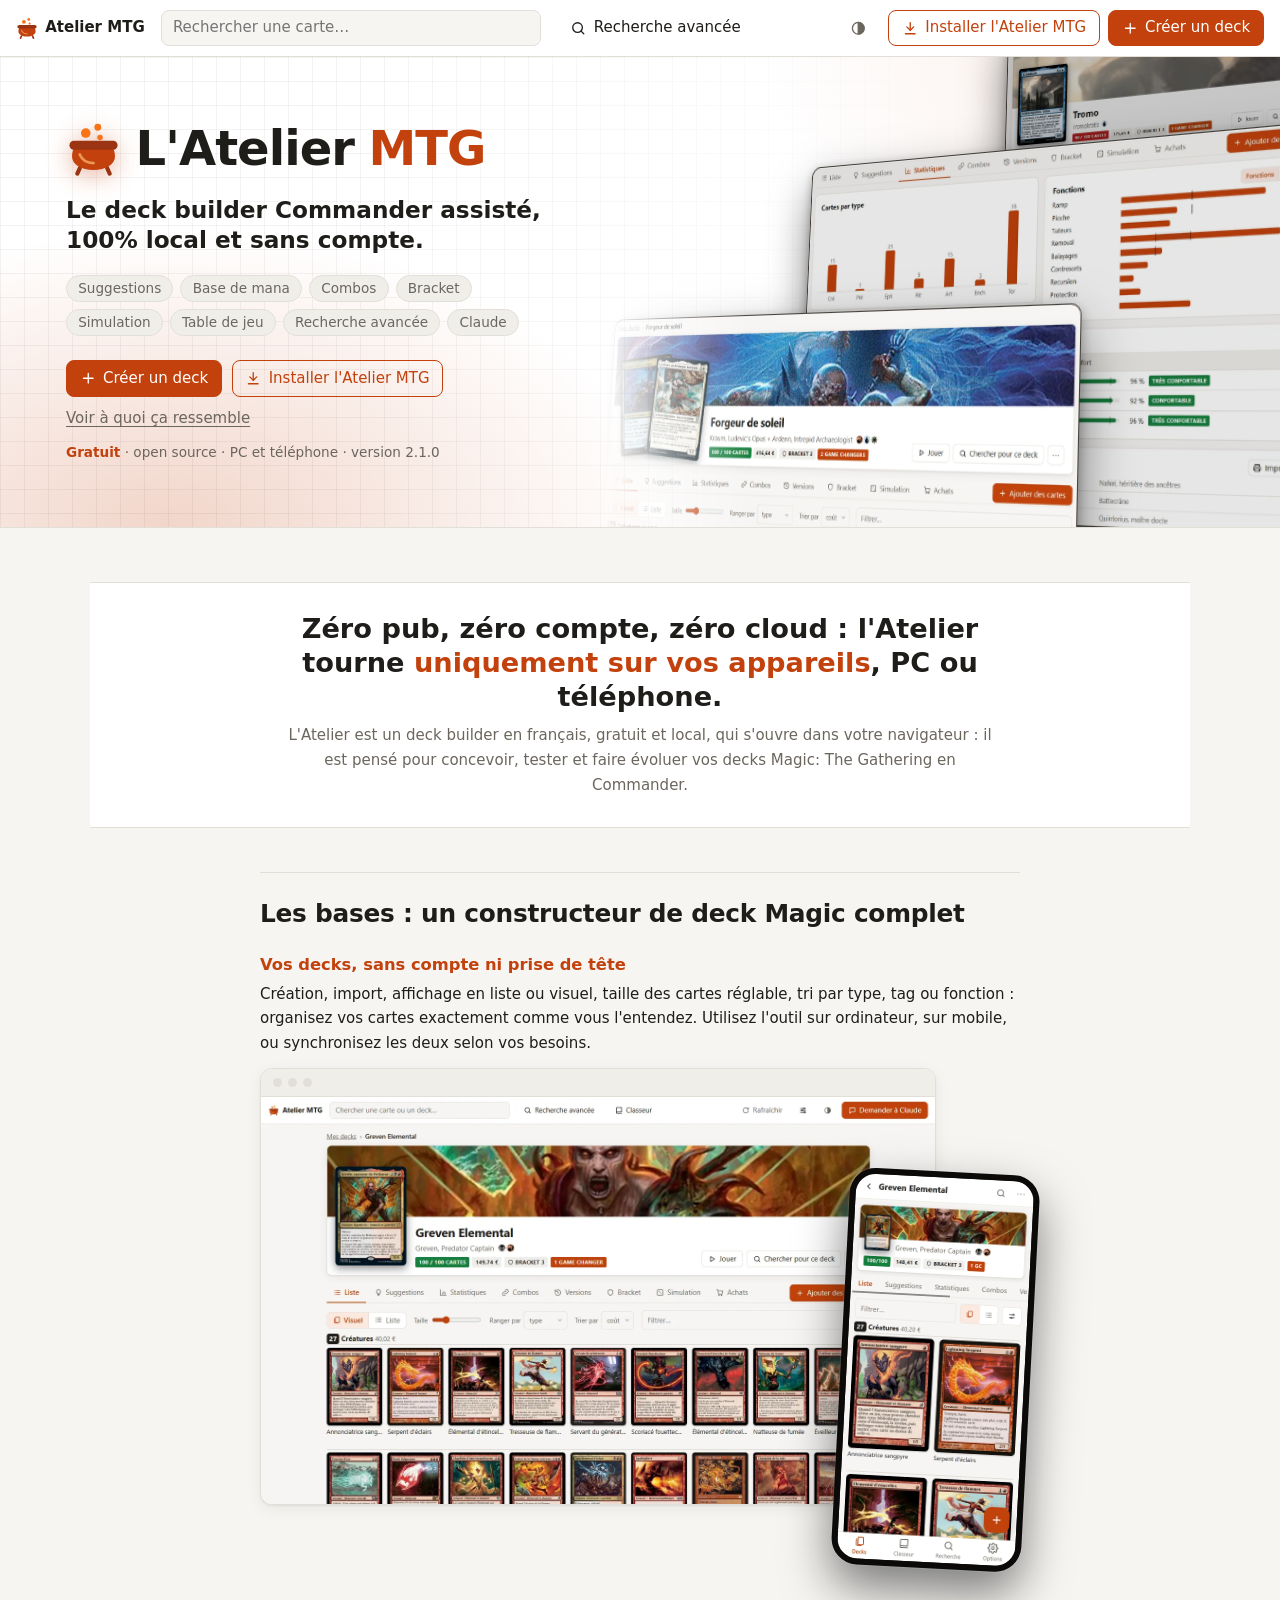
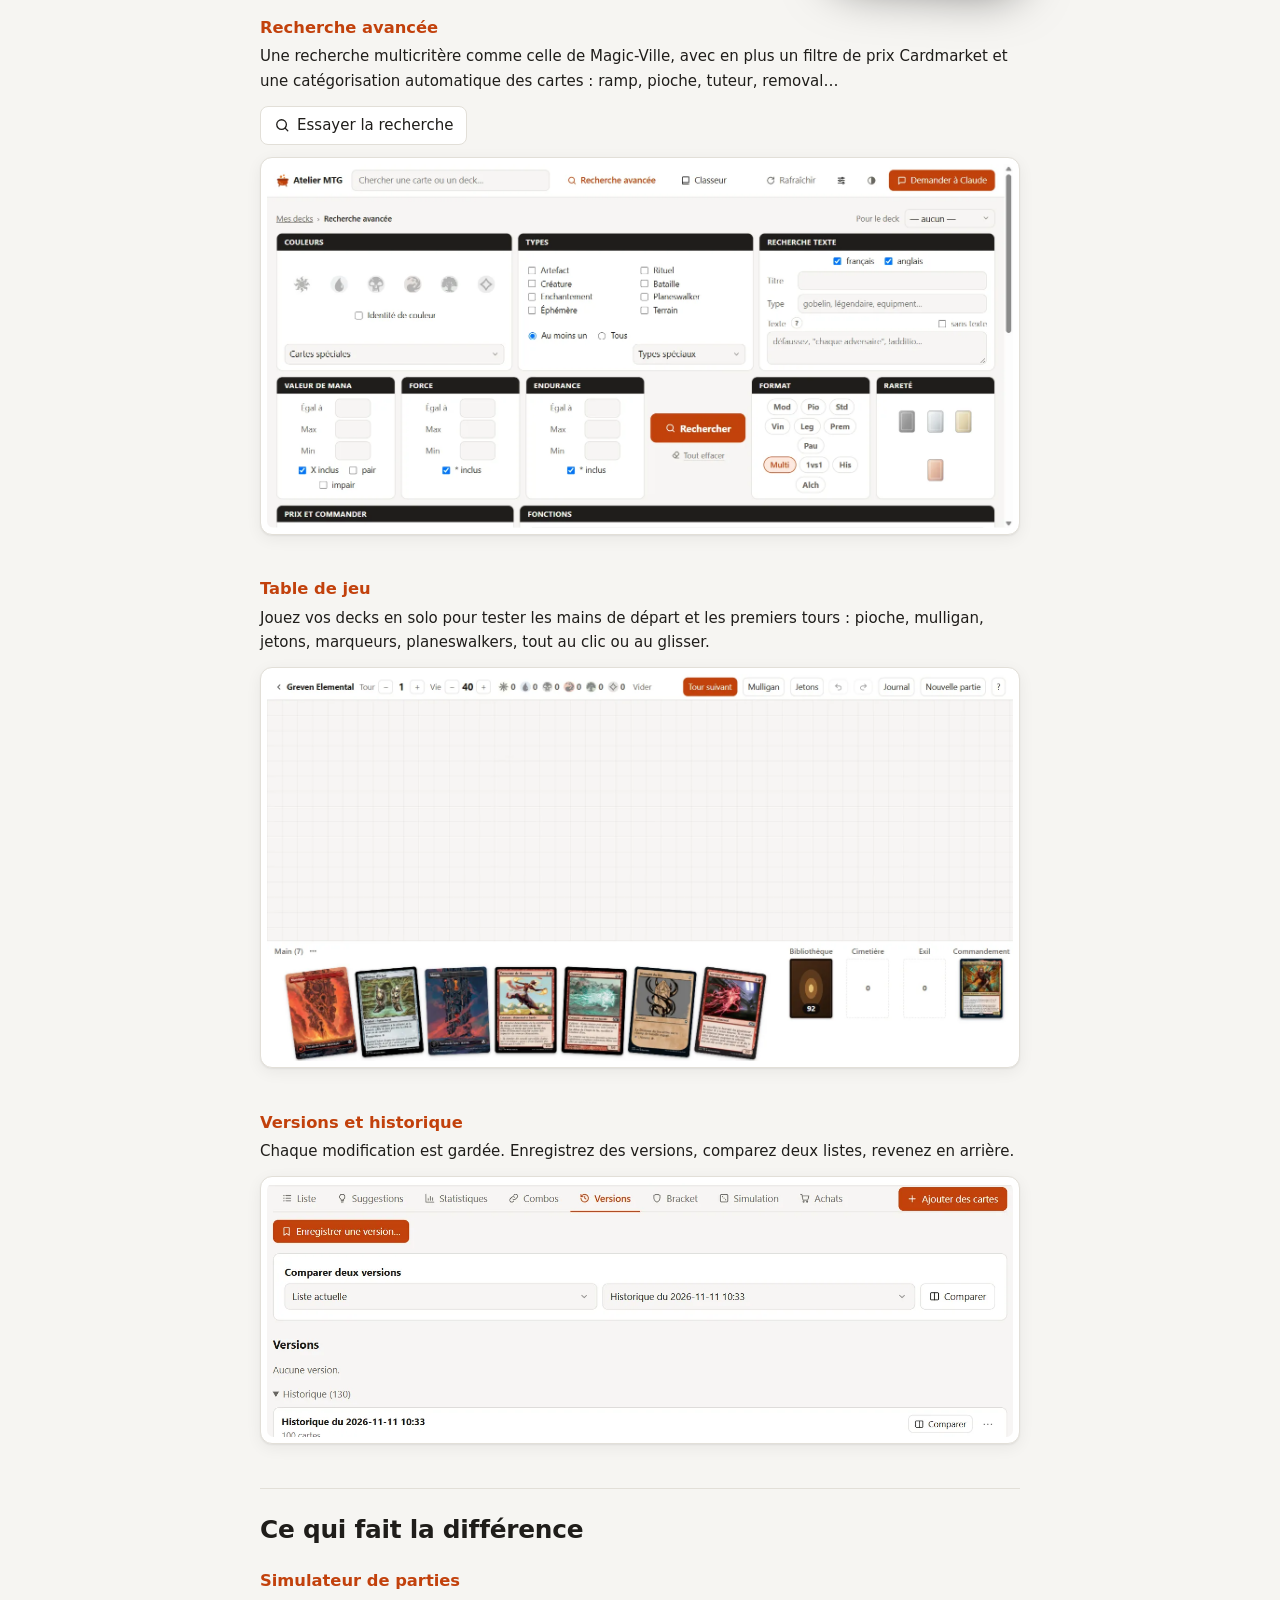
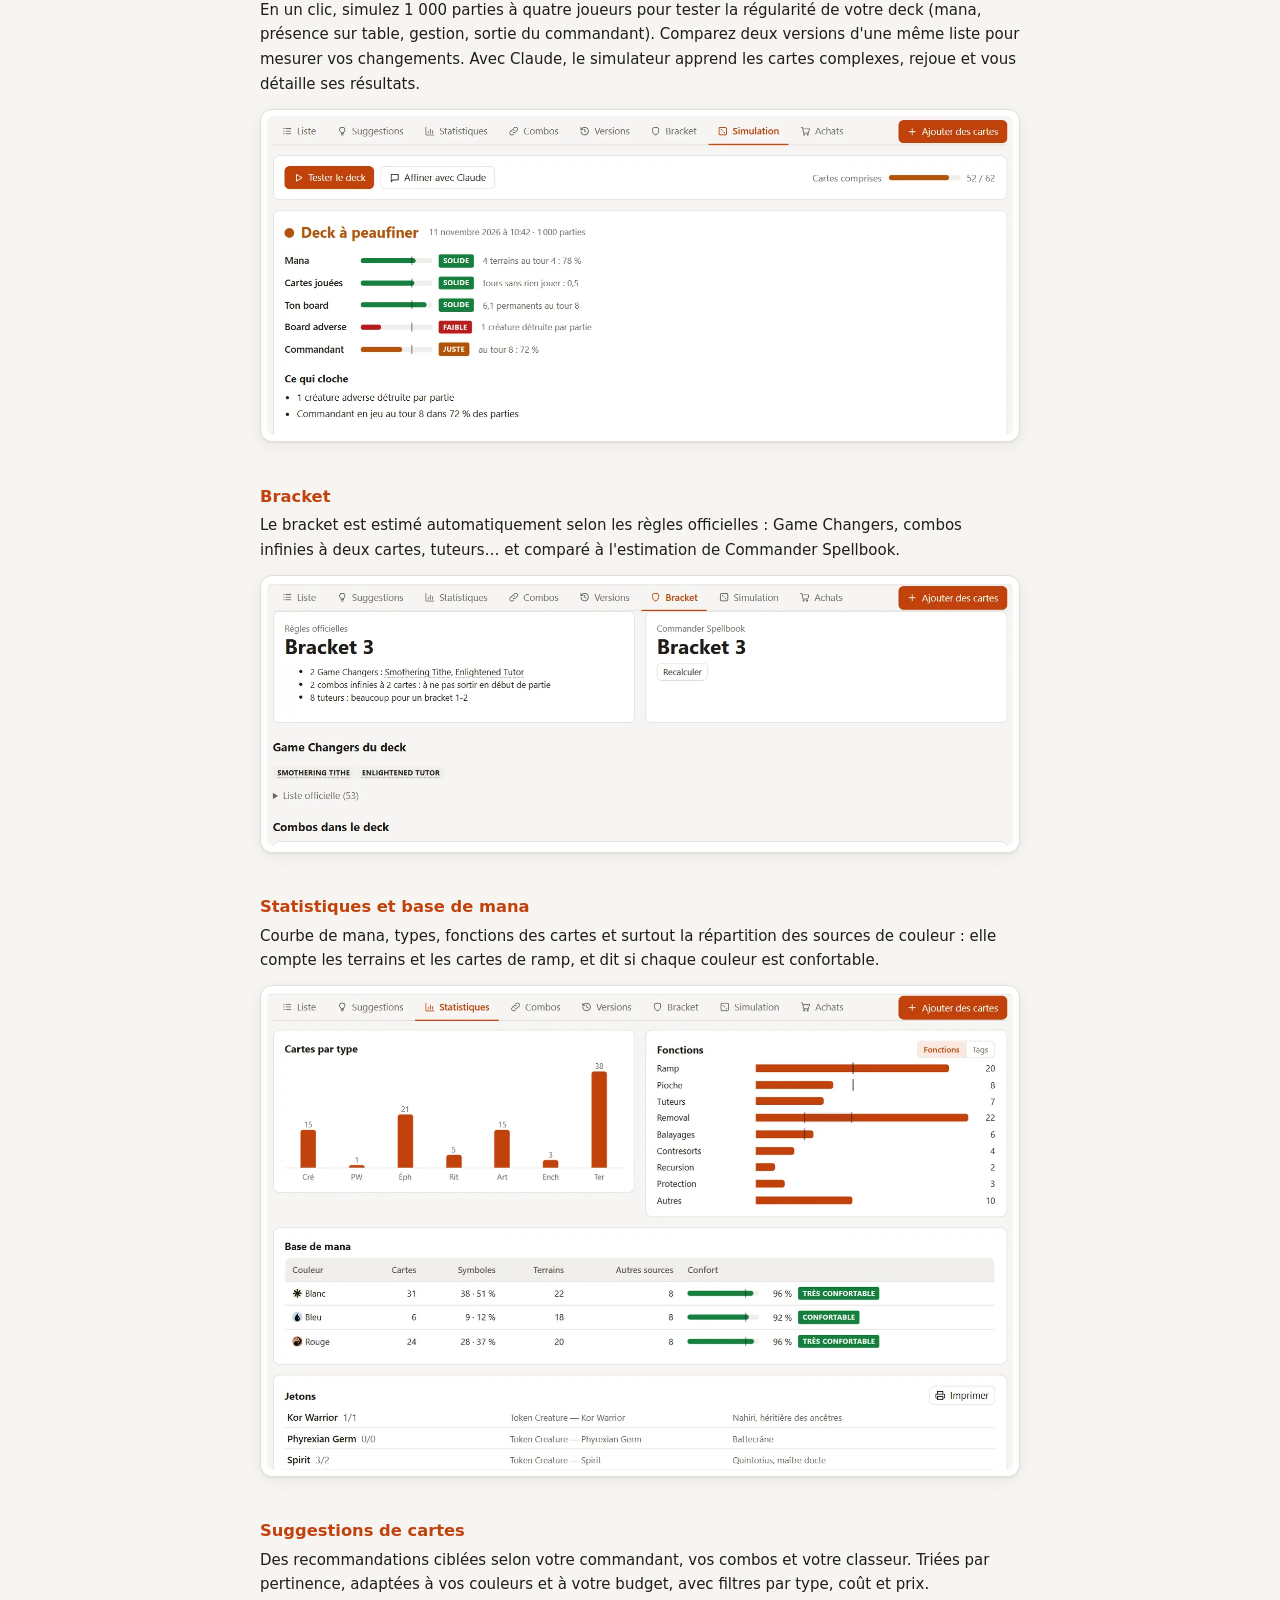
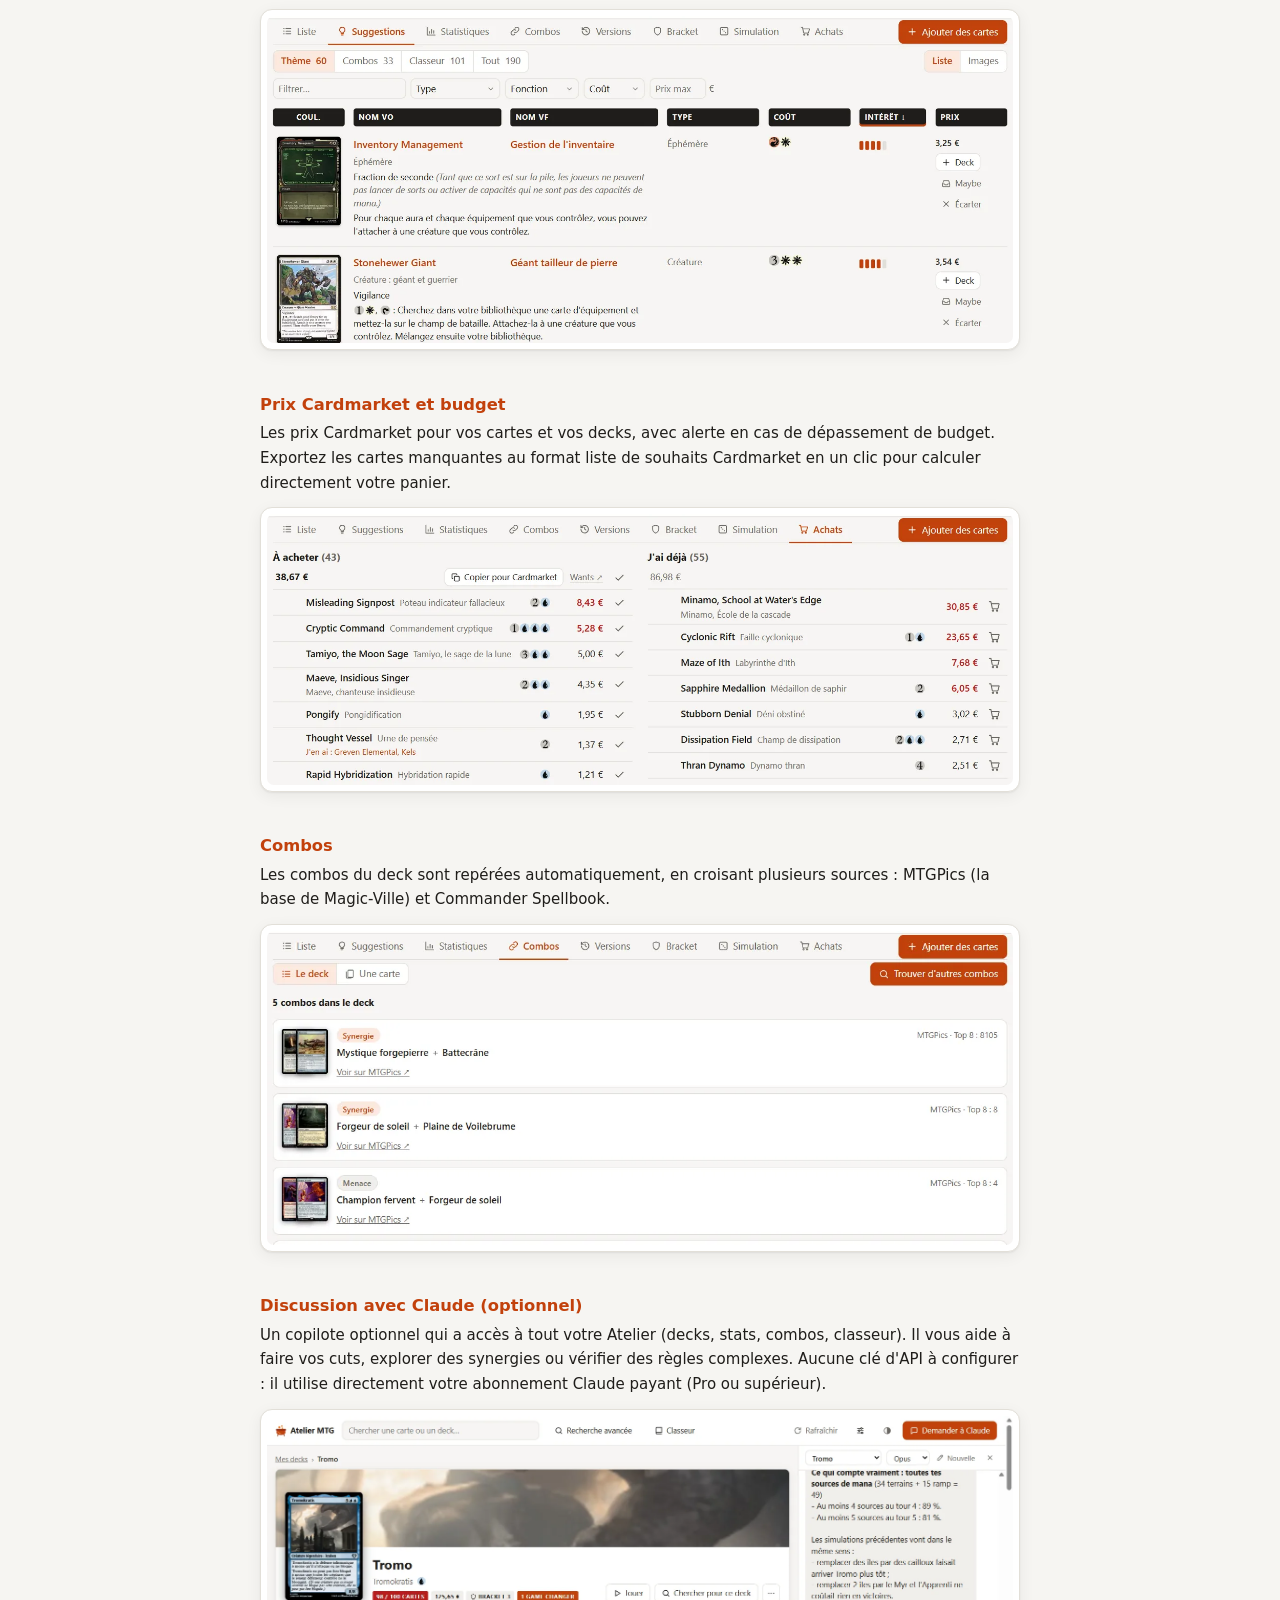
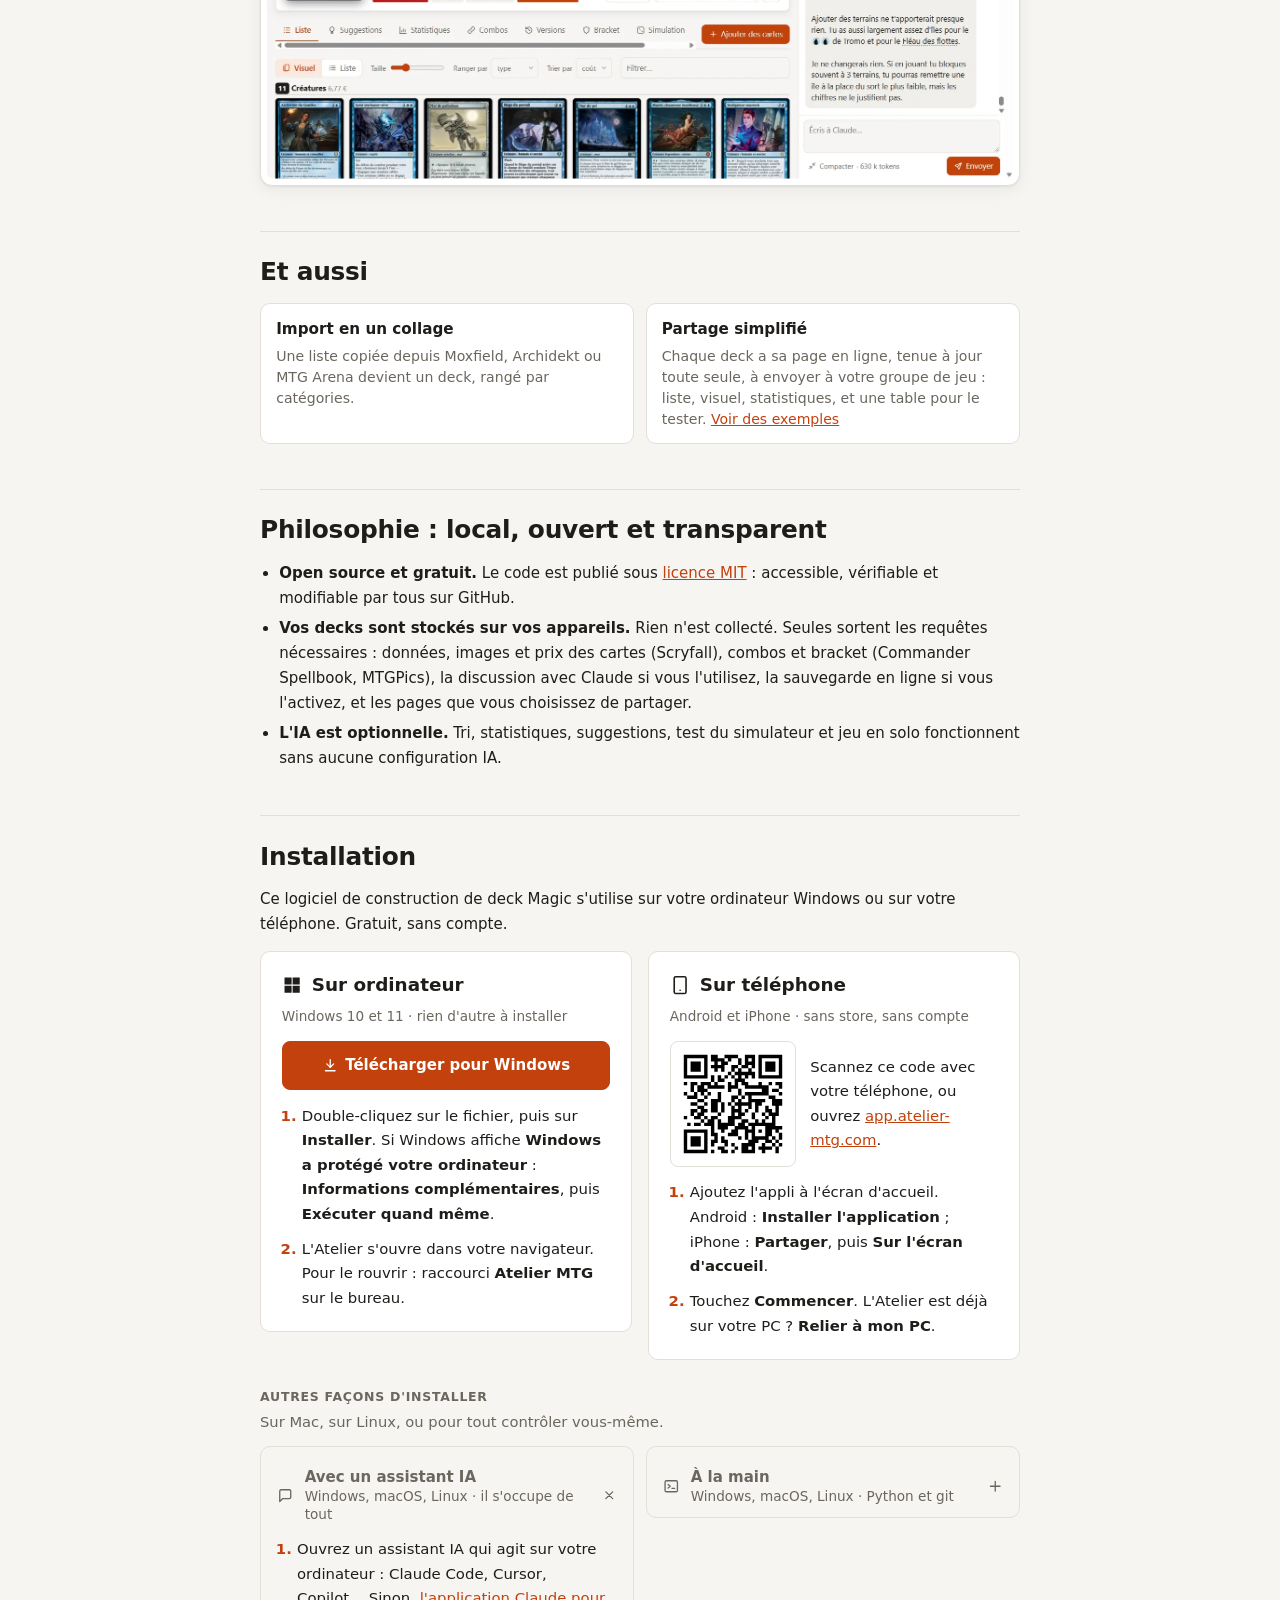
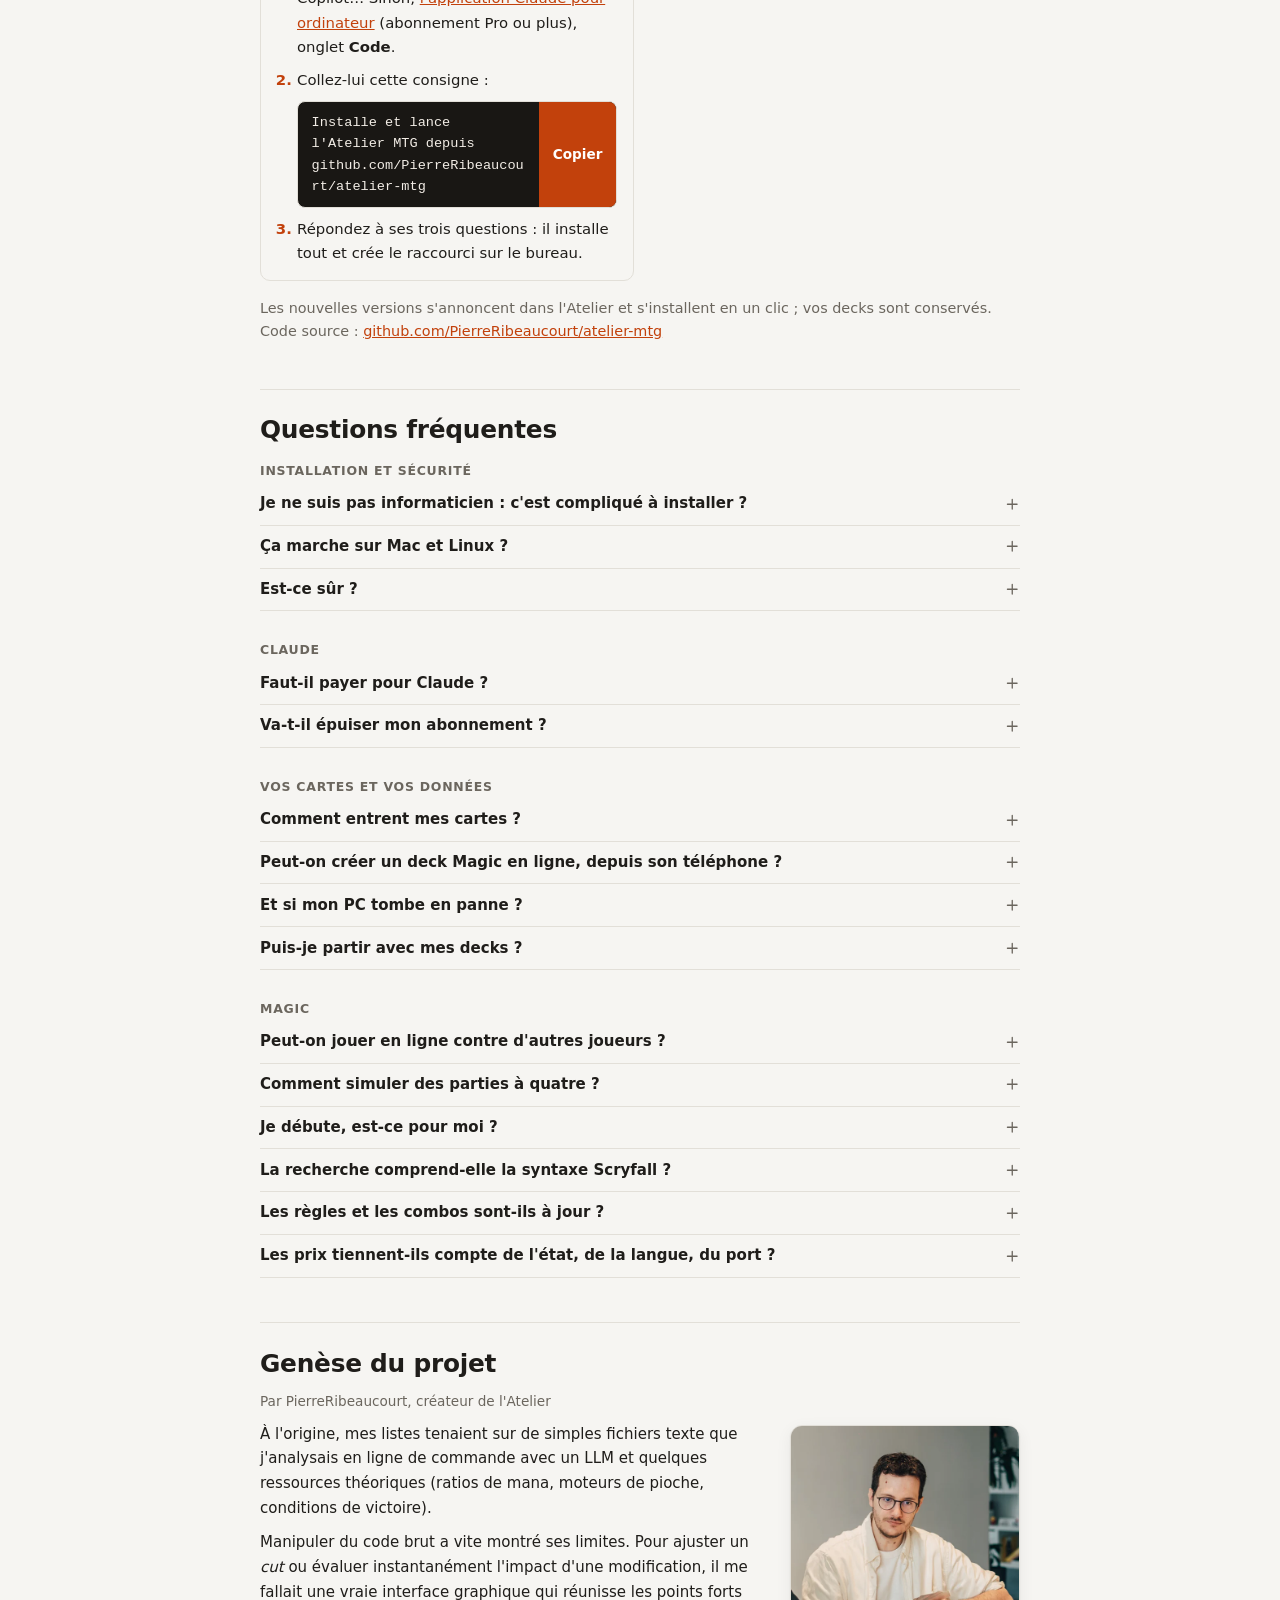
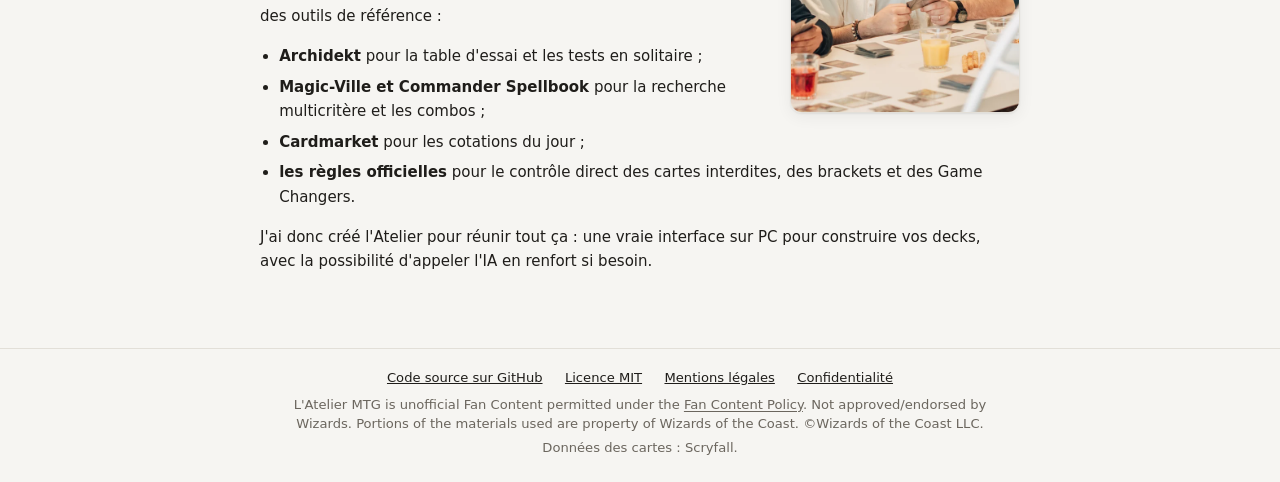
==== fr/index.html @ d9bfe55e "Page d'accueil (6691201)" ====
<!doctype html>
<html lang="fr" class="partage site-atelier">
<head>
  <meta charset="utf-8">
  <meta name="viewport" content="width=device-width, initial-scale=1">
  <title>L'Atelier MTG : Deck Builder, Gratuit et Local (en Français)</title>
  <meta name="description" content="Deck builder Magic gratuit et en français : créez, testez et partagez vos decks Commander (combos, bracket, simulation). 100 % local, sans compte.">
  <link rel="canonical" href="https://atelier-mtg.com/fr/">
  <meta property="og:type" content="website">
  <meta property="og:site_name" content="Atelier MTG">
  <meta property="og:locale" content="fr_FR">
  <meta property="og:url" content="https://atelier-mtg.com/fr/">
  <meta property="og:title" content="L'Atelier MTG : Deck Builder, Gratuit et Local (en Français)">
  <meta property="og:description" content="Deck builder Magic gratuit et en français : créez, testez et partagez vos decks Commander (combos, bracket, simulation). 100 % local, sans compte.">
  <meta property="og:image" content="https://atelier-mtg.com/a-propos/atelier.jpg">
  <meta property="og:image:type" content="image/jpeg">
  <meta property="og:image:width" content="1200">
  <meta property="og:image:height" content="630">
  <meta property="og:image:alt" content="L'Atelier MTG : le deck builder Commander assisté, 100% local et sans compte">
  <meta name="twitter:card" content="summary_large_image">
  <script>try { const t = localStorage.getItem("theme"); if (t) document.documentElement.dataset.theme = t; } catch (e) {}</script>
  <script type="application/ld+json">
{
  "@context": "https://schema.org",
  "@graph": [
    {
      "@type": "WebSite",
      "@id": "https://atelier-mtg.com/#site",
      "name": "Atelier MTG",
      "alternateName": "L'Atelier MTG",
      "url": "https://atelier-mtg.com/",
      "inLanguage": "fr",
      "publisher": {
        "@id": "https://atelier-mtg.com/#auteur"
      }
    },
    {
      "@type": "WebPage",
      "@id": "https://atelier-mtg.com/fr/#page",
      "url": "https://atelier-mtg.com/fr/",
      "name": "L'Atelier MTG : Deck Builder, Gratuit et Local (en Français)",
      "description": "Deck builder Magic gratuit et en français : créez, testez et partagez vos decks Commander (combos, bracket, simulation). 100 % local, sans compte.",
      "inLanguage": "fr",
      "isPartOf": {
        "@id": "https://atelier-mtg.com/#site"
      },
      "about": {
        "@id": "https://atelier-mtg.com/#application"
      },
      "primaryImageOfPage": "https://atelier-mtg.com/a-propos/atelier.jpg"
    },
    {
      "@type": "SoftwareApplication",
      "@id": "https://atelier-mtg.com/#application",
      "name": "Atelier MTG",
      "alternateName": "L'Atelier MTG",
      "description": "Deck builder Magic gratuit et en français : créez, testez et partagez vos decks Commander (combos, bracket, simulation). 100 % local, sans compte.",
      "url": "https://atelier-mtg.com/fr/",
      "inLanguage": "fr",
      "applicationCategory": "UtilitiesApplication",
      "applicationSubCategory": "Deck builder Magic: The Gathering (Commander)",
      "about": {
        "@type": "Thing",
        "name": "Magic: The Gathering",
        "sameAs": [
          "https://fr.wikipedia.org/wiki/Magic_:_L%27Assembl%C3%A9e",
          "https://en.wikipedia.org/wiki/Magic:_The_Gathering"
        ]
      },
      "operatingSystem": "Windows 10, Windows 11, Android, iOS, macOS, Linux",
      "softwareVersion": "2.1.0",
      "downloadUrl": "https://github.com/PierreRibeaucourt/atelier-mtg/releases/latest/download/Atelier-MTG-Windows.exe",
      "isAccessibleForFree": true,
      "offers": {
        "@type": "Offer",
        "price": "0",
        "priceCurrency": "EUR"
      },
      "license": "https://github.com/PierreRibeaucourt/atelier-mtg/blob/main/LICENSE",
      "image": "https://atelier-mtg.com/a-propos/atelier.jpg",
      "screenshot": [
        "https://atelier-mtg.com/a-propos/decks.webp",
        "https://atelier-mtg.com/a-propos/suggestions.webp",
        "https://atelier-mtg.com/a-propos/statistiques.webp"
      ],
      "featureList": [
        "Création et import de decks Commander (Moxfield, Archidekt, MTG Arena)",
        "Statistiques et base de mana",
        "Combos (Commander Spellbook, MTGPics)",
        "Bracket estimé selon les règles officielles, Game Changers",
        "Simulateur de parties à quatre joueurs",
        "Table de jeu en solo",
        "Recherche avancée de cartes en français",
        "Prix Cardmarket et budget",
        "Suggestions de cartes",
        "Versions et historique des decks",
        "Partage des decks en ligne",
        "Discussion avec Claude (optionnelle)"
      ],
      "author": {
        "@id": "https://atelier-mtg.com/#auteur"
      },
      "sameAs": [
        "https://github.com/PierreRibeaucourt/atelier-mtg"
      ]
    },
    {
      "@type": "Person",
      "@id": "https://atelier-mtg.com/#auteur",
      "name": "PierreRibeaucourt",
      "url": "https://github.com/PierreRibeaucourt"
    },
    {
      "@type": "FAQPage",
      "@id": "https://atelier-mtg.com/fr/#faq",
      "isPartOf": {
        "@id": "https://atelier-mtg.com/fr/#page"
      },
      "mainEntity": [
        {
          "@type": "Question",
          "name": "Je ne suis pas informaticien : c'est compliqué à installer ?",
          "acceptedAnswer": {
            "@type": "Answer",
            "text": "Non. Sous Windows, téléchargez l'installeur et lancez-le, comme n'importe quel programme : il contient tout ce qu'il faut et crée un raccourci sur le bureau. Ensuite, les mises à jour s'installent en un clic. Sous macOS et Linux, confiez l'installation à un assistant IA qui agit sur votre ordinateur, comme Claude Code : collez-lui la consigne ci-dessus."
          }
        },
        {
          "@type": "Question",
          "name": "Ça marche sur Mac et Linux ?",
          "acceptedAnswer": {
            "@type": "Answer",
            "text": "En principe oui : c'est le même programme, lancé par atelier.sh. Mais pour l'instant, seul Windows est testé."
          }
        },
        {
          "@type": "Question",
          "name": "Est-ce sûr ?",
          "acceptedAnswer": {
            "@type": "Answer",
            "text": "L'Atelier ne s'ouvre que sur votre PC : il n'est pas accessible depuis le réseau. Son installeur n'est pas signé (une signature coûte plusieurs centaines d'euros par an), d'où l'avertissement de Windows au premier lancement ; mais tout son code est public : vous, ou votre assistant IA, pouvez le lire avant de l'installer."
          }
        },
        {
          "@type": "Question",
          "name": "Faut-il payer pour Claude ?",
          "acceptedAnswer": {
            "@type": "Answer",
            "text": "Claude est facultatif : sans lui, tout le reste fonctionne. Pour s'en servir, il faut un abonnement Claude payant (Pro ou plus), car le compte gratuit ne donne pas accès à Claude Code."
          }
        },
        {
          "@type": "Question",
          "name": "Va-t-il épuiser mon abonnement ?",
          "acceptedAnswer": {
            "@type": "Answer",
            "text": "Il ne travaille que quand vous lui écrivez, ou quand vous cliquez sur un bouton qui l'appelle, comme l'analyse des synergies d'un deck ou « Affiner avec Claude » : rien ne tourne en arrière-plan. Les suggestions, les combos, le bracket, les statistiques, les fonctions des cartes et le test du simulateur ne passent pas par lui. « Compacter » résume une longue discussion pour qu'elle consomme moins."
          }
        },
        {
          "@type": "Question",
          "name": "Comment entrent mes cartes ?",
          "acceptedAnswer": {
            "@type": "Answer",
            "text": "On colle une liste copiée depuis Moxfield, Archidekt ou MTG Arena. La liste d'un deck préconstruit se trouve sur ces sites. Les cartes rangées hors des decks se collent de la même façon dans le classeur."
          }
        },
        {
          "@type": "Question",
          "name": "Peut-on créer un deck Magic en ligne, depuis son téléphone ?",
          "acceptedAnswer": {
            "@type": "Answer",
            "text": "Oui : ouvrez app.atelier-mtg.com sur votre téléphone, puis ajoutez-la à l'écran d'accueil. Elle marche seule, sans PC ni compte, ou reliée à l'Atelier de votre PC par un QR code, et garde vos decks même sans réseau. La simulation, la table de jeu, les proxies et la discussion avec Claude restent sur PC. Pour montrer un deck à quelqu'un, « Partager » le publie sur une page comme celles-ci, qui se lit sur téléphone et se met à jour toute seule. Il faut un compte GitHub, gratuit : c'est lui qui héberge votre page."
          }
        },
        {
          "@type": "Question",
          "name": "Et si mon PC tombe en panne ?",
          "acceptedAnswer": {
            "@type": "Answer",
            "text": "Activez la sauvegarde en ligne, facultative : l'Atelier range une copie de vos decks, de leurs versions et de votre classeur sur votre propre compte GitHub, gratuit, dans un espace privé que vous seul voyez. Chaque modification s'y ajoute toute seule. Sur un autre PC, « Récupérer mes decks » les ramène."
          }
        },
        {
          "@type": "Question",
          "name": "Puis-je partir avec mes decks ?",
          "acceptedAnswer": {
            "@type": "Answer",
            "text": "Oui. Chaque deck est un dossier sur votre disque, avec sa liste en texte (format Archidekt, tags compris), son historique et ses versions. Le menu « … » copie la liste pour Archidekt, Moxfield, MTG Arena ou MTGO."
          }
        },
        {
          "@type": "Question",
          "name": "Peut-on jouer en ligne contre d'autres joueurs ?",
          "acceptedAnswer": {
            "@type": "Answer",
            "text": "Non, ce n'est pas un jeu vidéo. La table de jeu se joue seul, à la main, pour tester les mains de départ et les premiers tours."
          }
        },
        {
          "@type": "Question",
          "name": "Comment simuler des parties à quatre ?",
          "acceptedAnswer": {
            "@type": "Answer",
            "text": "En simplifiant. Les trois adversaires sont des archétypes (aggro, contrôle, jetons, combo…). Selon des probabilités, ils posent des créatures, retirent vos menaces, rasent la table ou gagnent sur une combo, mais sans politique. Seul, le simulateur juge la régularité du deck : le mana, les cartes jouées, le board, le commandant. Il comprend une partie des cartes en lisant leur texte, et joue les autres sans leur effet, ou avec une partie seulement : c'est Claude qui lui apprend celles-là. Les taux de victoire ne s'affichent qu'ensuite, quand ils ont un sens."
          }
        },
        {
          "@type": "Question",
          "name": "Je débute, est-ce pour moi ?",
          "acceptedAnswer": {
            "@type": "Answer",
            "text": "Oui. Les statistiques comparent votre deck à un modèle type, et Claude peut expliquer une règle, une carte ou proposer des ajouts dans votre budget. Les mots de cette page : Ramp : les cartes qui donnent du mana en plus, pour jouer plus gros plus tôt. Removal : les cartes qui détruisent ou exilent une menace adverse. Tuteur : une carte qui va chercher une carte précise dans votre bibliothèque. Combo : des cartes qui, ensemble, gagnent la partie ou créent un effet infini. Cut : les cartes à retirer pour revenir à 100. Bracket : le niveau de puissance officiel d'un deck Commander, de 1 à 5, pour jouer à armes égales. Game Changers : une liste officielle de cartes très puissantes, qui font monter le bracket."
          }
        },
        {
          "@type": "Question",
          "name": "La recherche comprend-elle la syntaxe Scryfall ?",
          "acceptedAnswer": {
            "@type": "Answer",
            "text": "Non. Elle reprend le formulaire de Magic-Ville, où les mêmes critères se cochent : identité de couleur, texte, coût… Elle ajoute le prix et la fonction des cartes."
          }
        },
        {
          "@type": "Question",
          "name": "Les règles et les combos sont-ils à jour ?",
          "acceptedAnswer": {
            "@type": "Answer",
            "text": "La liste des Game Changers est relue chaque jour, et les nouvelles cartes arrivent toutes seules à chaque extension. Les combos viennent de Commander Spellbook et de MTGPics, entretenues par leurs communautés. Si les règles des brackets changent, une mise à jour de l'Atelier les suit."
          }
        },
        {
          "@type": "Question",
          "name": "Les prix tiennent-ils compte de l'état, de la langue, du port ?",
          "acceptedAnswer": {
            "@type": "Answer",
            "text": "Non : c'est le prix indicatif de Cardmarket, pour l'édition la moins chère. On n'achète pas dans l'Atelier. En revanche, l'onglet Achats copie les cartes qui vous manquent au format des listes de souhaits de Cardmarket, et c'est Cardmarket qui calcule ensuite le panier."
          }
        }
      ]
    }
  ]
}
  </script>
  <link rel="icon" href="data:image/svg+xml,%3Csvg xmlns='http://www.w3.org/2000/svg' viewBox='0 0 32 32'%3E%3Ccircle cx='11.5' cy='7' r='2.8' fill='%23f97316'/%3E%3Ccircle cx='18.5' cy='3.6' r='2' fill='%23f97316'/%3E%3Ccircle cx='19.8' cy='9.6' r='1.6' fill='%23f97316'/%3E%3Cpath d='M8 27.5 6.6 30.6M24 27.5l1.4 3.1' stroke='%239a3412' stroke-width='2.4' stroke-linecap='round'/%3E%3Cpath d='M5 15h22c1 1.9 1.5 3.7 1.5 5.7 0 4.6-5.4 7.8-12.5 7.8S3.5 25.3 3.5 20.7c0-2 .5-3.8 1.5-5.7z' fill='%23c2410c'/%3E%3Crect x='2' y='11.5' width='28' height='5.2' rx='2.6' fill='%239a3412'/%3E%3Cpath d='M8 19.5c1.5 3.5 4.2 5 8 5' stroke='%23fdba74' stroke-width='1.6' fill='none' stroke-linecap='round' opacity='.7'/%3E%3C/svg%3E">
  <link rel="stylesheet" href="style.css?v=09b783d090">
</head>
<body>
  <header class="barre">
    <a href="#/" class="logo">Atelier MTG</a>
    <div class="aller">
      <input id="aller" class="champ" type="search" placeholder="Rechercher une carte…" autocomplete="off"
        aria-label="Rechercher une carte" aria-controls="aller-liste" aria-autocomplete="list">
      <div id="aller-liste" class="aller-liste" role="listbox" hidden></div>
    </div>
    <a href="#/recherche" id="lien-recherche" class="btn btn-discret lien-recherche" data-ico="chercher"><span>Recherche<span class="long">&nbsp;avancée</span></span></a>
    <a href="#/classeur" id="lien-classeur" class="btn btn-discret lien-recherche" data-ico="livre"><span>Classeur</span></a>
    <div class="espace"></div>
    <div class="barre-droite">
      <span id="etat-maj" class="etat-maj"></span>
      <button id="btn-rafraichir" class="btn btn-discret" data-ico="rafraichir" title="Rafraîchir les prix du jour et la liste officielle des Game Changers">Rafraîchir</button>
      <a href="#/options" id="lien-options" class="btn btn-discret" data-ico="options" title="Options" aria-label="Options"></a>
      <button id="btn-theme" class="btn btn-discret" data-ico="theme" title="Thème clair ou sombre" aria-label="Thème clair ou sombre"></button>
      <a href="#installation" id="btn-installer" class="btn btn-contour" data-ico="telecharger"><span>Installer<span class="long">&nbsp;l'Atelier MTG</span></span></a>
      <a href="https://app.atelier-mtg.com/" id="btn-creer" class="btn btn-accent" data-ico="plus">Créer un deck</a>
    </div>
  </header>
  <div class="cadre">
    <main id="vue" class="vue vue-pleine">
    <header class="ap-tete">
      <div class="ap-tete-dedans">
        <div class="ap-scene" aria-hidden="true">
          <figure class="ap-ecran e1"><img class="cap-sombre" src="../a-propos/discussion.webp" data-f="discussion" alt="" loading="lazy"><img class="cap-clair" src="../a-propos/discussion-clair.webp" data-f="discussion-clair" alt="" loading="lazy"></figure>
          <figure class="ap-ecran e2"><img class="cap-sombre" src="../a-propos/statistiques.webp" data-f="statistiques" alt="" loading="lazy"><img class="cap-clair" src="../a-propos/statistiques-clair.webp" data-f="statistiques-clair" alt="" loading="lazy"></figure>
          <figure class="ap-ecran e3"><img class="cap-sombre" src="../a-propos/decks.webp" data-f="decks" alt="" loading="lazy"><img class="cap-clair" src="../a-propos/decks-clair.webp" data-f="decks-clair" alt="" loading="lazy"></figure>
        </div>
        <div class="ap-tete-texte">
          <h1>L'Atelier <span>MTG</span></h1>
          <p class="ap-accroche">Le deck builder Commander assisté,<br>100% local et sans compte.</p>
          <ul class="ap-puces"><li>Suggestions</li><li>Base de mana</li><li>Combos</li><li>Bracket</li><li>Simulation</li><li>Table de jeu</li><li>Recherche avancée</li><li>Claude</li></ul>
          <p class="ap-cta"><a class="btn btn-accent" href="https://app.atelier-mtg.com/" id="ap-creer"><svg class="ico" viewBox="0 0 24 24" aria-hidden="true"><path d="M12 5v14M5 12h14"></path></svg>Créer un deck</a>
            <a class="btn btn-contour" href="#installation" id="ap-installer"><svg class="ico" viewBox="0 0 24 24" aria-hidden="true"><path d="M12 4v11"></path><path d="m7 10 5 5 5-5"></path><path d="M5 20h14"></path></svg>Installer l'Atelier MTG</a>
            <a class="ap-voir" href="https://pierreribeaucourt.github.io/decks/">Voir à quoi ça ressemble</a></p>
          <p class="ap-mention"><b>Gratuit</b> · open source · PC et téléphone · version 2.1.0</p>
        </div>
      </div>
    </header>
    <article class="a-propos">
      <div class="ap-bandeau">
        <p class="ap-promesse">Zéro pub, zéro compte, zéro cloud : l'Atelier tourne <em>uniquement sur vos appareils</em>, PC ou téléphone.</p>
        <p>L'Atelier est un deck builder en français, gratuit et local, qui s'ouvre dans votre navigateur : il est pensé pour
          concevoir, tester et faire évoluer vos decks Magic: The Gathering en Commander.</p>
      </div>

      <h2>Les bases : un constructeur de deck Magic complet</h2>
      <section class="ap-module">
        <h3>Vos decks, sans compte ni prise de tête</h3><p>Création, import, affichage en liste ou visuel, taille des cartes réglable, tri par type, tag ou fonction : organisez vos cartes exactement comme vous l'entendez. Utilisez l'outil sur ordinateur, sur mobile, ou synchronisez les deux selon vos besoins.</p>
        
        <div class="ap-appareils">
          <figure class="ap-ecran-pc"><span class="ap-fenetre" aria-hidden="true"><i></i><i></i><i></i></span><img class="cap-sombre" src="../a-propos/appareils-pc.webp" data-f="appareils-pc" alt="Un deck dans l'Atelier, sur ordinateur" loading="lazy"><img class="cap-clair" src="../a-propos/appareils-pc-clair.webp" data-f="appareils-pc-clair" alt="Un deck dans l'Atelier, sur ordinateur" loading="lazy"></figure>
          <figure class="ap-ecran-tel"><img class="cap-sombre" src="../a-propos/appareils-tel.webp" data-f="appareils-tel" alt="Le même deck dans l'Atelier, sur téléphone" loading="lazy"><img class="cap-clair" src="../a-propos/appareils-tel-clair.webp" data-f="appareils-tel-clair" alt="Le même deck dans l'Atelier, sur téléphone" loading="lazy"></figure>
        </div>
      </section><section class="ap-module">
        <h3>Recherche avancée</h3><p>Une recherche multicritère comme celle de Magic-Ville, avec en plus un filtre de prix Cardmarket et une catégorisation automatique des cartes : ramp, pioche, tuteur, removal…</p>
        <p><a class="btn" href="recherche/"><svg class="ico" viewBox="0 0 24 24" aria-hidden="true"><circle cx="11" cy="11" r="7"></circle><path d="m20 20-3.5-3.5"></path></svg>Essayer la recherche</a></p>
        <figure><img class="cap-sombre" src="../a-propos/recherche.webp" data-f="recherche" alt="Recherche avancée" loading="lazy"><img class="cap-clair" src="../a-propos/recherche-clair.webp" data-f="recherche-clair" alt="Recherche avancée" loading="lazy"></figure>
      </section><section class="ap-module">
        <h3>Table de jeu</h3><p>Jouez vos decks en solo pour tester les mains de départ et les premiers tours : pioche, mulligan, jetons, marqueurs, planeswalkers, tout au clic ou au glisser.</p>
        
        <figure><img class="cap-sombre" src="../a-propos/jouer.webp" data-f="jouer" alt="Table de jeu" loading="lazy"><img class="cap-clair" src="../a-propos/jouer-clair.webp" data-f="jouer-clair" alt="Table de jeu" loading="lazy"></figure>
      </section><section class="ap-module">
        <h3>Versions et historique</h3><p>Chaque modification est gardée. Enregistrez des versions, comparez deux listes, revenez en arrière.</p>
        
        <figure><img class="cap-sombre" src="../a-propos/versions.webp" data-f="versions" alt="Versions et historique" loading="lazy"><img class="cap-clair" src="../a-propos/versions-clair.webp" data-f="versions-clair" alt="Versions et historique" loading="lazy"></figure>
      </section>

      <h2>Ce qui fait la différence</h2>
      <section class="ap-module">
        <h3>Simulateur de parties</h3><p>En un clic, simulez 1 000 parties à quatre joueurs pour tester la régularité de votre deck (mana, présence sur table, gestion, sortie du commandant). Comparez deux versions d'une même liste pour mesurer vos changements. Avec Claude, le simulateur apprend les cartes complexes, rejoue et vous détaille ses résultats.</p>
        
        <figure><img class="cap-sombre" src="../a-propos/simulateur.webp" data-f="simulateur" alt="Simulateur de parties" loading="lazy"><img class="cap-clair" src="../a-propos/simulateur-clair.webp" data-f="simulateur-clair" alt="Simulateur de parties" loading="lazy"></figure>
      </section><section class="ap-module">
        <h3>Bracket</h3><p>Le bracket est estimé automatiquement selon les règles officielles : Game Changers, combos infinies à deux cartes, tuteurs… et comparé à l'estimation de Commander Spellbook.</p>
        
        <figure><img class="cap-sombre" src="../a-propos/bracket.webp" data-f="bracket" alt="Bracket" loading="lazy"><img class="cap-clair" src="../a-propos/bracket-clair.webp" data-f="bracket-clair" alt="Bracket" loading="lazy"></figure>
      </section><section class="ap-module">
        <h3>Statistiques et base de mana</h3><p>Courbe de mana, types, fonctions des cartes et surtout la répartition des sources de couleur : elle compte les terrains et les cartes de ramp, et dit si chaque couleur est confortable.</p>
        
        <figure><img class="cap-sombre" src="../a-propos/statistiques.webp" data-f="statistiques" alt="Statistiques et base de mana" loading="lazy"><img class="cap-clair" src="../a-propos/statistiques-clair.webp" data-f="statistiques-clair" alt="Statistiques et base de mana" loading="lazy"></figure>
      </section><section class="ap-module">
        <h3>Suggestions de cartes</h3><p>Des recommandations ciblées selon votre commandant, vos combos et votre classeur. Triées par pertinence, adaptées à vos couleurs et à votre budget, avec filtres par type, coût et prix.</p>
        
        <figure><img class="cap-sombre" src="../a-propos/suggestions.webp" data-f="suggestions" alt="Suggestions de cartes" loading="lazy"><img class="cap-clair" src="../a-propos/suggestions-clair.webp" data-f="suggestions-clair" alt="Suggestions de cartes" loading="lazy"></figure>
      </section><section class="ap-module">
        <h3>Prix Cardmarket et budget</h3><p>Les prix Cardmarket pour vos cartes et vos decks, avec alerte en cas de dépassement de budget. Exportez les cartes manquantes au format liste de souhaits Cardmarket en un clic pour calculer directement votre panier.</p>
        
        <figure><img class="cap-sombre" src="../a-propos/budget.webp" data-f="budget" alt="Prix Cardmarket et budget" loading="lazy"><img class="cap-clair" src="../a-propos/budget-clair.webp" data-f="budget-clair" alt="Prix Cardmarket et budget" loading="lazy"></figure>
      </section><section class="ap-module">
        <h3>Combos</h3><p>Les combos du deck sont repérées automatiquement, en croisant plusieurs sources : MTGPics (la base de Magic-Ville) et Commander Spellbook.</p>
        
        <figure><img class="cap-sombre" src="../a-propos/combos.webp" data-f="combos" alt="Combos" loading="lazy"><img class="cap-clair" src="../a-propos/combos-clair.webp" data-f="combos-clair" alt="Combos" loading="lazy"></figure>
      </section><section class="ap-module">
        <h3>Discussion avec Claude (optionnel)</h3><p>Un copilote optionnel qui a accès à tout votre Atelier (decks, stats, combos, classeur). Il vous aide à faire vos cuts, explorer des synergies ou vérifier des règles complexes. Aucune clé d'API à configurer : il utilise directement votre abonnement Claude payant (Pro ou supérieur).</p>
        
        <figure><img class="cap-sombre" src="../a-propos/discussion.webp" data-f="discussion" alt="Discussion avec Claude (optionnel)" loading="lazy"><img class="cap-clair" src="../a-propos/discussion-clair.webp" data-f="discussion-clair" alt="Discussion avec Claude (optionnel)" loading="lazy"></figure>
      </section>

      <h2>Et aussi</h2>
      <div class="ap-grille">
        <div class="ap-carte"><h3>Import en un collage</h3><p>Une liste copiée depuis Moxfield, Archidekt ou MTG Arena devient un deck, rangé par catégories.</p></div>
        <div class="ap-carte"><h3>Partage simplifié</h3><p>Chaque deck a sa page en ligne, tenue à jour toute seule, à envoyer à votre groupe de jeu : liste, visuel, statistiques, et une table pour le tester. <a href="https://pierreribeaucourt.github.io/decks/">Voir des exemples</a></p></div>
      </div>

      <h2>Philosophie : local, ouvert et transparent</h2>
      <ul class="ap-principes">
        <li><strong>Open source et gratuit.</strong> Le code est publié sous <a href="https://github.com/PierreRibeaucourt/atelier-mtg/blob/main/LICENSE" target="_blank" rel="noopener">licence MIT</a> :
          accessible, vérifiable et modifiable par tous sur GitHub.</li>
        <li><strong>Vos decks sont stockés sur vos appareils.</strong> Rien n'est collecté. Seules sortent les
          requêtes nécessaires : données, images et prix des cartes (Scryfall), combos et bracket (Commander Spellbook, MTGPics),
          la discussion avec Claude si vous l'utilisez, la sauvegarde en ligne si vous l'activez, et les pages que vous
          choisissez de partager.</li>
        <li><strong>L'IA est optionnelle.</strong> Tri, statistiques, suggestions, test du simulateur et jeu en solo
          fonctionnent sans aucune configuration IA.</li>
      </ul>

      <h2 id="installation">Installation</h2>
      <p>Ce logiciel de construction de deck Magic s'utilise sur votre ordinateur Windows ou sur votre téléphone. Gratuit,
        sans compte.</p>
      <div class="ap-install-duo"><section class="ap-install">
          <div class="ap-install-tete"><svg class="ico ap-logo" viewBox="0 0 24 24" aria-hidden="true"><path d="M3 3h8.4v8.4H3zM12.6 3H21v8.4h-8.4zM3 12.6h8.4V21H3zM12.6 12.6H21V21h-8.4z"></path></svg><h3>Sur ordinateur</h3></div>
          <p class="ap-install-pour">Windows 10 et 11 · rien d'autre à installer</p>
          <a class="btn btn-accent ap-install-action" href="https://github.com/PierreRibeaucourt/atelier-mtg/releases/latest/download/Atelier-MTG-Windows.exe"><svg class="ico" viewBox="0 0 24 24" aria-hidden="true"><path d="M12 4v11"></path><path d="m7 10 5 5 5-5"></path><path d="M5 20h14"></path></svg>Télécharger pour Windows</a>
          <ol>
            <li>Double-cliquez sur le fichier, puis sur <b>Installer</b>. Si Windows affiche <b>Windows a protégé votre
              ordinateur</b> : <b>Informations complémentaires</b>, puis <b>Exécuter quand même</b>.</li>
            <li>L'Atelier s'ouvre dans votre navigateur. Pour le rouvrir : raccourci <b>Atelier MTG</b> sur le bureau.</li>
          </ol>
        </section><section class="ap-install">
          <div class="ap-install-tete"><svg class="ico" viewBox="0 0 24 24" aria-hidden="true"><rect width="14" height="20" x="5" y="2" rx="2"></rect><path d="M12 18h.01"></path></svg><h3>Sur téléphone</h3></div>
          <p class="ap-install-pour">Android et iPhone · sans store, sans compte</p>
          <div class="ap-qr-ligne"><span class="ap-qr-cadre"><svg class="ap-qr" viewBox="0 0 33 33" role="img" aria-label="QR code de app.atelier-mtg.com"><rect width="33" height="33" fill="#fff"></rect><path fill="#000" d="M2 2h7v1h-7zM10 2h2v1h-2zM14 2h4v1h-4zM20 2h3v1h-3zM24 2h7v1h-7zM2 3h1v1h-1zM8 3h1v1h-1zM10 3h4v1h-4zM15 3h1v1h-1zM18 3h1v1h-1zM20 3h1v1h-1zM22 3h1v1h-1zM24 3h1v1h-1zM30 3h1v1h-1zM2 4h1v1h-1zM4 4h3v1h-3zM8 4h1v1h-1zM11 4h1v1h-1zM13 4h2v1h-2zM18 4h1v1h-1zM20 4h3v1h-3zM24 4h1v1h-1zM26 4h3v1h-3zM30 4h1v1h-1zM2 5h1v1h-1zM4 5h3v1h-3zM8 5h1v1h-1zM10 5h4v1h-4zM16 5h2v1h-2zM19 5h2v1h-2zM22 5h1v1h-1zM24 5h1v1h-1zM26 5h3v1h-3zM30 5h1v1h-1zM2 6h1v1h-1zM4 6h3v1h-3zM8 6h1v1h-1zM11 6h1v1h-1zM13 6h1v1h-1zM16 6h1v1h-1zM18 6h1v1h-1zM21 6h1v1h-1zM24 6h1v1h-1zM26 6h3v1h-3zM30 6h1v1h-1zM2 7h1v1h-1zM8 7h1v1h-1zM15 7h1v1h-1zM17 7h6v1h-6zM24 7h1v1h-1zM30 7h1v1h-1zM2 8h7v1h-7zM10 8h1v1h-1zM12 8h1v1h-1zM14 8h1v1h-1zM16 8h1v1h-1zM18 8h1v1h-1zM20 8h1v1h-1zM22 8h1v1h-1zM24 8h7v1h-7zM10 9h1v1h-1zM12 9h2v1h-2zM17 9h3v1h-3zM2 10h1v1h-1zM4 10h2v1h-2zM7 10h3v1h-3zM11 10h1v1h-1zM15 10h1v1h-1zM17 10h1v1h-1zM19 10h2v1h-2zM24 10h1v1h-1zM27 10h1v1h-1zM29 10h2v1h-2zM4 11h1v1h-1zM6 11h2v1h-2zM9 11h5v1h-5zM15 11h3v1h-3zM20 11h7v1h-7zM30 11h1v1h-1zM4 12h1v1h-1zM6 12h3v1h-3zM15 12h1v1h-1zM18 12h1v1h-1zM25 12h2v1h-2zM28 12h2v1h-2zM2 13h1v1h-1zM5 13h1v1h-1zM7 13h1v1h-1zM9 13h1v1h-1zM12 13h1v1h-1zM18 13h1v1h-1zM20 13h7v1h-7zM30 13h1v1h-1zM3 14h3v1h-3zM8 14h1v1h-1zM12 14h1v1h-1zM16 14h2v1h-2zM19 14h1v1h-1zM21 14h1v1h-1zM27 14h2v1h-2zM6 15h2v1h-2zM10 15h3v1h-3zM16 15h1v1h-1zM18 15h1v1h-1zM21 15h5v1h-5zM28 15h3v1h-3zM4 16h2v1h-2zM8 16h1v1h-1zM10 16h2v1h-2zM13 16h1v1h-1zM15 16h1v1h-1zM17 16h5v1h-5zM23 16h2v1h-2zM28 16h3v1h-3zM6 17h2v1h-2zM10 17h2v1h-2zM13 17h1v1h-1zM16 17h1v1h-1zM18 17h1v1h-1zM21 17h1v1h-1zM23 17h1v1h-1zM26 17h1v1h-1zM29 17h1v1h-1zM4 18h2v1h-2zM7 18h2v1h-2zM10 18h2v1h-2zM13 18h1v1h-1zM16 18h3v1h-3zM20 18h1v1h-1zM23 18h1v1h-1zM26 18h2v1h-2zM29 18h1v1h-1zM4 19h1v1h-1zM6 19h2v1h-2zM12 19h1v1h-1zM16 19h1v1h-1zM18 19h2v1h-2zM22 19h1v1h-1zM25 19h1v1h-1zM27 19h3v1h-3zM2 20h1v1h-1zM5 20h2v1h-2zM8 20h1v1h-1zM10 20h2v1h-2zM15 20h4v1h-4zM22 20h1v1h-1zM26 20h1v1h-1zM28 20h1v1h-1zM7 21h1v1h-1zM9 21h2v1h-2zM12 21h1v1h-1zM15 21h2v1h-2zM19 21h2v1h-2zM23 21h1v1h-1zM25 21h1v1h-1zM28 21h1v1h-1zM3 22h1v1h-1zM5 22h2v1h-2zM8 22h3v1h-3zM12 22h5v1h-5zM18 22h2v1h-2zM21 22h8v1h-8zM10 23h1v1h-1zM12 23h3v1h-3zM17 23h4v1h-4zM22 23h1v1h-1zM26 23h5v1h-5zM2 24h7v1h-7zM10 24h1v1h-1zM13 24h1v1h-1zM16 24h2v1h-2zM20 24h3v1h-3zM24 24h1v1h-1zM26 24h2v1h-2zM29 24h1v1h-1zM2 25h1v1h-1zM8 25h1v1h-1zM10 25h2v1h-2zM15 25h3v1h-3zM20 25h1v1h-1zM22 25h1v1h-1zM26 25h2v1h-2zM30 25h1v1h-1zM2 26h1v1h-1zM4 26h3v1h-3zM8 26h1v1h-1zM11 26h1v1h-1zM13 26h1v1h-1zM18 26h1v1h-1zM20 26h1v1h-1zM22 26h5v1h-5zM28 26h1v1h-1zM30 26h1v1h-1zM2 27h1v1h-1zM4 27h3v1h-3zM8 27h1v1h-1zM10 27h2v1h-2zM13 27h2v1h-2zM21 27h3v1h-3zM26 27h2v1h-2zM29 27h1v1h-1zM2 28h1v1h-1zM4 28h3v1h-3zM8 28h1v1h-1zM10 28h1v1h-1zM14 28h1v1h-1zM16 28h1v1h-1zM19 28h4v1h-4zM25 28h1v1h-1zM28 28h1v1h-1zM30 28h1v1h-1zM2 29h1v1h-1zM8 29h1v1h-1zM12 29h2v1h-2zM17 29h1v1h-1zM19 29h2v1h-2zM22 29h1v1h-1zM24 29h4v1h-4zM29 29h1v1h-1zM2 30h7v1h-7zM10 30h1v1h-1zM13 30h2v1h-2zM16 30h1v1h-1zM19 30h4v1h-4zM25 30h1v1h-1zM29 30h1v1h-1z"></path></svg></span>
              <p>Scannez ce code avec votre téléphone, ou ouvrez <a href="https://app.atelier-mtg.com/">app.atelier-mtg.com</a>.</p></div>
          <ol>
            <li>Ajoutez l'appli à l'écran d'accueil. Android : <b>Installer l'application</b> ; iPhone : <b>Partager</b>, puis
              <b>Sur l'écran d'accueil</b>.</li>
            <li>Touchez <b>Commencer</b>. L'Atelier est déjà sur votre PC ? <b>Relier à mon PC</b>.</li>
          </ol>
        </section></div>
      <p class="ap-autres-titre">Autres façons d'installer</p>
      <p class="ap-autres-texte">Sur Mac, sur Linux, ou pour tout contrôler vous-même.</p>
      <div class="ap-autres">
        <details class="ap-autre"><summary><svg class="ico" viewBox="0 0 24 24" aria-hidden="true"><path d="M20 15a2 2 0 0 1-2 2H8l-4 4V6a2 2 0 0 1 2-2h12a2 2 0 0 1 2 2z"></path></svg><span class="ap-autre-nom"><b>Avec un assistant IA</b>
          <small>Windows, macOS, Linux · il s'occupe de tout</small></span><svg class="ico" viewBox="0 0 24 24" aria-hidden="true"><path d="M12 5v14M5 12h14"></path></svg></summary>
          <ol>
            <li>Ouvrez un assistant IA qui agit sur votre ordinateur : Claude Code, Cursor, Copilot… Sinon,
              <a href="https://code.claude.com/docs/fr/desktop-quickstart" target="_blank" rel="noopener">l'application Claude pour ordinateur</a>
              (abonnement Pro ou plus), onglet <b>Code</b>.</li>
            <li>Collez-lui cette consigne :
              <div class="ap-commande"><code>Installe et lance l'Atelier MTG depuis github.com/PierreRibeaucourt/atelier-mtg</code><button type="button" data-copier="">Copier</button></div></li>
            <li>Répondez à ses trois questions : il installe tout et crée le raccourci sur le bureau.</li>
          </ol>
        </details>
        <details class="ap-autre"><summary><svg class="ico" viewBox="0 0 24 24" aria-hidden="true"><rect x="3" y="4" width="18" height="16" rx="2"></rect><path d="m7.5 9.5 3 2.5-3 2.5M13 15h4"></path></svg><span class="ap-autre-nom"><b>À la main</b>
          <small>Windows, macOS, Linux · Python et git</small></span><svg class="ico" viewBox="0 0 24 24" aria-hidden="true"><path d="M12 5v14M5 12h14"></path></svg></summary>
          <ol>
            <li>Installez <a href="https://www.python.org/downloads/" target="_blank" rel="noopener">Python</a> 3.10 ou plus
              récent, et <a href="https://git-scm.com/downloads" target="_blank" rel="noopener">git</a>.</li>
            <li>Dans un terminal :
              <div class="ap-commande"><code>git clone https://github.com/PierreRibeaucourt/atelier-mtg.git "Atelier MTG"
cd "Atelier MTG"
python installer.py</code><button type="button" data-copier="">Copier</button></div></li>
            <li>Pour rouvrir l'Atelier : raccourci <b>Atelier MTG</b> sur le bureau, ou <code>./atelier.sh</code> sous macOS et
              Linux.</li>
          </ol>
        </details>
      </div>
      <p class="ap-install-sous">Les nouvelles versions s'annoncent dans l'Atelier et s'installent en un clic ; vos decks sont
        conservés. Code source : <a class="ap-depot" href="https://github.com/PierreRibeaucourt/atelier-mtg" target="_blank" rel="noopener">github.com/PierreRibeaucourt/atelier-mtg</a></p>

      <h2>Questions fréquentes</h2>
      <h3 class="ap-faq-groupe">Installation et sécurité</h3>
        <details class="ap-faq"><summary>Je ne suis pas informaticien&nbsp;: c'est compliqué à installer&nbsp;?<svg class="ico" viewBox="0 0 24 24" aria-hidden="true"><path d="M12 5v14M5 12h14"></path></svg></summary>
          <div class="ap-faq-rep"><p>Non. Sous Windows, téléchargez l'installeur et lancez-le, comme n'importe quel programme&nbsp;: il contient tout ce qu'il faut et crée un raccourci sur le bureau. Ensuite, les mises à jour s'installent en un clic. Sous macOS et Linux, confiez l'installation à un assistant IA qui agit sur votre ordinateur, comme Claude Code&nbsp;: collez-lui la consigne ci-dessus.</p></div></details><details class="ap-faq"><summary>Ça marche sur Mac et Linux&nbsp;?<svg class="ico" viewBox="0 0 24 24" aria-hidden="true"><path d="M12 5v14M5 12h14"></path></svg></summary>
          <div class="ap-faq-rep"><p>En principe oui&nbsp;: c'est le même programme, lancé par <code>atelier.sh</code>. Mais pour l'instant, seul Windows est testé.</p></div></details><details class="ap-faq"><summary>Est-ce sûr&nbsp;?<svg class="ico" viewBox="0 0 24 24" aria-hidden="true"><path d="M12 5v14M5 12h14"></path></svg></summary>
          <div class="ap-faq-rep"><p>L'Atelier ne s'ouvre que sur votre PC&nbsp;: il n'est pas accessible depuis le réseau. Son installeur n'est pas signé (une signature coûte plusieurs centaines d'euros par an), d'où l'avertissement de Windows au premier lancement&nbsp;; mais tout son code est public&nbsp;: vous, ou votre assistant IA, pouvez le lire avant de l'installer.</p></div></details><h3 class="ap-faq-groupe">Claude</h3>
        <details class="ap-faq"><summary>Faut-il payer pour Claude&nbsp;?<svg class="ico" viewBox="0 0 24 24" aria-hidden="true"><path d="M12 5v14M5 12h14"></path></svg></summary>
          <div class="ap-faq-rep"><p>Claude est facultatif&nbsp;: sans lui, tout le reste fonctionne. Pour s'en servir, il faut un abonnement Claude payant (Pro ou plus), car le compte gratuit ne donne pas accès à Claude Code.</p></div></details><details class="ap-faq"><summary>Va-t-il épuiser mon abonnement&nbsp;?<svg class="ico" viewBox="0 0 24 24" aria-hidden="true"><path d="M12 5v14M5 12h14"></path></svg></summary>
          <div class="ap-faq-rep"><p>Il ne travaille que quand vous lui écrivez, ou quand vous cliquez sur un bouton qui l'appelle, comme l'analyse des synergies d'un deck ou «&nbsp;Affiner avec Claude&nbsp;»&nbsp;: rien ne tourne en arrière-plan. Les suggestions, les combos, le bracket, les statistiques, les fonctions des cartes et le test du simulateur ne passent pas par lui. «&nbsp;Compacter&nbsp;» résume une longue discussion pour qu'elle consomme moins.</p></div></details><h3 class="ap-faq-groupe">Vos cartes et vos données</h3>
        <details class="ap-faq"><summary>Comment entrent mes cartes&nbsp;?<svg class="ico" viewBox="0 0 24 24" aria-hidden="true"><path d="M12 5v14M5 12h14"></path></svg></summary>
          <div class="ap-faq-rep"><p>On colle une liste copiée depuis Moxfield, Archidekt ou MTG Arena. La liste d'un deck préconstruit se trouve sur ces sites. Les cartes rangées hors des decks se collent de la même façon dans le classeur.</p></div></details><details class="ap-faq"><summary>Peut-on créer un deck Magic en ligne, depuis son téléphone&nbsp;?<svg class="ico" viewBox="0 0 24 24" aria-hidden="true"><path d="M12 5v14M5 12h14"></path></svg></summary>
          <div class="ap-faq-rep"><p>Oui&nbsp;: ouvrez <a href="https://app.atelier-mtg.com/">app.atelier-mtg.com</a> sur votre téléphone, puis ajoutez-la à l'écran d'accueil. Elle marche seule, sans PC ni compte, ou reliée à l'Atelier de votre PC par un QR code, et garde vos decks même sans réseau. La simulation, la table de jeu, les proxies et la discussion avec Claude restent sur PC.</p>
      <p>Pour montrer un deck à quelqu'un, «&nbsp;Partager&nbsp;» le publie sur une page <a href="https://pierreribeaucourt.github.io/decks/">comme celles-ci</a>, qui se lit sur téléphone et se met à jour toute seule. Il faut un compte GitHub, gratuit&nbsp;: c'est lui qui héberge votre page.</p></div></details><details class="ap-faq"><summary>Et si mon PC tombe en panne&nbsp;?<svg class="ico" viewBox="0 0 24 24" aria-hidden="true"><path d="M12 5v14M5 12h14"></path></svg></summary>
          <div class="ap-faq-rep"><p>Activez la sauvegarde en ligne, facultative&nbsp;: l'Atelier range une copie de vos decks, de leurs versions et de votre classeur sur votre propre compte GitHub, gratuit, dans un espace privé que vous seul voyez. Chaque modification s'y ajoute toute seule. Sur un autre PC, «&nbsp;Récupérer mes decks&nbsp;» les ramène.</p></div></details><details class="ap-faq"><summary>Puis-je partir avec mes decks&nbsp;?<svg class="ico" viewBox="0 0 24 24" aria-hidden="true"><path d="M12 5v14M5 12h14"></path></svg></summary>
          <div class="ap-faq-rep"><p>Oui. Chaque deck est un dossier sur votre disque, avec sa liste en texte (format Archidekt, tags compris), son historique et ses versions. Le menu «&nbsp;…&nbsp;» copie la liste pour Archidekt, Moxfield, MTG Arena ou MTGO.</p></div></details><h3 class="ap-faq-groupe">Magic</h3>
        <details class="ap-faq"><summary>Peut-on jouer en ligne contre d'autres joueurs&nbsp;?<svg class="ico" viewBox="0 0 24 24" aria-hidden="true"><path d="M12 5v14M5 12h14"></path></svg></summary>
          <div class="ap-faq-rep"><p>Non, ce n'est pas un jeu vidéo. La table de jeu se joue seul, à la main, pour tester les mains de départ et les premiers tours.</p></div></details><details class="ap-faq"><summary>Comment simuler des parties à quatre&nbsp;?<svg class="ico" viewBox="0 0 24 24" aria-hidden="true"><path d="M12 5v14M5 12h14"></path></svg></summary>
          <div class="ap-faq-rep"><p>En simplifiant. Les trois adversaires sont des archétypes (aggro, contrôle, jetons, combo…). Selon des probabilités, ils posent des créatures, retirent vos menaces, rasent la table ou gagnent sur une combo, mais sans politique. Seul, le simulateur juge la régularité du deck&nbsp;: le mana, les cartes jouées, le board, le commandant. Il comprend une partie des cartes en lisant leur texte, et joue les autres sans leur effet, ou avec une partie seulement&nbsp;: c'est Claude qui lui apprend celles-là. Les taux de victoire ne s'affichent qu'ensuite, quand ils ont un sens.</p></div></details><details class="ap-faq"><summary>Je débute, est-ce pour moi&nbsp;?<svg class="ico" viewBox="0 0 24 24" aria-hidden="true"><path d="M12 5v14M5 12h14"></path></svg></summary>
          <div class="ap-faq-rep"><p>Oui. Les statistiques comparent votre deck à un modèle type, et Claude peut expliquer une règle, une carte ou proposer des ajouts dans votre budget. Les mots de cette page&nbsp;:</p>
      <ul class="ap-lexique">
        <li><dfn>Ramp</dfn>&nbsp;: les cartes qui donnent du mana en plus, pour jouer plus gros plus tôt.</li>
        <li><dfn>Removal</dfn>&nbsp;: les cartes qui détruisent ou exilent une menace adverse.</li>
        <li><dfn>Tuteur</dfn>&nbsp;: une carte qui va chercher une carte précise dans votre bibliothèque.</li>
        <li><dfn>Combo</dfn>&nbsp;: des cartes qui, ensemble, gagnent la partie ou créent un effet infini.</li>
        <li><dfn>Cut</dfn>&nbsp;: les cartes à retirer pour revenir à 100.</li>
        <li><dfn>Bracket</dfn>&nbsp;: le niveau de puissance officiel d'un deck Commander, de 1 à 5, pour jouer à armes égales.</li>
        <li><dfn>Game Changers</dfn>&nbsp;: une liste officielle de cartes très puissantes, qui font monter le bracket.</li>
      </ul></div></details><details class="ap-faq"><summary>La recherche comprend-elle la syntaxe Scryfall&nbsp;?<svg class="ico" viewBox="0 0 24 24" aria-hidden="true"><path d="M12 5v14M5 12h14"></path></svg></summary>
          <div class="ap-faq-rep"><p>Non. Elle reprend le formulaire de Magic-Ville, où les mêmes critères se cochent&nbsp;: identité de couleur, texte, coût… Elle ajoute le prix et la fonction des cartes.</p></div></details><details class="ap-faq"><summary>Les règles et les combos sont-ils à jour&nbsp;?<svg class="ico" viewBox="0 0 24 24" aria-hidden="true"><path d="M12 5v14M5 12h14"></path></svg></summary>
          <div class="ap-faq-rep"><p>La liste des Game Changers est relue chaque jour, et les nouvelles cartes arrivent toutes seules à chaque extension. Les combos viennent de Commander Spellbook et de MTGPics, entretenues par leurs communautés. Si les règles des brackets changent, une mise à jour de l'Atelier les suit.</p></div></details><details class="ap-faq"><summary>Les prix tiennent-ils compte de l'état, de la langue, du port&nbsp;?<svg class="ico" viewBox="0 0 24 24" aria-hidden="true"><path d="M12 5v14M5 12h14"></path></svg></summary>
          <div class="ap-faq-rep"><p>Non&nbsp;: c'est le prix indicatif de Cardmarket, pour l'édition la moins chère. On n'achète pas dans l'Atelier. En revanche, l'onglet Achats copie les cartes qui vous manquent au format des listes de souhaits de Cardmarket, et c'est Cardmarket qui calcule ensuite le panier.</p></div></details>

      <h2>Genèse du projet</h2>
      <p class="ap-signature">Par PierreRibeaucourt, créateur de l'Atelier</p>
      <figure class="ap-portrait"><img src="../a-propos/auteur.webp" data-f="auteur" alt="PierreRibeaucourt, en partie de Magic" loading="lazy"></figure>
      <p>À l'origine, mes listes tenaient sur de simples fichiers texte que j'analysais en ligne de commande avec un LLM et
        quelques ressources théoriques (ratios de mana, moteurs de pioche, conditions de victoire).</p>
      <p>Manipuler du code brut a vite montré ses limites. Pour ajuster un <em>cut</em> ou évaluer instantanément l'impact d'une
        modification, il me fallait une vraie interface graphique qui réunisse les points forts des outils de référence :</p>
      <ul class="ap-sources">
        <li><strong>Archidekt</strong> pour la table d'essai et les tests en solitaire ;</li>
        <li><strong>Magic-Ville et Commander Spellbook</strong> pour la recherche multicritère et les combos ;</li>
        <li><strong>Cardmarket</strong> pour les cotations du jour ;</li>
        <li><strong>les règles officielles</strong> pour le contrôle direct des cartes interdites, des brackets et des Game Changers.</li>
      </ul>
      <p>J'ai donc créé l'Atelier pour réunir tout ça : une vraie interface sur PC pour construire vos decks, avec la
        possibilité d'appeler l'IA en renfort si besoin.</p>
    </article></main>
    <aside id="chat" class="chat" hidden></aside>
  </div>
  <div id="modale" class="modale" hidden></div>
  <div id="menu" class="menu" hidden></div>
  <div id="apercu" class="apercu" hidden><img alt=""><div class="legende" hidden></div></div>
  <div id="bulle" class="bulle" role="tooltip" hidden></div>
  <div id="fiche-survol" class="fiche-survol" role="tooltip" hidden></div>
  <div id="toast" class="toast" hidden></div>
  <script src="donnees.js?v=3dd30c53a3"></script>
  <script src="app.js?v=828536386c"></script>
</body>
</html>
---- fr/style.css ----
/* Atelier MTG — thème clair par défaut, sombre selon le système ou le bouton ◐ */
:root {
  --fond: #f6f5f2;
  --surface: #ffffff;
  --surface-2: #f0eee9;
  --bord: #e2dfd8;
  --texte: #1f1d1a;
  --texte-2: #6b665e;
  --accent: #c2410c;
  --accent-texte: #ffffff;
  --accent-doux: #fbe9df;
  --bon: #15803d;
  --bon-doux: #e3f4e8;
  --alerte: #b91c1c;
  --alerte-doux: #fde4e2;
  --juste: #b45309;
  --juste-doux: #fdf0d5;
  --info: #1d4ed8;
  --info-doux: #e3ebfd;
  --ombre: 0 1px 2px rgba(0,0,0,.06), 0 4px 16px rgba(0,0,0,.06);
  --rayon: 10px;
  color-scheme: light;
}
@media (prefers-color-scheme: dark) {
  :root:not([data-theme="light"]) {
    --fond: #161513; --surface: #1f1e1b; --surface-2: #2a2825; --bord: #383530; --texte: #ece9e3; --texte-2: #a39d93;
    --accent: #f26b2c; --accent-texte: #1a0d05; --accent-doux: #3a2216; --bon: #4ade80; --bon-doux: #15301f;
    --alerte: #f87171; --alerte-doux: #3a1919; --info: #93b4ff; --info-doux: #1b2541; --juste: #fbbf24; --juste-doux: #3a2d12;
    --ombre: 0 1px 2px rgba(0,0,0,.4), 0 4px 16px rgba(0,0,0,.3); color-scheme: dark;
  }
}
:root[data-theme="dark"] {
  --fond: #161513; --surface: #1f1e1b; --surface-2: #2a2825; --bord: #383530; --texte: #ece9e3; --texte-2: #a39d93;
  --accent: #f26b2c; --accent-texte: #1a0d05; --accent-doux: #3a2216; --bon: #4ade80; --bon-doux: #15301f;
  --alerte: #f87171; --alerte-doux: #3a1919; --info: #93b4ff; --info-doux: #1b2541; --juste: #fbbf24; --juste-doux: #3a2d12;
  --ombre: 0 1px 2px rgba(0,0,0,.4), 0 4px 16px rgba(0,0,0,.3); color-scheme: dark;
}

* { box-sizing: border-box; }
[hidden] { display: none !important; }
html, body { margin: 0; }
body { background: var(--fond); color: var(--texte); font: 15px/1.45 system-ui, -apple-system, "Segoe UI", Roboto, sans-serif; }
a { color: inherit; }
h1 { font-size: 1.6rem; margin: 0 0 .25rem; letter-spacing: -.01em; }
h2 { font-size: 1.15rem; margin: 1.5rem 0 .6rem; }
h3 { font-size: 1rem; margin: 1rem 0 .4rem; }
.muet { color: var(--texte-2); }
.petit { font-size: .85rem; }
button, input, select, textarea { font: inherit; color: inherit; }

/* ---- barre du haut */
.barre { position: sticky; top: 0; z-index: 20; display: flex; align-items: center; gap: 1rem; padding: .6rem 1rem;
  background: var(--surface); border-bottom: 1px solid var(--bord); }
.logo { display: inline-flex; align-items: center; gap: .45rem; font-weight: 700; text-decoration: none; white-space: nowrap; }
.logo::before, .ap-tete h1::before, .tel-accueil h1::before { content: ""; width: 22px; height: 22px; flex: none; background: url("data:image/svg+xml,%3Csvg xmlns='http://www.w3.org/2000/svg' viewBox='0 0 32 32'%3E%3Ccircle cx='11.5' cy='7' r='2.8' fill='%23f97316'/%3E%3Ccircle cx='18.5' cy='3.6' r='2' fill='%23f97316'/%3E%3Ccircle cx='19.8' cy='9.6' r='1.6' fill='%23f97316'/%3E%3Cpath d='M8 27.5 6.6 30.6M24 27.5l1.4 3.1' stroke='%239a3412' stroke-width='2.4' stroke-linecap='round'/%3E%3Cpath d='M5 15h22c1 1.9 1.5 3.7 1.5 5.7 0 4.6-5.4 7.8-12.5 7.8S3.5 25.3 3.5 20.7c0-2 .5-3.8 1.5-5.7z' fill='%23c2410c'/%3E%3Crect x='2' y='11.5' width='28' height='5.2' rx='2.6' fill='%239a3412'/%3E%3Cpath d='M8 19.5c1.5 3.5 4.2 5 8 5' stroke='%23fdba74' stroke-width='1.6' fill='none' stroke-linecap='round' opacity='.7'/%3E%3C/svg%3E") center / contain no-repeat; }      /* le chaudron du favicon */
.espace { flex: 1; }
/* « Aller à un deck » : une recherche plutôt qu'une liste, pour tenir avec 100 decks */
.aller { position: relative; flex: 0 1 380px; min-width: 0; }
.aller .champ { padding: .4rem .7rem; }
.aller-liste { position: absolute; top: calc(100% + 6px); left: 0; width: max(100%, 420px); max-width: calc(100vw - 16px); z-index: 45;
  max-height: calc(100vh - 64px); overflow-y: auto; background: var(--surface);
  border: 1px solid var(--bord); border-radius: 10px; box-shadow: var(--ombre); padding: .3rem; }
.aller-item { display: grid; grid-template-columns: 3.4rem minmax(0, 1fr); grid-template-rows: auto auto; column-gap: .5rem; padding: .4rem .55rem;
  border-radius: 7px; text-decoration: none; }
.aller-item .identite { grid-row: span 2; align-self: center; margin: 0; }
.aller-nom { font-weight: 600; white-space: nowrap; overflow: hidden; text-overflow: ellipsis; }
.aller-cmd { font-size: .8rem; color: var(--texte-2); white-space: nowrap; overflow: hidden; text-overflow: ellipsis; }
.aller-item.choisi { background: var(--accent-doux); }
.aller-vide { padding: .6rem; }
.aller-pied { display: flex; justify-content: space-between; gap: 1rem; padding: .45rem .55rem .25rem; border-top: 1px solid var(--bord); margin-top: .3rem; }
.aller-pied a, .aller-vide a { color: var(--accent); }
@media (max-width: 700px) { .etat-maj { display: none; } }
@media (max-width: 560px) { .barre { gap: .5rem; padding: .5rem .6rem; } .logo { font-size: 0; gap: 0; }
  .lien-recherche > span, #btn-chat .txt { display: none; } }
/* site de l'Atelier, sur téléphone : le champ du haut et « Recherche avancée » sur une 2e ligne */
@media (max-width: 560px) {
  .site-atelier .barre { flex-wrap: wrap; row-gap: 0; }
  .site-atelier .barre::after { content: ""; order: 2; flex-basis: 100%; }
  .site-atelier .barre-droite { order: 1; }
  .site-atelier :is(.aller, #lien-recherche) { order: 3; margin-top: .5rem; }
  .site-atelier .aller { flex: 1 1 0; }
  .site-atelier .logo { font-size: inherit; gap: .45rem; }
  .site-atelier #lien-recherche > span, .site-atelier #lien-recherche .long { display: inline; }
}
@media (max-width: 400px) { .site-atelier #lien-recherche .ico { display: none; } }
/* « Installer », sans « l'Atelier MTG » ; plus étroit : le chaudron seul, puis les boutons sans icône (une seule ligne) */
@media (max-width: 560px) { #btn-installer .long { display: none; } }
@media (max-width: 440px) { .site-atelier .logo { font-size: 0; gap: 0; } }
@media (max-width: 380px) { :is(#btn-installer, #btn-creer) .ico { display: none; } }
.fil { display: flex; gap: .45rem; align-items: center; font-size: .85rem; color: var(--texte-2); margin: -.25rem 0 .6rem; }
.fil a { color: var(--texte-2); }
.fil a:hover { color: var(--accent); }
.fil [aria-current] { color: var(--texte); font-weight: 600; }
.barre-droite { display: flex; align-items: center; gap: .5rem; }
.etat-maj { font-size: .8rem; color: var(--texte-2); white-space: nowrap; }

.btn { border: 1px solid var(--bord); background: var(--surface); padding: .4rem .8rem; border-radius: 8px; cursor: pointer; white-space: nowrap; }
.btn:hover { background: var(--surface-2); }
.btn:disabled { opacity: .5; cursor: default; }
.btn-accent { background: var(--accent); color: var(--accent-texte); border-color: var(--accent); }
.btn-accent:hover { background: var(--accent); filter: brightness(1.08); }
.btn-discret { border-color: transparent; background: transparent; color: var(--texte-2); }
/* l'autre choix, à côté d'un bouton orange : le contour seul (page d'accueil : Installer / Créer un deck) */
.btn.btn-contour { border-color: var(--accent); background: transparent; color: var(--accent); }
.btn.btn-contour:hover { background: var(--accent-doux); }
.btn-danger { color: var(--alerte); }
.btn-petit { padding: .2rem .55rem; font-size: .85rem; }

/* icônes au trait, à gauche du libellé */
.ico { width: 1.1em; height: 1.1em; flex: none; fill: none; stroke: currentColor; stroke-width: 1.9; stroke-linecap: round; stroke-linejoin: round; vertical-align: -.2em; }
.btn, .segments button, .onglets a, .fc-liens a, .lien-discret, .rch-go { display: inline-flex; align-items: center; justify-content: center; gap: .45em; }
.btn-icone { padding-left: .5rem; padding-right: .5rem; }
.btn-menu .ico { display: block; margin: auto; }

/* onglets du deck, collés sous la barre du haut au défilement, avec « Ajouter des cartes » */
.onglets-deck { position: sticky; top: var(--haut-barre, 54px); z-index: 15; display: flex; align-items: center; gap: .75rem;
  margin: 1rem 0 .5rem; background: var(--fond); box-shadow: inset 0 -1px 0 var(--bord); }
.onglets-deck .onglets { flex: 1; min-width: 0; margin: 0; border-bottom: 0; align-self: stretch; }
.onglets-deck .onglets a { margin-bottom: 0; }
.onglets-deck #btn-ajouter { flex: none; }
@media (max-width: 640px) { .onglets-deck #btn-ajouter .txt { display: none; } }

/* ---- mise en page */
.cadre { display: flex; min-height: calc(100vh - 54px); }
.vue { flex: 1; min-width: 0; max-width: 1180px; margin: 0 auto; padding: 1.25rem 1rem 4rem; }
.chargement { color: var(--texte-2); padding: 2rem 0; }
.erreur { background: var(--alerte-doux); color: var(--alerte); padding: .75rem 1rem; border-radius: var(--rayon); }

/* ---- accueil */
.grille-decks { display: grid; grid-template-columns: repeat(auto-fill, minmax(260px, 1fr)); gap: 1rem; margin-top: 1rem; }
.carte-deck { background: var(--surface); border: 1px solid var(--bord); border-radius: var(--rayon); overflow: hidden; text-decoration: none;
  box-shadow: var(--ombre); display: flex; flex-direction: column; transition: transform .12s; }
.carte-deck:hover { transform: translateY(-2px); }
.carte-deck .art { display: block; width: 100%; height: 130px; object-fit: cover; object-position: center 25%; background: var(--surface-2); }
.carte-deck .titre .identite { margin-left: .2rem; }
.titre-page { display: flex; flex-wrap: wrap; gap: .75rem 1rem; align-items: flex-end; justify-content: space-between; }
.choix-couleurs { display: inline-flex; gap: 2px; }
.couleur { border: 1px solid transparent; background: transparent; border-radius: 999px; padding: 3px; cursor: pointer; line-height: 0; opacity: .45; }
.couleur:hover { opacity: .8; }
.couleur.actif { opacity: 1; border-color: var(--accent); background: var(--accent-doux); }
.couleur .sym { width: 20px; height: 20px; vertical-align: 0; }
.contient { margin-top: .2rem; color: var(--texte-2); }
.contient strong { color: var(--texte); font-weight: 600; }
.tableau-decks tbody tr { cursor: pointer; }
.tableau-decks tbody tr:hover td { background: var(--surface-2); }
.tableau-decks a { text-decoration: none; }
.tableau-decks td { vertical-align: middle; }
.alerte-texte { color: var(--alerte); font-weight: 600; }
.carte-deck .corps { padding: .8rem 1rem 1rem; display: grid; gap: .35rem; }
.carte-deck .titre { font-weight: 700; font-size: 1.05rem; }
.chiffres { display: flex; flex-wrap: wrap; gap: .35rem; }

/* ---- badges */
/* façon Scryfall : rectangles pleins, petites capitales ; le texte prend la couleur du fond de page (foncé en thème
   sombre, clair en thème clair), lisible sur les deux */
.badge { display: inline-flex; align-items: center; gap: .25rem; font-size: .68rem; font-weight: 700; line-height: 1; letter-spacing: .05em;
  text-transform: uppercase; padding: .3rem .45rem; border-radius: 3px; background: var(--surface-2); color: var(--texte); white-space: nowrap; }
.badge-ok { background: var(--bon); color: var(--fond); }
.badge-alerte, .badge-cher { background: var(--alerte); color: var(--fond); }
.badge-juste { background: var(--juste); color: var(--fond); }
.badge-gc { background: var(--accent); color: var(--fond); }
.badge-bracket .ico { width: 1.15em; height: 1.15em; }
.tag { font-size: .72rem; color: var(--texte-2); border: 1px solid var(--bord); border-radius: 4px; padding: 0 .3rem; background: transparent; cursor: pointer; line-height: 1.5; }
.tag:hover { border-color: var(--accent); color: var(--accent); }
.identite { display: inline-flex; gap: 2px; vertical-align: -2px; margin-left: .3rem; }
.sym { width: 16px; height: 16px; vertical-align: -3px; }

/* ---- en-tête d'un deck */
.entete-deck { position: relative; border-radius: var(--rayon); overflow: hidden; background: var(--surface); border: 1px solid var(--bord); box-shadow: var(--ombre); }
.entete-deck .bandeau { height: 150px; background: var(--surface-2) center 22% / cover no-repeat; }
.entete-deck .infos { padding: .9rem 1.1rem 1rem; display: flex; flex-wrap: wrap; gap: .75rem 1.5rem; align-items: flex-end; justify-content: space-between; }
.entete-deck .actions { display: flex; flex-wrap: wrap; gap: .5rem; }
.note { margin: .75rem 0 0; padding: .6rem .9rem; border-radius: 8px; background: var(--accent-doux); color: var(--texte); border-left: 3px solid var(--accent); }
.onglets { display: flex; gap: .25rem; margin: 1rem 0 .5rem; border-bottom: 1px solid var(--bord); overflow-x: auto; overflow-y: hidden; }
.onglets a { padding: .55rem .9rem; text-decoration: none; color: var(--texte-2); border-bottom: 2px solid transparent; margin-bottom: -1px; white-space: nowrap; }
.onglets a.actif { color: var(--accent); border-color: var(--accent); font-weight: 600; }

/* ---- barre d'outils de la liste : affichage, rangement, tri, filtre */
.barre-outils { display: flex; flex-wrap: wrap; gap: .6rem 1rem; align-items: center; margin: 1rem 0 .25rem; }
.barre-outils .outil { display: inline-flex; align-items: center; gap: .4rem; white-space: nowrap; }
.barre-outils .filtre { flex: 1; min-width: 200px; width: auto; }
.segments { display: inline-flex; border: 1px solid var(--bord); border-radius: 8px; overflow: hidden; background: var(--surface); }
.segments button { border: 0; background: transparent; padding: .35rem .75rem; cursor: pointer; color: var(--texte-2); }
.segments button + button { border-left: 1px solid var(--bord); }
.segments button:hover { background: var(--surface-2); color: var(--texte); }
.segments button.actif { background: var(--accent-doux); color: var(--accent); font-weight: 600; }
.champ-petit { width: auto; padding: .3rem .5rem; }
#taille { width: 6.5rem; accent-color: var(--accent); }
.vide { text-align: center; padding: 2rem 1rem; }

/* ---- liste des cartes */
.groupe { margin-top: 1.1rem; }
.groupe-titre { display: flex; align-items: baseline; gap: .5rem; font-weight: 700; padding: 0 .25rem .3rem; border-bottom: 1px solid var(--bord); }
.groupe-titre .muet { font-weight: 400; }
.nb-groupe { display: inline-block; min-width: 1.6rem; padding: 0 .35rem; border-radius: 5px; background: var(--texte); color: var(--fond);
  font-size: .85rem; text-align: center; font-variant-numeric: tabular-nums; }

/* ---- vue « étalée » : les cartes en images, empilées par exemplaires */
.etale { display: grid; grid-template-columns: repeat(auto-fill, minmax(150px, 1fr)); gap: 1rem .8rem; margin-top: .7rem; }
.carte-v { min-width: 0; }
.pile { position: relative; display: block; width: 100%; padding: 0; border: 0; background: none; cursor: pointer; color: inherit; font: inherit; }
.etale.avec-piles .pile { padding: 14px 14px 0 0; }
.pile .recto, .pile .couche { display: block; width: 100%; aspect-ratio: 488 / 680; border-radius: 4.75% / 3.5%; background: var(--surface-2);
  box-shadow: 0 1px 3px rgba(0,0,0,.28); object-fit: cover; }
.pile .recto { position: relative; z-index: 1; transition: transform .12s; }
.pile:hover .recto, .pile:focus-visible .recto { transform: translateY(-3px); }
.pile:focus-visible { outline: 2px solid var(--accent); outline-offset: 3px; border-radius: 8px; }
.pile .couche { position: absolute; width: calc(100% - 14px); left: calc(var(--k) * 4.5px); top: calc(14px - var(--k) * 4.5px); }
.sans-image { display: flex !important; align-items: center; justify-content: center; padding: .5rem; text-align: center; font-size: .8rem; color: var(--texte-2); border: 1px dashed var(--bord); }
.marques { position: absolute; z-index: 2; left: 6px; top: 6px; display: flex; flex-wrap: wrap; gap: 3px; }
.etale.avec-piles .marques { top: 20px; }
.marque { font-size: .68rem; font-weight: 700; line-height: 1; padding: .2rem .35rem; border-radius: 4px; box-shadow: 0 1px 2px rgba(0,0,0,.35); }
.marque-gc { background: var(--accent); color: var(--accent-texte); }
.marque-alerte { background: var(--alerte); color: var(--accent-texte); }
.legende-v { display: flex; align-items: baseline; gap: .35rem; margin-top: .35rem; font-size: .85rem; min-width: 0; }
.qte-v { flex-shrink: 0; min-width: 1.3rem; padding: 0 .3rem; border-radius: 4px; background: var(--texte); color: var(--fond); font-size: .78rem; text-align: center; }
.nom-v { flex: 1; min-width: 0; white-space: nowrap; overflow: hidden; text-overflow: ellipsis; }
.prix-v { flex-shrink: 0; color: var(--texte-2); font-size: .78rem; font-variant-numeric: tabular-nums; }
.prix-v.cher { color: var(--alerte); font-weight: 600; }
.etale-main { grid-template-columns: repeat(auto-fill, minmax(120px, 1fr)); }

/* vue Visuel d'un deck, façon Magic-Ville : les catégories s'enchaînent, un trait les sépare, cartes à la taille choisie (--l) */
.flot { --gx: .7rem; display: grid; grid-template-columns: repeat(auto-fill, minmax(min(var(--l), 100%), 1fr)); gap: .35rem var(--gx);
  margin-top: .5rem; overflow-x: clip; }
.flot .carte-v { position: relative; padding-top: 1.85rem; }
.flot .carte-v::before { content: ""; position: absolute; left: 0; right: calc(-1 * var(--gx)); top: 1.4rem; height: 2px; background: var(--bord); }
.flot .carte-v.fin::before { right: 0; }
.flot-titre { position: absolute; z-index: 2; left: 0; top: 0; line-height: 1.35rem; font-weight: 700; white-space: nowrap; overflow: hidden; text-overflow: ellipsis;
  max-width: min(calc(var(--n) * (100% + var(--gx)) - var(--gx)), var(--reste, 100vw)); }
.flot-titre .muet { font-weight: 400; }
.flot .empile .couche { width: 100%; left: calc(var(--k) * 3.5px); top: calc(var(--k) * -3.5px); }
.flot .legende-v { margin-top: .25rem; font-size: .8rem; }
.flot.serre .prix-v:not(.cher) { display: none; }
/* le Maybeboard à part, sous le deck */
.flot-maybe { margin-top: 2.2rem; padding-top: .9rem; border-top: 1px dashed var(--bord); }
.groupe-maybe { margin-top: 2.2rem; }

/* commandant dans l'en-tête du deck, à cheval sur le bandeau ; deux partenaires en éventail */
.cmds-entete { position: absolute; z-index: 1; left: 1.1rem; top: 44px; display: flex; --l: 150px; }
.cmd-entete { display: block; width: var(--l); padding: 0; border: 0; background: none; cursor: pointer; border-radius: 4.75% / 3.5%;
  transition: transform .15s; }
.cmd-entete img { display: block; width: 100%; aspect-ratio: 488 / 680; border-radius: 4.75% / 3.5%; box-shadow: 0 6px 18px rgba(0,0,0,.45); }
.cmd-entete:focus-visible { outline: 2px solid var(--accent); outline-offset: 3px; }
.entete-deck.avec-cmd .infos { padding-left: calc(150px + 2.3rem); min-height: 120px; }
.duo .cmds-entete { left: 1.8rem; }
.duo .cmd-entete:first-child { transform: rotate(-5deg); transform-origin: bottom center; }
.duo .cmd-entete + .cmd-entete { margin-left: -78px; transform: rotate(5deg) translateY(6px); transform-origin: bottom center; }
.duo .cmd-entete:hover, .duo .cmd-entete:focus-visible { position: relative; z-index: 2; transform: translateY(-4px); }
.entete-deck.duo .infos { padding-left: calc(2 * 150px - 78px + 3.5rem); }
@media (max-width: 700px) {
  .cmds-entete, .duo .cmds-entete { position: relative; left: auto; top: auto; margin: -80px 0 0 1.1rem; --l: 110px; }
  .duo .cmds-entete { margin-left: 1.6rem; }
  .duo .cmd-entete + .cmd-entete { margin-left: -50px; }
  .entete-deck.avec-cmd .infos, .entete-deck.duo .infos { padding-left: 1.1rem; min-height: 0; }
}
@media (max-width: 560px) {                        /* téléphone : un en-tête compact, le commandant à gauche du titre */
  .entete-deck .bandeau { height: 92px; }
  .cmds-entete, .duo .cmds-entete { position: absolute; left: 1rem; top: 36px; margin: 0; --l: 84px; }
  .duo .cmds-entete { left: 1.3rem; }
  .duo .cmd-entete + .cmd-entete { margin-left: -46px; }
  .entete-deck.avec-cmd .infos { padding: .7rem .9rem .9rem calc(84px + 1.9rem); min-height: 72px; gap: .6rem 1rem; }
  .entete-deck.duo .infos { padding-left: calc(2 * 84px - 46px + 2.4rem); }
  .entete-deck h1 { font-size: 1.5rem; }
  /* les boutons sur toute la largeur, sous la carte du commandant (le titre et les badges, au-dessus, sont plus hauts qu'elle) */
  .entete-deck.avec-cmd .actions { flex-basis: calc(100% + 84px + 1rem); margin-left: calc(-84px - 1rem); }
  .entete-deck.duo .actions { flex-basis: calc(100% + 2 * 84px - 46px + 1.5rem); margin-left: calc(-2 * 84px + 46px - 1.5rem); }
}
}
@media (max-width: 560px) { .etale { grid-template-columns: repeat(auto-fill, minmax(120px, 1fr)); } }
.ligne { display: grid; grid-template-columns: 2.4rem minmax(0, 1fr) auto auto 4.6rem 2rem; align-items: center; gap: .6rem;
  padding: .32rem .25rem; border-bottom: 1px solid var(--bord); }
.ligne:hover { background: var(--surface); }
.ligne-carte { cursor: pointer; }
.ligne .qte { color: var(--texte-2); font-variant-numeric: tabular-nums; text-align: right; }
.ligne .nom { min-width: 0; display: flex; flex-wrap: wrap; align-items: baseline; gap: .1rem .5rem; cursor: default; }
.ligne .nom .en { font-weight: 550; }
.ligne .nom .fr { color: var(--texte-2); font-size: .85rem; }
.ligne .badges { display: flex; flex-wrap: wrap; gap: .25rem; justify-content: flex-end; }
.ligne .prix { text-align: right; font-variant-numeric: tabular-nums; text-decoration: none; }
.ligne .prix:hover { text-decoration: underline; }
.ligne .prix.cher { color: var(--alerte); font-weight: 600; }
.cout { display: inline-flex; gap: 1px; white-space: nowrap; }
.cout img { width: 15px; height: 15px; }
.btn-menu { border: 0; background: transparent; cursor: pointer; color: var(--texte-2); border-radius: 6px; width: 2rem; height: 1.8rem; font-size: 1.1rem; }
.btn-menu:hover { background: var(--surface-2); color: var(--texte); }
@media (max-width: 700px) {
  .ligne { grid-template-columns: 2rem minmax(0, 1fr) 4.2rem 2rem; }
  .ligne .cout, .ligne .badges { display: none; }
}

/* ---- menu contextuel, modale, aperçu, toast */
.menu { position: fixed; z-index: 66; min-width: 220px; overflow-y: auto; background: var(--surface); border: 1px solid var(--bord); border-radius: 8px; box-shadow: var(--ombre); padding: .3rem; }
.menu button { display: flex; align-items: center; gap: .55rem; width: 100%; text-align: left; border: 0; background: transparent; padding: .45rem .7rem; border-radius: 6px; cursor: pointer; }
.menu button:hover { background: var(--surface-2); }
.menu-titre { padding: .35rem .7rem .15rem; font-size: .78rem; color: var(--texte-2); }
.menu-sep { border: 0; border-top: 1px solid var(--bord); margin: .3rem .2rem; }
.modale { position: fixed; inset: 0; z-index: 40; background: rgba(0,0,0,.35); display: flex; align-items: flex-start; justify-content: center; padding: 6vh 1rem; }
.modale-boite { position: relative; display: flex; flex-direction: column; width: min(680px, 100%); max-height: 88vh; overflow: hidden;
  background: var(--surface); border-radius: 12px; box-shadow: var(--ombre); }
.modale-corps { overflow: auto; overscroll-behavior: contain; padding: 1.1rem 1.2rem 1.2rem; }
.modale-fermer { position: absolute; z-index: 2; top: .55rem; right: .55rem; }
.modale-corps h2, .modale-corps .versions-tete { padding-right: 2.6rem; }
.modale-boite h2 { margin-top: 0; }
@media (max-width: 600px) {
  .modale { align-items: flex-end; padding: 0; }
  .modale-boite, .modale-boite.large { width: 100%; max-height: calc(100vh - 2.5rem); max-height: calc(100dvh - 2.5rem); border-radius: 16px 16px 0 0;
    animation: monte .18s ease-out; }
  .modale-corps { padding: 1.4rem 1rem calc(1.25rem + env(safe-area-inset-bottom)); }
  .modale-boite::before { content: ""; position: absolute; z-index: 2; top: 7px; left: 50%; width: 36px; height: 4px; margin-left: -18px;
    border-radius: 2px; background: var(--bord); }                 /* la poignée : on tire la fenêtre vers le bas pour la fermer */
  .menu { left: 0 !important; right: 0; top: auto !important; bottom: 0; min-width: 0; max-height: 75dvh !important; border-radius: 16px 16px 0 0;
    padding: .5rem .5rem calc(.5rem + env(safe-area-inset-bottom)); animation: monte .18s ease-out; }
  .menu button { min-height: 48px; font-size: 1rem; }
  body:has(#menu:not([hidden]))::after { content: ""; position: fixed; inset: 0; z-index: 65; background: rgba(0, 0, 0, .35); }
}
@keyframes monte { from { transform: translateY(24px); opacity: .6; } }
@media (prefers-reduced-motion: reduce) { .modale-boite, .menu { animation: none; } }
.modale-boite:focus { outline: none; }
.modale-boite.large { width: min(860px, 100%); }
/* fiche d'une carte */
.fiche-carte { display: grid; grid-template-columns: 300px minmax(0, 1fr); gap: 1.2rem; }
.fc-image img, .fc-image .sans-image { display: block; width: 100%; aspect-ratio: 488 / 680; border-radius: 14px; box-shadow: 0 4px 18px rgba(0,0,0,.3); }
.fc-infos { display: flex; flex-direction: column; gap: .6rem; min-width: 0; }
.fc-tete { display: flex; justify-content: space-between; align-items: flex-start; gap: .5rem; }
.fc-tete h2 { margin: 0; font-size: 1.3rem; }
.fc-infos .texte { white-space: normal; font-size: .9rem; background: var(--surface-2); border-radius: 8px; padding: .6rem .75rem; }
.fc-ligne { display: flex; flex-wrap: wrap; align-items: center; gap: .4rem; }
.fc-ligne > .petit:first-child { min-width: 5.5rem; }
/* en bas de la fenêtre : ce qu'on fait (fiche : entre les flèches vers la carte précédente et la suivante) */
.modale-pied { flex: none; display: flex; flex-wrap: wrap; align-items: center; justify-content: flex-end; gap: .5rem; margin: 0;
  padding: .65rem 1.2rem; border-top: 1px solid var(--bord); background: var(--surface); }
.fc-pied .fc-actions { flex: 1; display: flex; flex-wrap: wrap; justify-content: flex-end; align-items: center; gap: .5rem; min-width: 0; }
.fc-pied .rf-ajout { flex: 1; display: flex; flex-wrap: wrap; align-items: center; gap: .5rem; min-width: 0; background: none; padding: 0; }
.fc-pied #rf-tags { flex: 1 1 10rem; min-width: 0; }
.fc-pied .rf-n { display: inline-flex; align-items: center; gap: .35rem; }
.fc-pied .rf-n .champ { width: 4.2rem; }
.rf-dest { flex: none; max-width: 100%; }
.rf-dest button { min-width: 0; max-width: 11rem; }
.rf-dest .seg-lib { overflow: hidden; text-overflow: ellipsis; white-space: nowrap; }
.rf-promo { flex: 1; min-width: 0; }
/* les flèches de la fiche : rondes, sur les côtés de l'image */
.fc-image { position: relative; }
.fc-fleche { position: absolute; z-index: 1; top: 34%; display: inline-flex; align-items: center; justify-content: center;
  width: 40px; height: 40px; padding: 0; border: 0; border-radius: 50%; cursor: pointer; color: #fff;
  background: rgba(0, 0, 0, .55); box-shadow: 0 2px 10px rgba(0, 0, 0, .4); }
.fc-fleche:hover { background: rgba(0, 0, 0, .75); }
.fc-fleche .ico { width: 22px; height: 22px; }
.fc-prec { left: -.5rem; }
.fc-suiv { right: -.5rem; }
@media (max-width: 640px) { .fc-prec { left: .35rem; } .fc-suiv { right: .35rem; } }
@media (max-width: 600px) {                        /* téléphone : les tags sur toute la largeur, puis où et Ajouter */
  .fc-pied #rf-tags { flex-basis: 100%; }
  .fc-pied .rf-dest { flex: 1; display: flex; }
  .fc-pied .rf-dest button { flex: 1; max-width: none; }
}
.fc-liens { margin-top: auto; padding-top: .7rem; border-top: 1px solid var(--bord); }
@media (max-width: 600px) {
  .modale-pied { padding: .6rem .75rem calc(.6rem + env(safe-area-inset-bottom)); }
  .modale-boite:has(> .modale-pied) .modale-corps { padding-bottom: 1rem; }
}
@media (max-width: 640px) { .fiche-carte { grid-template-columns: 1fr; } .fc-image { max-width: 240px; margin: 0 auto; } }

/* changer la version (le visuel) d'une carte */
.fc-version { display: flex; flex-direction: column; align-items: center; gap: .1rem; margin-top: .5rem; text-align: center; }
.lien-discret { border: 0; background: none; padding: .15rem .35rem; border-radius: 5px; color: var(--texte-2); font: inherit; font-size: .85rem;
  text-decoration: underline; text-decoration-color: var(--bord); text-underline-offset: 3px; cursor: pointer; }
.lien-discret:hover { color: var(--accent); text-decoration-color: currentColor; }
.versions-tete { display: flex; justify-content: space-between; align-items: center; gap: .6rem; flex-wrap: wrap; }
.versions-titre { font-size: 1.2rem; font-weight: 700; }
.choix-versions .barre-outils { margin: .2rem 0 0; }
.grille-versions { display: grid; grid-template-columns: repeat(auto-fill, minmax(130px, 1fr)); gap: .6rem; margin-top: .8rem; }
.version { position: relative; display: flex; flex-direction: column; gap: .12rem; padding: .35rem; border: 2px solid transparent; border-radius: 10px;
  background: none; color: inherit; font: inherit; text-align: left; cursor: pointer; }
.version:hover { background: var(--surface-2); }
.version.actuelle { border-color: var(--accent); background: var(--accent-doux); }
.version img, .version .sans-image { display: block; width: 100%; aspect-ratio: 488 / 680; border-radius: 6px; margin-bottom: .2rem; }
.version .sans-image { display: grid; place-items: center; background: var(--surface-2); font-size: .8rem; text-align: center; padding: .4rem; }
.v-ed { font-size: .82rem; font-weight: 600; line-height: 1.25; overflow: hidden; display: -webkit-box; -webkit-line-clamp: 2; -webkit-box-orient: vertical; }
.v-info { font-size: .76rem; color: var(--texte-2); }
.v-fr { color: var(--accent); }
.v-marque { position: absolute; top: .6rem; left: .6rem; font-size: .7rem; font-weight: 700; padding: .05rem .4rem; border-radius: 5px; background: var(--accent); color: #fff; }
.v-marque.v-defaut { background: var(--surface); color: var(--texte-2); border: 1px solid var(--bord); }
.fiche-image { width: 180px; }
.champ { width: 100%; padding: .55rem .7rem; border: 1px solid var(--bord); border-radius: 8px; background: var(--fond); }
.champ:focus { outline: 2px solid var(--accent); outline-offset: -1px; }
/* listes déroulantes : notre chevron, à distance du bord (celui du navigateur y est collé) */
select.champ { appearance: none; padding-right: 2.3rem; background-image: url("data:image/svg+xml,%3Csvg xmlns='http://www.w3.org/2000/svg' viewBox='0 0 24 24' fill='none' stroke='%238f8a84' stroke-width='2.2' stroke-linecap='round' stroke-linejoin='round'%3E%3Cpath d='m6 9 6 6 6-6'/%3E%3C/svg%3E");
  background-repeat: no-repeat; background-position: right .75rem center; background-size: .95rem; }
select.champ.champ-petit, .moteur select.champ.champ-petit { padding-right: 1.8rem; background-position: right .5rem center; background-size: .8rem; }
.resultats { margin: .5rem 0; display: grid; gap: 2px; max-height: 320px; overflow: auto; }
.resultats button { text-align: left; border: 0; background: transparent; padding: .4rem .55rem; border-radius: 6px; cursor: pointer; }
.resultats button:hover, .resultats button.choisi { background: var(--accent-doux); }
.res-ligne { display: flex; align-items: center; gap: .3rem; }
.res-ligne .res-carte { flex: 1; min-width: 0; }
.resultats .res-plus { flex: none; width: 2rem; height: 2rem; padding: 0; display: grid; place-items: center; border-radius: 8px;
  color: var(--accent); border: 1px solid var(--bord); background: var(--surface); }
.resultats button.res-plus:hover { background: var(--accent); border-color: var(--accent); color: var(--accent-texte); }
.resultats span.res-plus { border-color: transparent; background: none; }
.res-carte { display: grid; grid-template-columns: minmax(0, 1fr) auto auto 4.4rem; gap: .6rem; align-items: center; width: 100%; }
.res-nom { min-width: 0; }
.res-nom .en { font-weight: 550; }
.res-type { display: block; font-size: .76rem; color: var(--texte-2); white-space: nowrap; overflow: hidden; text-overflow: ellipsis; }
.res-badges { display: flex; flex-wrap: wrap; gap: .25rem; justify-content: flex-end; }
.res-carte .prix { text-align: right; font-variant-numeric: tabular-nums; }
.res-carte .prix.cher { color: var(--alerte); font-weight: 600; }
.journal { margin-top: .6rem; color: var(--bon); display: grid; gap: .15rem; max-height: 6.5rem; overflow: auto; }
.bloc { display: block; margin-top: .8rem; }
.bloc .champ { margin-top: .3rem; }
.cmd-choisi { display: flex; align-items: center; gap: .8rem; margin-top: .4rem; padding: .5rem; border: 1px solid var(--bord); border-radius: 8px; }
.cmd-choisi > img { width: 64px; border-radius: 4px; }                 /* l'image seule : pas les symboles de mana */
.cmd-choisi > div { flex: 1; min-width: 0; }
@media (max-width: 560px) { .res-carte { grid-template-columns: minmax(0, 1fr) 4.2rem; } .res-carte .cout, .res-badges { display: none; } }
.fiche { display: grid; grid-template-columns: 180px 1fr; gap: 1rem; margin-top: .75rem; }
.fiche-image > img { display: block; width: 180px; border-radius: 9px; }
.form-ligne { display: flex; flex-wrap: wrap; gap: .5rem; align-items: center; margin-top: .75rem; }
.boutons { display: flex; flex-wrap: wrap; justify-content: flex-end; gap: .5rem; margin-top: 1rem; }
@media (max-width: 560px) { .fiche { grid-template-columns: 1fr; } .fiche-image, .fiche-image > img { width: 160px; } }
/* sur un écran bas, l'image rapetisse pour tenir entière avec sa légende */
.apercu { position: fixed; z-index: 60; width: min(244px, calc((100vh - 70px) * 488 / 680)); pointer-events: none; }
.apercu img { display: block; width: 100%; aspect-ratio: 488 / 680; border-radius: 11px; box-shadow: 0 8px 30px rgba(0,0,0,.35); background: var(--surface-2); }
.apercu .legende { margin-top: .35rem; padding: .3rem .6rem; border-radius: 6px; background: var(--texte); color: var(--fond); font-size: .85rem;
  text-align: center; font-variant-numeric: tabular-nums; box-shadow: var(--ombre); }
.apercu .legende.cher { background: var(--alerte); color: var(--accent-texte); font-weight: 600; }
/* carte citée dans un texte rédigé : l'image au survol */
:is(.msg, p, li, .note) .nc { text-decoration: underline dotted color-mix(in srgb, currentColor 45%, transparent); text-underline-offset: 3px; }
/* fiche texte au survol d'une carte (vue Visuel), façon Magic-Ville */
.fiche-survol { position: fixed; z-index: 62; width: 330px; max-width: calc(100vw - 16px); background: var(--surface); color: var(--texte);
  border: 1px solid var(--bord); border-radius: 10px; box-shadow: 0 8px 28px rgba(0,0,0,.35); padding: .7rem .85rem; pointer-events: none;
  font-size: .9rem; line-height: 1.4; max-height: calc(100vh - 16px); overflow: hidden; }
.fs-tete { display: flex; justify-content: space-between; align-items: baseline; gap: .5rem; }
.fs-nom { font-size: 1.05rem; font-weight: 650; }
.fs-en { font-size: .78rem; color: var(--texte-2); }
.fs-type { color: var(--texte-2); font-size: .85rem; margin: .15rem 0 .5rem; }
.fs-texte p { margin: 0 0 .4rem; }
.fs-texte p:last-child { margin-bottom: 0; }
.fs-texte hr { border: 0; border-top: 1px solid var(--bord); margin: .45rem 0; }
.rappel { color: var(--texte-2); }
.sym-t { width: 1.07em; height: 1.07em; vertical-align: -.16em; margin: 0 .07em; }   /* à la taille du texte qui l'entoure */
.fs-pied { display: flex; flex-wrap: wrap; align-items: center; gap: .3rem .5rem; margin-top: .55rem; padding-top: .45rem; border-top: 1px solid var(--bord);
  font-size: .82rem; font-variant-numeric: tabular-nums; }
.fs-pied .cher { color: var(--alerte); font-weight: 600; }
.bulle { position: fixed; z-index: 65; max-width: 320px; padding: .45rem .65rem; border-radius: 6px; background: var(--texte); color: var(--fond);
  font-size: .8rem; line-height: 1.35; white-space: pre-line; pointer-events: none; box-shadow: var(--ombre);
  max-height: calc(100vh - 16px); overflow: hidden; }
.toast { position: fixed; bottom: 1.2rem; left: 50%; transform: translateX(-50%); z-index: 70; background: var(--texte); color: var(--fond);
  padding: .6rem 1rem; border-radius: 8px; box-shadow: var(--ombre); }

/* ---- tableaux (historique, bracket, simulation) */
.tableau { width: 100%; border-collapse: collapse; background: var(--surface); border: 1px solid var(--bord); border-radius: var(--rayon); overflow: hidden; }
.tableau th, .tableau td { padding: .5rem .7rem; border-bottom: 1px solid var(--bord); text-align: left; vertical-align: top; }
.tableau th { background: var(--surface-2); font-weight: 600; font-size: .85rem; color: var(--texte-2); }
.tableau td.num, .tableau th.num { text-align: right; font-variant-numeric: tabular-nums; white-space: nowrap; }
.tableau tr:last-child td { border-bottom: 0; }
.defile { overflow-x: auto; }                         /* tableau trop large pour l'écran : il défile, la page non */
.defile > .tableau { min-width: 40rem; }
/* jauge de confort d'une couleur (base de mana) : 50 à 100 %, repère à 90 % (l'objectif de Karsten) */
.jauge { display: flex; align-items: center; gap: .6rem; white-space: nowrap; }
.jauge-piste { position: relative; width: 7rem; height: 8px; border-radius: 4px; background: var(--surface-2); flex: none; }
.jauge-barre { position: absolute; left: 0; top: 0; bottom: 0; border-radius: 4px; }
.jauge-bon { background: var(--bon); } .jauge-juste { background: var(--juste); } .jauge-alerte { background: var(--alerte); }
.jauge-cible { position: absolute; left: 80%; top: -3px; bottom: -3px; border-left: 2px solid var(--texte); opacity: .45; }
.jauge-val { min-width: 2.6rem; text-align: right; font-variant-numeric: tabular-nums; }
.diff-plus { color: var(--bon); }
.diff-moins { color: var(--alerte); }
.panneau { background: var(--surface); border: 1px solid var(--bord); border-radius: var(--rayon); padding: 1rem 1.1rem; margin-top: 1rem; }
.grille-2 { display: grid; grid-template-columns: repeat(auto-fit, minmax(280px, 1fr)); gap: 1rem; }
.gros-chiffre { font-size: 2rem; font-weight: 700; line-height: 1.1; }
.barre-prog { height: 8px; background: var(--surface-2); border-radius: 99px; overflow: hidden; margin: .5rem 0; }
.barre-prog > div { height: 100%; background: var(--accent); transition: width .3s; }
.signif-plus { color: var(--bon); font-weight: 600; }
.signif-moins { color: var(--alerte); font-weight: 600; }
details summary { cursor: pointer; color: var(--texte-2); margin-top: .5rem; }
fieldset { border: 1px solid var(--bord); border-radius: 8px; padding: .6rem .8rem; margin: .75rem 0 0; }
legend { color: var(--texte-2); font-size: .85rem; padding: 0 .3rem; }
.cases { display: flex; flex-wrap: wrap; gap: .4rem 1rem; }
.cases label { display: inline-flex; gap: .35rem; align-items: center; white-space: nowrap; }
.puces { display: flex; flex-wrap: wrap; gap: .35rem; margin-top: .4rem; }
.puce { display: inline-flex; align-items: center; gap: .3rem; background: var(--surface-2); border-radius: 999px; padding: .15rem .6rem; font-size: .85rem; }
.puce:has(> button) { padding-right: .3rem; }             /* la croix de retrait a sa propre marge */
.puce button { border: 0; background: transparent; cursor: pointer; color: var(--texte-2); }
.puce .puce-nom { color: var(--texte); padding: 0; }
.puce-1 { background: var(--accent-doux); }
.puce-1 .puce-nom { color: var(--accent); font-weight: 600; }
button.puce-dispo { border: 1px dashed var(--bord); background: transparent; cursor: pointer; padding: .15rem .6rem; color: var(--texte-2); }
button.puce-dispo:hover { border-color: var(--accent); color: var(--accent); }

/* ---- statistiques */
.grille-3 { display: grid; grid-template-columns: repeat(auto-fit, minmax(250px, 1fr)); gap: 1rem; }
.grille-deux { display: grid; grid-template-columns: repeat(2, minmax(0, 1fr)); gap: 1rem; align-items: start; }
.grille-deux + .grille-deux, .grille-deux + .panneau, .grille-deux + .grille-3, .grille-3 + .panneau { margin-top: 1rem; }
.grille-deux .panneau { margin-top: 0; }
@media (max-width: 760px) { .grille-deux { grid-template-columns: 1fr; } }
.grille-3 .panneau, .grille-2 .panneau { margin-top: 0; }
.grille-2 + .panneau, .tuiles + .grille-2, .panneau + .grille-2 { margin-top: 1rem; }
.panneau h3 { margin-top: 0; }
.tuiles { display: grid; grid-template-columns: repeat(auto-fit, minmax(160px, 1fr)); gap: .75rem; margin: .6rem 0 1rem; }
.tuile { background: var(--surface); border: 1px solid var(--bord); border-radius: var(--rayon); padding: .7rem .9rem; min-width: 0; }
.tuile .lib { font-size: .8rem; color: var(--texte-2); }
.tuile .val { font-size: 1.5rem; font-weight: 650; line-height: 1.25; }
.tuile .sous { font-size: .76rem; color: var(--texte-2); overflow-wrap: anywhere; }
.graphe { display: flex; gap: 2px; margin-top: .4rem; }
.graphe .col { flex: 1; min-width: 0; display: flex; flex-direction: column; align-items: center; outline: none; cursor: default; }
.graphe .zone { width: 100%; display: flex; flex-direction: column; justify-content: flex-end; align-items: center; border-bottom: 1px solid var(--bord); }
.graphe .val { font-size: .76rem; color: var(--texte-2); font-variant-numeric: tabular-nums; line-height: 1; margin-bottom: 3px; }
.graphe .baton { width: min(24px, 70%); background: var(--accent); border-radius: 4px 4px 0 0; }
.graphe .lib { font-size: .76rem; color: var(--texte-2); margin-top: .3rem; white-space: nowrap; line-height: 1; min-height: 16px; display: flex; align-items: center; }
.graphe .col:hover .baton, .graphe .col:focus-visible .baton { filter: brightness(1.18); }
.graphe .col:hover .val, .graphe .col:focus-visible .val, .graphe .col:hover .lib { color: var(--texte); }
.hbarres { display: grid; gap: 6px; margin-top: .4rem; }
.hb { display: grid; grid-template-columns: minmax(5rem, 9rem) minmax(0, 1fr) 2rem; gap: .6rem; align-items: center; font-size: .85rem; outline: none; }
.hb-lib { white-space: nowrap; overflow: hidden; text-overflow: ellipsis; }
.hb-piste { position: relative; height: 12px; display: flex; align-items: center; border-left: 1px solid var(--bord); }
.hb-barre { height: 12px; background: var(--accent); border-radius: 0 4px 4px 0; }
.hb-val { text-align: right; font-variant-numeric: tabular-nums; }
.hb:hover .hb-barre, .hb:focus-visible .hb-barre { filter: brightness(1.18); }
/* repère du gabarit : un trait (≈ 10) ou un intervalle (5 à 10) par-dessus la barre */
.hb-cible { position: absolute; top: -3px; bottom: -3px; border-left: 2px solid var(--texte); opacity: .55; pointer-events: none; }
.hb-cible.hb-intervalle { border-right: 2px solid var(--texte); background: color-mix(in srgb, var(--texte) 10%, transparent); border-radius: 2px; }
.panneau-tete { display: flex; align-items: center; justify-content: space-between; gap: .8rem; margin-bottom: .2rem; }
.panneau-tete h3 { margin: 0; }
.segments-petits button { font-size: .8rem; padding: .2rem .6rem; }
.hb:hover .hb-barre, .hb:focus-visible .hb-barre { filter: brightness(1.18); }
.ligne-3 { grid-template-columns: minmax(0, 1fr) auto 4.6rem; }
.carte-nouveau { align-items: center; justify-content: center; gap: .3rem; min-height: 220px; border: 2px dashed var(--bord); background: transparent;
  box-shadow: none; cursor: pointer; color: var(--texte); font: inherit; }
.carte-nouveau:hover { border-color: var(--accent); }
.carte-nouveau .plus { font-size: 2.4rem; line-height: 1; color: var(--accent); }
.carte-nouveau .titre { font-weight: 700; }

/* ---- discussion */
#btn-chat { position: relative; max-width: 280px; overflow: hidden; text-overflow: ellipsis; }
#btn-chat.nouveau { overflow: visible; }
#btn-chat.travaille { animation: pulsation 1.6s ease-in-out infinite; }
@keyframes pulsation { 50% { filter: brightness(1.25); } }
@media (prefers-reduced-motion: reduce) { #btn-chat.travaille { animation: none; } }
#btn-chat.nouveau::after { content: ""; position: absolute; top: -4px; right: -4px; width: 11px; height: 11px; border-radius: 50%;
  background: var(--bon); border: 2px solid var(--surface); }
.chat { width: 400px; flex-shrink: 0; border-left: 1px solid var(--bord); background: var(--surface); display: flex; flex-direction: column;
  position: sticky; top: 54px; height: calc(100vh - 54px); }
.chat-tete { display: flex; align-items: center; justify-content: space-between; gap: .5rem; padding: .6rem .8rem; border-bottom: 1px solid var(--bord); }
.chat-tete .chat-choix { min-width: 0; flex: 0 1 auto; font-weight: 600; text-overflow: ellipsis; }
.chat-tete > div { display: flex; align-items: center; gap: .2rem; flex-shrink: 0; }
.chat-fil { flex: 1; overflow: auto; padding: .8rem; display: flex; flex-direction: column; gap: .6rem; }
.msg { padding: .55rem .75rem; border-radius: 10px; max-width: 92%; white-space: pre-wrap; overflow-wrap: anywhere; }
.msg-moi { align-self: flex-end; background: var(--accent-doux); }
.msg-claude { align-self: flex-start; background: var(--surface-2); }
.msg-outil { align-self: flex-start; font-size: .78rem; color: var(--texte-2); padding: 0 .3rem; }
.reponse { display: flex; flex-direction: column; gap: .5rem; }
.etapes { align-self: flex-start; max-width: 92%; font-size: .8rem; color: var(--texte-2); padding: 0 .3rem; }
.etapes > summary { margin: 0; }
.etapes-corps { display: grid; gap: .35rem; margin: .35rem 0 0 .25rem; padding-left: .65rem; border-left: 2px solid var(--bord); }
.etape-outil { overflow-wrap: anywhere; }
.etape-refus { color: var(--alerte); }
.etape-texte { white-space: pre-wrap; overflow-wrap: anywhere; color: var(--texte); font-size: .84rem; }
.msg-attente { align-self: flex-start; font-size: .8rem; color: var(--texte-2); padding: 0 .3rem; animation: attente 1.4s ease-in-out infinite; }
@keyframes attente { 50% { opacity: .4; } }
@media (prefers-reduced-motion: reduce) { .msg-attente { animation: none; } }
.msg-compact { align-self: center; max-width: none; font-size: .75rem; color: var(--texte-2); padding: .1rem .6rem; }
.chat-saisie { border-top: 1px solid var(--bord); padding: .6rem; display: grid; gap: .4rem; }
.chat-saisie textarea { width: 100%; min-height: 64px; resize: vertical; padding: .5rem .6rem; border: 1px solid var(--bord); border-radius: 8px; background: var(--fond); }
@media (max-width: 1000px) { .chat { position: fixed; right: 0; top: 54px; z-index: 30; width: min(400px, 100vw); box-shadow: var(--ombre); } }

/* ---- onglet Combos : le deck, ou une carte */
a.btn { display: inline-flex; align-items: center; text-decoration: none; color: inherit; font: inherit; }
a.btn-accent { color: var(--accent-texte); }      /* un lien en bouton orange : même texte que les autres boutons orange */
/* une combo : les images de ses cartes en éventail, sa nature, ses cartes, puis comment elle marche */
.combos { display: grid; gap: .6rem; margin-top: .5rem; }
.combo { display: grid; grid-template-columns: auto minmax(0, 1fr); gap: .85rem; align-items: start; padding: .75rem .85rem;
  background: var(--surface); border: 1px solid var(--bord); border-radius: var(--rayon); }
.combo-images { display: flex; padding-top: .15rem; }
.combo-images:empty { display: none; }
.combo:has(.combo-images:empty) { grid-template-columns: minmax(0, 1fr); }
.combo-images img { display: block; width: 50px; aspect-ratio: 488 / 680; border-radius: 3px; box-shadow: 0 2px 8px rgba(0, 0, 0, .4); background: var(--surface-2); }
.combo-images img + img { margin-left: -28px; }
.combo-corps { min-width: 0; display: grid; gap: .3rem; }
.combo-haut { display: flex; flex-wrap: wrap; align-items: center; justify-content: space-between; gap: .3rem .6rem; }
/* les sources de combos : un encadré, une ligne par source (son nom et son état, puis son bouton) */
.cb-sources { display: grid; margin-top: 1.2rem; padding: 0 .9rem; background: var(--surface); border: 1px solid var(--bord); border-radius: var(--rayon); }
.cb-sources .ligne-outil { display: flex; flex-wrap: nowrap; align-items: center; gap: .8rem; margin: 0; padding: .6rem 0; }
.cb-sources .ligne-outil:empty { display: none; }
.cb-sources .ligne-outil:not(:empty) ~ .ligne-outil:not(:empty) { border-top: 1px solid var(--bord); }
.cb-sources:not(:has(.ligne-outil:not(:empty))) { display: none; }
.source-texte { flex: 1; min-width: 0; display: grid; gap: .1rem; }
.combo-cartes { display: flex; flex-wrap: wrap; align-items: baseline; gap: .2rem .35rem; min-width: 0; }
.cc { border: 0; background: none; padding: 0; font: inherit; font-weight: 600; color: var(--accent); cursor: pointer; text-align: left; }
.cc:hover { text-decoration: underline; text-underline-offset: 3px; }
.cc-dans { color: var(--texte); }
.cc-autre { font-style: italic; color: var(--texte-2); font-size: .88rem; }
.combo-cartes .plus { color: var(--texte-2); }
.combo-source { font-size: .8rem; color: var(--texte-2); white-space: nowrap; font-variant-numeric: tabular-nums; }
.classe { display: inline-block; font-size: .78rem; font-weight: 600; padding: .1rem .55rem; border-radius: 999px; border: 1px solid var(--bord); background: var(--surface-2); color: var(--texte-2); }
.classe-victoire { background: var(--alerte-doux); border-color: transparent; color: var(--alerte); }
.classe-verrou { background: var(--info-doux); border-color: transparent; color: var(--info); }
.classe-mana, .classe-pioche { background: var(--bon-doux); border-color: transparent; color: var(--bon); }
.classe-boucle, .classe-syn { background: var(--accent-doux); border-color: transparent; color: var(--accent); }
.combo-manque { margin-top: .3rem; display: flex; flex-wrap: wrap; align-items: center; gap: .35rem; color: var(--texte-2); }
.combo-manque .cher { color: var(--alerte); font-weight: 600; }
.combo-manque .ok, .ok { color: var(--bon); font-weight: 600; }
.combo-details summary { cursor: pointer; font-size: .84rem; color: var(--texte-2); margin-top: .25rem; }
.combo-details[open] summary { margin-bottom: .3rem; }
.combo-lien { margin-top: .2rem; }
.etapes { margin: .3rem 0 .3rem 1.3rem; padding: 0; }
.etapes li { margin: .15rem 0; }
.cb-carte .barre-outils { align-items: center; }
#cb-mv { margin: .4rem 0 .6rem; display: flex; flex-wrap: wrap; align-items: center; gap: .4rem; }
#cb-mv details { flex-basis: 100%; }
#cb-mv ol { margin: .4rem 0 .4rem 1.2rem; padding: 0; }
.pulse { color: var(--accent); animation: pulsation 1.6s ease-in-out infinite; }
@media (prefers-reduced-motion: reduce) { .pulse { animation: none; } }
@media (max-width: 640px) {
  .combo-ligne { grid-template-columns: minmax(0, 1fr) auto; }
  .combo-source { display: none; }
}
.fs-pt { float: right; font-weight: 700; color: var(--texte); }
.combo-lien a, .combo-details a { color: var(--texte-2); }
.ligne-outil { margin-top: .6rem; display: flex; flex-wrap: wrap; align-items: center; gap: .4rem; }
.ligne-outil .note { flex-basis: 100%; }

/* ---- recherche de cartes (moteur façon Magic-Ville) */
.lien-recherche.actif { color: var(--accent); font-weight: 600; }
#lien-options.actif { color: var(--accent); }
.rch-deck { display: flex; flex-wrap: wrap; align-items: center; gap: .4rem .6rem; }
.rch-deck .identite { margin-left: 0; }
.rch-deck a { color: var(--accent); }
/* « Rechercher » collé en bas de l'écran, sauf quand le gros bouton du milieu se voit déjà */
.mt-pied { position: sticky; bottom: 0; z-index: 4; display: flex; justify-content: flex-end; align-items: center; gap: .4rem 1.2rem;
  margin-top: .4rem; padding: .6rem 0 calc(.6rem + env(safe-area-inset-bottom)); background: var(--fond); border-top: 1px solid var(--bord);
  transition: opacity .15s; }
.mt-pied.doublon { opacity: 0; pointer-events: none; }
.telephone.appli-prete .mt-pied { bottom: calc(56px + env(safe-area-inset-bottom) + var(--tel-bandeau, 0px)); padding-bottom: .6rem; }
.vue.vue-large { max-width: 1500px; }
.rch-tete { display: flex; flex-wrap: wrap; justify-content: space-between; align-items: center; gap: .4rem 1rem; margin-bottom: .6rem; }
.rch-tete .fil { margin: 0; }
.rch-h1 { margin: 0 0 .8rem; }                 /* atelier-mtg.com/recherche/ */
/* recherche pour un deck : bandeau à l'image de son commandant, la croix repasse en recherche sans deck */
.rch-bandeau { position: relative; display: flex; align-items: center; gap: .5rem 1rem; min-height: 60px; padding: .5rem .6rem .5rem 1.1rem;
  margin-bottom: .8rem; border-radius: 10px; overflow: hidden; color: #fff; background: #1f1e1b center 28% / cover no-repeat; }
.rch-bandeau::before { content: ""; position: absolute; inset: 0; background: linear-gradient(90deg, rgba(0,0,0,.8), rgba(0,0,0,.5) 55%, rgba(0,0,0,.15)); }
.rch-bandeau > * { position: relative; }
.rch-bandeau.sans-art { background: var(--surface-2); color: var(--texte); }
.rch-bandeau.sans-art::before { content: none; }
.rch-bandeau-nom { font-size: 1.15rem; font-weight: 700; }
.rch-bandeau .identite { margin-left: 0; }
.rch-bandeau .btn-icone { margin-left: auto; color: inherit; }
/* le moteur, disposé comme celui de Magic-Ville : trois rangées de fenêtres, tout au-dessus de la ligne de flottaison */
.moteur { display: grid; gap: .6rem; container: moteur / inline-size; }      /* sa disposition suit sa largeur (discussion ouverte ou non) */
.mt-rang { display: grid; gap: .6rem; }
.mt-haut { grid-template-columns: repeat(3, minmax(0, 1fr)); }
.mt-milieu { grid-template-columns: repeat(3, minmax(0, 1fr)) minmax(8.5rem, .8fr) repeat(2, minmax(0, 1fr)); }
.mt-plus { grid-template-columns: minmax(0, 1fr) minmax(0, 2fr); }
.fen { background: var(--surface); border: 1px solid var(--bord); border-radius: var(--rayon); padding: 0 .8rem .65rem;
  display: flex; flex-direction: column; gap: .45rem; min-width: 0; }
.rch-centre { justify-content: center; }
.rch-entre { justify-content: space-between; align-items: center; }
/* Couleurs : les symboles répartis sur la largeur, puis le coût */
.fen-couleurs .rch-symboles { display: flex; justify-content: space-around; }
.fen-couleurs .rch-sym .sym { width: 30px; height: 30px; }
/* Types : deux colonnes lues de haut en bas, puis « Au moins un / Tous » et les types spéciaux sur une ligne */
.rch-types { display: grid; grid-template-columns: repeat(2, minmax(0, 1fr)); grid-template-rows: repeat(4, auto); grid-auto-flow: column; gap: .15rem .6rem; }
.rch-ligne-types { align-items: center; }
.fen .rch-ligne-types select.champ { width: auto; margin-left: auto; }
/* Recherche texte : Titre et Type en lignes, le texte remplit le reste */
.rch-ligne { display: grid; grid-template-columns: 2.8rem minmax(0, 1fr); align-items: center; gap: .5rem; font-size: .88rem; color: var(--texte-2); }
.rch-ligne .champ { width: 100%; color: var(--texte); }
.rch-bloc-texte { flex: 1; }
.rch-bloc-texte textarea { flex: 1; }
/* Valeur de mana, Force, Endurance : une colonne chacune */
.rch-nb { display: grid; gap: .3rem; justify-content: center; }
.rch-nb label { display: grid; grid-template-columns: 3.3rem 3.8rem; align-items: center; gap: .4rem; font-size: .88rem; color: var(--texte-2); }
.rch-nb .champ { width: 100%; }
/* le bouton Rechercher, au centre de la deuxième rangée, comme le GO de Magic-Ville */
.mt-go { display: flex; flex-direction: column; align-items: center; justify-content: center; gap: .6rem; }
.rch-go { width: 100%; max-width: 11rem; padding: .8rem 1rem; border: 0; border-radius: 10px; cursor: pointer;
  background: var(--accent); color: var(--accent-texte); font: inherit; font-size: 1.05rem; font-weight: 650; }
.rch-go:hover { filter: brightness(1.1); }
.rch-go:focus-visible { outline: 2px solid var(--accent); outline-offset: 3px; }
/* Format : des pastilles abrégées, comme sur Magic-Ville */
.rch-formats { flex-direction: column; align-items: center; gap: .35rem; }
.rch-formats-rang { display: flex; flex-wrap: wrap; justify-content: center; gap: .35rem; }
.rch-format { min-width: 2.7rem; padding: .28rem .4rem; font-size: .8rem; font-weight: 700; text-align: center; background: var(--surface-2); }
/* Rareté : les symboles colorés, comme sur Archidekt */
.rch-raretes { flex: 1; justify-content: center; align-items: center; gap: .45rem; }
.rch-bascule.rch-rar { padding: .3rem; border-radius: 8px; line-height: 0; background: transparent; border: 2px solid transparent; opacity: .5; filter: saturate(.7); }
.rch-bascule.rch-rar:hover { opacity: .85; filter: none; border-color: transparent; }
.rch-bascule.rch-rar.actif { opacity: 1; filter: none; background: var(--accent-doux); border-color: var(--accent); }
.fen select.champ { max-width: 100%; }
@container moteur (max-width: 1060px) {
  .mt-haut { grid-template-columns: repeat(2, minmax(0, 1fr)); }
  .mt-haut > :last-child { grid-column: 1 / -1; }
  .mt-milieu { grid-template-columns: repeat(3, minmax(0, 1fr)); }
  .mt-plus { grid-template-columns: minmax(0, 1fr); }
}
@container moteur (max-width: 600px) {
  .mt-go { display: none; }                         /* étroit : « Rechercher » seulement en bas */
  .mt-pied .btn { flex: 1; }
  .mt-haut { grid-template-columns: minmax(0, 1fr); }
  .rch-nb label { grid-template-columns: minmax(0, 1fr); gap: .1rem; }
  .mt-go, .mt-milieu .fen-format, .mt-milieu .fen-rarete { grid-column: 1 / -1; }
}
/* barre de titre sombre, comme les fenêtres du moteur de Magic-Ville */
.fen-titre { margin: 0 -.8rem .1rem; padding: .32rem .8rem; background: var(--texte); color: var(--fond); font-size: .78rem; font-weight: 700;
  letter-spacing: .04em; text-transform: uppercase; border-radius: calc(var(--rayon) - 1px) calc(var(--rayon) - 1px) 0 0; }
.rch-symboles { display: inline-flex; gap: 2px; }
.rch-sym { border: 1px solid transparent; background: transparent; border-radius: 999px; padding: 3px; cursor: pointer; line-height: 0; opacity: .32; filter: grayscale(.7); }
.rch-sym:hover { opacity: .75; filter: none; }
.rch-sym.actif { opacity: 1; filter: none; border-color: var(--accent); background: var(--accent-doux); }
.rch-sym.oblig { background: var(--accent); box-shadow: 0 0 0 2px var(--accent); }
/* sous une couleur choisie : « peut » ou « doit » (la place est gardée, rien ne bouge au clic) */
.fen-couleurs .rch-symboles { padding-bottom: 1.05rem; }
/* rangée du haut : sa hauteur est celle de la Recherche texte ; les menus du bas (cartes et types spéciaux) se calent en bas,
   les symboles au milieu de ce qui reste */
.fen-couleurs .rch-symboles, .fen-couleurs > :last-child, .fen-types .rch-types, .fen-types > :last-child { margin-top: auto; }
.fen-couleurs .rch-sym { position: relative; }
.fen-couleurs .rch-sym[data-etat]:not([data-etat=""])::after { content: attr(data-etat); position: absolute; top: calc(100% + 3px); left: 50%;
  transform: translateX(-50%); font-size: .72rem; line-height: 1; color: var(--texte-2); white-space: nowrap; }
.fen-couleurs .rch-sym.oblig[data-etat]::after { color: var(--accent); font-weight: 650; }
.rch-sym .sym { width: 22px; height: 22px; vertical-align: 0; }
.rch-sym:focus-visible, .rch-bascule:focus-visible { outline: 2px solid var(--accent); outline-offset: 1px; }
.rch-bascules { display: flex; flex-wrap: wrap; gap: .3rem; }
.rch-bascule { border: 1px solid var(--bord); background: var(--surface); color: var(--texte-2); border-radius: 999px; padding: .2rem .65rem; font-size: .85rem; cursor: pointer; }
.rch-bascule:hover { border-color: var(--accent); color: var(--texte); }
.rch-bascule.actif { background: var(--accent-doux); border-color: var(--accent); color: var(--accent); font-weight: 600; }
.rch-cases { display: flex; flex-wrap: wrap; gap: .25rem .9rem; }
.rch-colonne { flex-direction: column; }
.rch-case { display: inline-flex; align-items: center; gap: .35rem; font-size: .88rem; white-space: nowrap; cursor: pointer; }
.rch-nombres { display: flex; flex-wrap: wrap; gap: .4rem .8rem; align-items: center; font-size: .88rem; }
.rch-nombres label { display: inline-flex; align-items: center; gap: .3rem; color: var(--texte-2); }
.rch-nombres .champ { width: 4.2rem; }
.fen-atelier .rch-nombres .champ { width: 4.8rem; }
.fen-atelier { flex-direction: row; flex-wrap: wrap; align-items: center; gap: .6rem 1.2rem; }
.fen-atelier .fen-titre { flex-basis: calc(100% + 1.6rem); }
.rch-bloc { display: flex; flex-direction: column; gap: .2rem; font-size: .88rem; color: var(--texte-2); }
.rch-bloc .champ, .rch-bloc textarea { width: 100%; color: var(--texte); }
.rch-bloc textarea { resize: vertical; min-height: 2.6rem; padding: .4rem .55rem; }
.rch-texte-tete { display: flex; justify-content: space-between; align-items: center; }
.aide-q { width: 1.25rem; height: 1.25rem; padding: 0; margin-left: .3rem; border: 1px solid var(--bord); border-radius: 50%; background: transparent;
  color: var(--texte-2); font-size: .75rem; font-weight: 700; line-height: 1; cursor: pointer; vertical-align: 1px; }
.aide-q:hover { color: var(--accent); border-color: var(--accent); }
.pense-bete table { width: 100%; border-collapse: collapse; margin: .2rem 0 .4rem; }
.pense-bete td { padding: .35rem .5rem; border-bottom: 1px solid var(--bord); vertical-align: top; font-size: .9rem; }
.pense-bete td:first-child { width: 40%; white-space: nowrap; }
.pense-bete code { font-family: ui-monospace, Consolas, monospace; font-size: .85rem; background: var(--surface-2); padding: .1rem .35rem; border-radius: 4px; }
.pense-bete ul { margin: .3rem 0 .5rem; padding-left: 1.2rem; font-size: .9rem; }
.pense-bete li { margin: .15rem 0; }
.pense-bete h3 { margin-top: 1.1rem; }
.pb-exemple { border: 0; background: none; padding: 0; cursor: pointer; text-align: left; }
.pb-exemple:hover code { outline: 1px solid var(--accent); color: var(--accent); }
@media (max-width: 640px) { .pense-bete td:first-child { white-space: normal; width: auto; } }
.rch-ligne-champ { display: flex; align-items: center; gap: .4rem; font-size: .85rem; color: var(--texte-2); flex-wrap: wrap; }
.fen select.champ { width: 100%; }
.fen-atelier select.champ { width: auto; }
.eds-tete { display: flex; flex-wrap: wrap; align-items: center; gap: .5rem 1rem; }
.eds-tete .champ { flex: 1; min-width: 220px; }
.eds-groupes { display: grid; gap: .3rem; max-height: 340px; overflow: auto; padding-right: .3rem; }
.eds-groupe summary { margin: 0; padding: .2rem 0; font-weight: 600; color: var(--texte); }
.eds-liste { display: grid; grid-template-columns: repeat(auto-fill, minmax(230px, 1fr)); gap: 1px .8rem; padding: .2rem 0 .5rem 1rem; }
.ed { display: flex; align-items: center; gap: .4rem; font-size: .84rem; padding: .12rem .2rem; border-radius: 5px; cursor: pointer; min-width: 0; }
.ed:hover { background: var(--surface-2); }
.ed-nom { flex: 1; min-width: 0; white-space: nowrap; overflow: hidden; text-overflow: ellipsis; }
.ed-an { color: var(--texte-2); font-size: .76rem; font-variant-numeric: tabular-nums; }
/* icônes d'édition : la forme vient de Scryfall, la couleur suit la rareté et le thème */
.ed-icone { display: inline-block; flex-shrink: 0; width: 16px; height: 16px; background: var(--texte-2);
  -webkit-mask: var(--ic) center / contain no-repeat; mask: var(--ic) center / contain no-repeat; }
.ed-icone.rarete-c { background: var(--texte); }
.ed-icone.rarete-u { background: #7d8f9c; }
.ed-icone.rarete-r { background: #b8901c; }
.ed-icone.rarete-m { background: #d9581e; }
.moteur-resume { display: flex; flex-wrap: wrap; justify-content: space-between; align-items: center; gap: .6rem 1rem; padding: .7rem .9rem; }
.moteur-resume .puces { margin: 0; }
.puce-crit { padding: .15rem .65rem; }
.moteur-resume-actions { display: flex; gap: .4rem; }
.rch-entete { display: flex; flex-wrap: wrap; justify-content: space-between; align-items: center; gap: .6rem 1rem; margin: 1.1rem 0 .3rem; }
.rch-compte strong { font-size: 1.05rem; }
.rch-outils { display: flex; flex-wrap: wrap; align-items: center; gap: .5rem; }
.rch-pages { display: inline-flex; align-items: center; gap: .4rem; }
.rch-pages .champ { width: 4.2rem; }
/* bas de liste : la pagination au milieu, « Par page » à droite */
.rch-bas { display: grid; grid-template-columns: 1fr auto 1fr; align-items: center; gap: .6rem; margin-top: .8rem; }
.rch-par { justify-self: end; }
@media (max-width: 600px) { .rch-bas { grid-template-columns: minmax(0, 1fr); justify-items: center; } .rch-bas > div:first-child:empty { display: none; } .rch-par { justify-self: center; } }
.rch-base { text-align: center; margin-top: 1rem; }
.rch-liste:not(.etale) { border-top: 1px solid var(--bord); }
/* liste façon Magic-Ville : en-têtes Coul. · Nom VO · Nom VF · Type · Coût · Prix, puis une ligne par carte alignée dessous ;
   sous les noms (sur leurs deux colonnes) le type complet, le texte et la force/endurance à droite */
.rch-liste.avec-images { container: rch / inline-size; border-top: 0; }
.rch-cols, .rch-liste.avec-images .rch-carte { display: grid; column-gap: .9rem;
  grid-template-columns: 112px minmax(0, 1fr) minmax(0, 1fr) minmax(6rem, 9rem) minmax(5.5rem, 8rem) minmax(7.5rem, 9rem); }
.rch-cols { margin-bottom: .2rem; }
.rch-col { display: flex; align-items: center; justify-content: center; gap: .35em; border: 0; border-radius: 4px; padding: .35rem .5rem;
  background: var(--texte); color: var(--fond); font: inherit; font-size: .74rem; font-weight: 700; letter-spacing: .07em; text-transform: uppercase;
  cursor: pointer; white-space: nowrap; }
.rch-col:not(:first-child) { justify-content: flex-start; }
.rch-col:hover { background: var(--accent); color: var(--accent-texte); }
.rch-col.actif { box-shadow: inset 0 -3px 0 var(--accent); }
.rch-carte { padding: .8rem 0; border-bottom: 1px solid var(--bord); }
.rch-liste.avec-images .rch-carte { grid-template-areas: "img vo vf type cout prix" "img det det . . prix"; grid-template-rows: auto 1fr;
  row-gap: .3rem; align-items: start; }
.rch-carte:hover { background: var(--surface); }
.rch-vignette { grid-area: img; justify-self: center; border: 0; padding: 0; background: none; cursor: pointer; }
.rch-vignette img, .rch-vignette .sans-image { display: block; width: 100px; aspect-ratio: 488 / 680; border-radius: 5px; box-shadow: 0 1px 3px rgba(0,0,0,.3); }
.rch-vo { grid-area: vo; min-width: 0; } .rch-vf { grid-area: vf; min-width: 0; }
.rch-typecourt { grid-area: type; font-size: .9rem; color: var(--texte-2); }
.rch-cm { grid-area: cout; } .rch-cm .cout img { width: 17px; height: 17px; }
.rch-nom { border: 0; background: none; padding: 0; font: inherit; font-weight: 600; font-size: 1rem; color: var(--accent); cursor: pointer; text-align: left; }
.rch-nom:hover { text-decoration: underline; text-underline-offset: 3px; }
.rch-detail { grid-area: det; min-width: 0; }
.rch-type { font-size: .85rem; color: var(--texte-2); }
.rch-texte { font-size: .88rem; margin-top: .3rem; }
.rch-texte p { margin: 0 0 .2rem; }
.rch-pt { text-align: right; font-size: .88rem; font-weight: 700; font-variant-numeric: tabular-nums; }
/* colonne de droite : le prix, puis Deck et Maybe */
.rch-prix { grid-area: prix; display: flex; flex-direction: column; align-items: flex-start; gap: .4rem; font-size: .85rem; }
.rch-prix .prix { font-weight: 600; font-variant-numeric: tabular-nums; text-decoration: none; }
.rch-prix .prix:hover { text-decoration: underline; }
.rch-prix .prix.cher { color: var(--alerte); }
.rch-badges { display: inline-flex; flex-wrap: wrap; gap: .25rem; }
.badge-fn { background: transparent; border: 1px solid var(--bord); }
.rch-actions { display: flex; flex-direction: column; align-items: flex-start; gap: .3rem; }
/* liste étroite (discussion ouverte, petit écran) : sans en-têtes, les noms et le coût en haut, le reste dessous */
@container rch (max-width: 780px) {
  .rch-cols { display: none; }
  .rch-liste.avec-images .rch-carte { grid-template-columns: 76px minmax(0, 1fr) auto;
    grid-template-areas: "img vo cout" "img vf vf" "img det det" "img prix prix"; grid-template-rows: auto; }
  .rch-vignette img, .rch-vignette .sans-image { width: 76px; }
  .rch-typecourt { display: none; }
  .rch-prix, .rch-actions { flex-direction: row; flex-wrap: wrap; align-items: center; }
}
.rch-carte-v { display: flex; flex-direction: column; }
.rch-actions-v { display: flex; flex-wrap: wrap; gap: .25rem; margin-top: .3rem; }
.rch-actions-v .badge { align-self: center; }
.marque-ok { background: var(--bon); color: var(--accent-texte); }
.marque-maybe { background: var(--surface); color: var(--texte-2); }
.rch-deck .champ, .rch-par .champ { width: auto; }
.rch-outils label, .rch-deck label, .rch-par label { display: inline-flex; align-items: center; gap: .4rem; white-space: nowrap; }
.moteur .champ-petit, .rch-outils .champ-petit, .rch-pages .champ-petit, .rch-deck .champ-petit, .rch-par .champ-petit,
  .sg-filtres .champ-petit { padding: .3rem .5rem; }
.moteur select.champ-petit { padding: .35rem .5rem; }
/* barres de la recherche : tous les contrôles à la même hauteur */
.rch-entete .champ-petit, .rch-entete .btn-petit, .rch-bas .champ-petit, .rch-bas .btn-petit, .rch-deck .champ-petit,
  .sg-filtres .champ-petit { height: 2rem; }
.rch-entete .btn-petit, .rch-bas .btn-petit { min-width: 2rem; }
.rch-entete .segments button { height: calc(2rem - 2px); }
.rch-nombres .champ { width: 3.8rem; }
@media (max-width: 700px) { .lien-recherche .long, #btn-rafraichir { display: none; } .lien-recherche { padding: .4rem .5rem; } }
/* fiche d'une carte trouvée : un seul bloc pour ajouter, les liens à part */
.rf-ajout { display: grid; gap: .55rem; background: var(--surface-2); border-radius: 10px; padding: .7rem .8rem; }
.rf-ajout-tete { display: flex; flex-wrap: wrap; justify-content: space-between; align-items: center; gap: .5rem; font-size: .92rem; }
.rf-ajout-ligne { display: flex; flex-wrap: wrap; align-items: center; gap: .5rem; }
.rf-ajout-ligne #rf-tags { flex: 1; min-width: 180px; padding: .4rem .6rem; }
.rf-ajout-ligne .btn-accent { margin-left: auto; }
.rf-n { display: inline-flex; align-items: center; gap: .35rem; }
.rf-n .champ { width: 4rem; padding: .35rem .45rem; }
.rf-deja { display: flex; flex-wrap: wrap; align-items: center; gap: .4rem 1rem; }
.rf-deja a { color: var(--accent); }
.fc-liens { display: flex; flex-wrap: wrap; gap: .3rem 1.2rem; font-size: .88rem; }
.fc-liens a { color: var(--texte-2); text-decoration: underline; text-decoration-color: var(--bord); text-underline-offset: 3px; }
.fc-liens a:hover { color: var(--accent); text-decoration-color: currentColor; }
.erreur-texte { color: var(--alerte); }
/* cartes recto-verso : retourner la carte dans la fiche */
.fc-retourner { display: flex; margin: .45rem auto 0; }
.fc-image .note { margin-top: .5rem; }
/* fenêtre Fonctions (Scryfall Tagger) */
.fn-champ { position: relative; }
.fn-champ .champ { width: 100%; }
.fn-liste { position: absolute; top: calc(100% + 4px); left: 0; right: 0; z-index: 45; max-height: 320px; overflow: auto; background: var(--surface);
  border: 1px solid var(--bord); border-radius: 10px; box-shadow: var(--ombre); padding: .3rem; }
.fn-item { display: grid; grid-template-columns: minmax(0, 1fr) auto; gap: .1rem .8rem; width: 100%; text-align: left; border: 0; background: none;
  padding: .4rem .55rem; border-radius: 7px; cursor: pointer; font: inherit; color: inherit; }
.fn-item.choisi, .fn-item:hover { background: var(--accent-doux); }
.fn-nom { font-weight: 600; }
.fn-nb { color: var(--texte-2); font-size: .82rem; font-variant-numeric: tabular-nums; }
.fn-desc { grid-column: 1 / -1; color: var(--texte-2); font-size: .8rem; }
.fn-vide { padding: .5rem; }
.fn-rapides .rch-bascule { font-size: .8rem; padding: .15rem .55rem; }
#fn-choisies:empty { display: none; }
/* fiche d'une carte du deck : les actions sur la carte, puis les liens */

/* champ du haut : cartes puis decks */
.aller-section { padding: .45rem .55rem .2rem; font-size: .75rem; font-weight: 700; letter-spacing: .04em; text-transform: uppercase; color: var(--texte-2); }
.aller-section .muet { text-transform: none; letter-spacing: 0; font-weight: 400; }
button.aller-item { width: 100%; border: 0; background: none; font: inherit; color: inherit; text-align: left; cursor: pointer; }
.aller-carte { grid-template-columns: 4.2rem minmax(0, 1fr); }
.aller-cout { grid-row: span 2; align-self: center; justify-self: end; }
.aller-cout .cout img { width: 14px; height: 14px; }
.aller-vo { font-weight: 400; color: var(--texte-2); font-size: .82rem; }
.aller-cmd .cher { color: var(--alerte); font-weight: 600; }
.aller-cmd .ok { color: var(--bon); }
.aller-liste { max-height: min(70vh, 560px); overflow: auto; }

/* page partagée (lecture seule) : ni ce qui modifie, ni la recherche, ni la discussion */
.partage:not(.site-atelier) .aller { display: none !important; }      /* site de l'Atelier : le champ du haut cherche une carte */
.partage :is(.ecrit, #btn-rafraichir, #etat-maj, .ligne-outil, #lien-options, #lien-classeur) { display: none !important; }
.voir-attente .barre > :not(.logo) { visibility: hidden; }     /* lien instantané (voir/) : rien d'inerte avant app.js */
/* nouvelle version de l'Atelier à installer */
/* une ligne fine, de la couleur de l'en-tête, avec une pastille orange ; les nouveautés sur une ligne (en entier au survol) */
.bandeau-maj { position: relative; display: flex; align-items: center; justify-content: center; gap: .4rem 1rem; padding: .35rem 1rem;
  background: var(--surface); border-bottom: 1px solid var(--bord); font-size: .87rem; min-height: 2.6rem; }
.maj-texte { display: flex; align-items: center; gap: .6rem; min-width: 0; margin: 0; }
.maj-texte strong { white-space: nowrap; }
.maj-texte strong::before { content: ""; display: inline-block; width: 7px; height: 7px; border-radius: 50%; background: var(--accent);
  margin-right: .5rem; vertical-align: .12em; }
.maj-nouveautes { min-width: 0; max-width: 62ch; color: var(--texte-2); white-space: nowrap; overflow: hidden; text-overflow: ellipsis; }
.maj-actions { display: flex; align-items: center; gap: .4rem; flex: none; min-height: 2rem; }
/* mise à jour en cours : une roue à la place des boutons, un trait orange qui défile sous la barre */
.maj-etape { display: inline-flex; align-items: center; gap: .5rem; color: var(--texte-2); }
.maj-etape::before { content: ""; width: 13px; height: 13px; border-radius: 50%; border: 2px solid var(--bord); border-top-color: var(--accent);
  animation: maj-roue .8s linear infinite; }
.bandeau-maj.en-cours { overflow: hidden; }
.bandeau-maj.en-cours::after { content: ""; position: absolute; bottom: 0; left: 0; width: 28%; height: 2px; background: var(--accent);
  animation: maj-trait 1.3s ease-in-out infinite; }
@keyframes maj-roue { to { transform: rotate(1turn); } }
@keyframes maj-trait { from { transform: translateX(-100%); } to { transform: translateX(360%); } }
@media (prefers-reduced-motion: reduce) { .maj-etape::before, .bandeau-maj.en-cours::after { animation: none; } }
/* sur téléphone : « Version X » à gauche, « Mettre à jour » et une croix (Plus tard) à droite */
.maj-etroit, #maj-plus-tard .ico { display: none; }
@media (max-width: 600px) {
  .bandeau-maj { justify-content: space-between; gap: .75rem; padding: .35rem .6rem .35rem 1rem; }
  .maj-nouveautes, .maj-large { display: none; }
  .maj-etroit { display: inline; }
  .maj-actions { gap: .15rem; }
  #maj-plus-tard { padding-left: .45rem; padding-right: .45rem; }
  #maj-plus-tard .ico { display: inline-block; margin: 0; }
}
/* page partagée : à qui est la page, et l'Atelier à télécharger */
.bandeau-partage { display: flex; align-items: center; justify-content: center; flex-wrap: wrap; gap: .45rem 1rem; padding: .5rem 1rem;
  background: var(--accent-doux); border-bottom: 1px solid var(--bord); font-size: .9rem; text-align: center; }
.bandeau-partage p { margin: 0; }
/* fenêtre « Partager » : le lien instantané, puis la page permanente */
.pt-bloc h3 { margin: 0 0 .5rem; font-size: 1rem; }
.pt-bloc + .pt-bloc { margin-top: 1rem; padding-top: .9rem; border-top: 1px solid var(--bord); }
.bandeau-partage p a { color: inherit; text-decoration: underline; text-underline-offset: 2px; }
.pied-partage { border-top: 1px solid var(--bord); padding: 1.2rem 1rem 1.6rem; text-align: center; font-size: .82rem; color: var(--texte-2); }
.pied-partage nav { display: flex; flex-wrap: wrap; justify-content: center; gap: .3rem 1.4rem; margin-bottom: .5rem; }
.pied-partage nav a { color: var(--texte); }
.pied-partage p { margin: 0 auto; max-width: 720px; }
.pied-partage p + p { margin-top: .3rem; }
.pied-partage p a { color: inherit; text-decoration: underline; text-underline-offset: 2px; }
/* mentions légales et confidentialité de la page d'accueil (site_atelier.py) */
.legal h1 { font-size: 2rem; font-weight: 800; letter-spacing: -.01em; line-height: 1.2; margin: 0 0 .3rem; }
.legal .legal-date { color: var(--texte-2); font-size: .88rem; margin-top: 0; }
.legal .legal-bref { font-size: 1.08rem; }
.legal h2 { font-size: 1.3rem; margin-top: 2.2rem; }
.legal ul { padding-left: 1.2rem; }
.legal li { margin: .35rem 0; }
/* « L'Atelier MTG » : la page qui présente l'outil (#/a-propos) */
.a-propos { max-width: 760px; margin: 0 auto; line-height: 1.65; display: flow-root; }
.a-propos h2 { font-size: 1.55rem; font-weight: 800; letter-spacing: -.01em; line-height: 1.25; margin: 2.8rem 0 .9rem; padding-top: 1.6rem;
  border-top: 1px solid var(--bord); }
.a-propos h3 { font-size: 1rem; margin: 1.4rem 0 .3rem; }
.a-propos p { margin: .6rem 0; }
/* ce qu'il faut retenir de la page : un bandeau sur toute la largeur, la promesse (local, sans compte) en grand */
.ap-bandeau { width: min(1100px, calc(100vw - 2rem)); position: relative; left: 50%; transform: translateX(-50%); margin: 1.2rem 0 2rem;
  padding: 1.8rem 1rem; text-align: center; background: var(--surface); border-top: 1px solid var(--bord); border-bottom: 1px solid var(--bord); }
.ap-bandeau p { max-width: 44rem; margin: 0 auto; color: var(--texte-2); }
.ap-bandeau .ap-promesse { margin-bottom: .6rem; font-size: 1.7rem; font-weight: 800; line-height: 1.25; color: var(--texte); }
.ap-promesse em { font-style: normal; color: var(--accent); }
.a-propos p a:not(.btn), .a-propos li a:not(.btn) { color: var(--accent); }
.ap-signature { font-size: .85rem; color: var(--texte-2); margin-top: -.3rem !important; }
.ap-sources, .ap-principes { padding-left: 1.2rem; }
.ap-sources li, .ap-principes li { margin: .35rem 0; }
.ap-grille { display: grid; grid-template-columns: repeat(auto-fit, minmax(220px, 1fr)); gap: .7rem; }   /* auto-fit : peu de cartes = toute la largeur */
.ap-carte { background: var(--surface); border: 1px solid var(--bord); border-radius: var(--rayon); padding: .8rem .95rem; }
.ap-carte:last-child:nth-child(3n+1) { grid-column: 1 / -1; }      /* seule sur sa ligne : toute la largeur */
.ap-carte h3 { margin: 0 0 .25rem; font-size: .95rem; }
.ap-carte p { margin: 0; font-size: .88rem; line-height: 1.5; color: var(--texte-2); }
.ap-portrait { float: right; width: min(40%, 230px); margin: .2rem 0 .8rem 1.5rem; }
.ap-portrait img { display: block; width: 100%; height: auto; border-radius: 12px; border: 1px solid var(--bord); box-shadow: var(--ombre); }
/* en-tête pleine largeur : le titre, l'accroche et le bouton à gauche ; trois captures en perspective à droite */
.vue.vue-pleine { max-width: none; padding: 0 0 4rem; }
.vue-pleine .a-propos { max-width: calc(760px + 2rem); padding: 2.2rem 1rem 0; }
.ap-tete { position: relative; overflow: hidden; border-bottom: 1px solid var(--bord);
  background: radial-gradient(760px 460px at calc(50% - 470px) 100%, color-mix(in srgb, var(--accent) 22%, transparent), transparent 65%),
    radial-gradient(620px 380px at calc(50% + 520px) 0%, color-mix(in srgb, var(--accent) 9%, transparent), transparent 65%), var(--surface); }
.ap-tete::before { content: ""; position: absolute; inset: 0; pointer-events: none; background-size: 24px 24px;
  background-image: linear-gradient(color-mix(in srgb, var(--texte) 5%, transparent) 1px, transparent 1px),
    linear-gradient(90deg, color-mix(in srgb, var(--texte) 5%, transparent) 1px, transparent 1px);
  -webkit-mask-image: linear-gradient(90deg, #000 30%, transparent 75%); mask-image: linear-gradient(90deg, #000 30%, transparent 75%); }
.ap-tete-dedans { position: relative; max-width: 1180px; min-height: 470px; margin: 0 auto; padding: 0 1rem; display: flex; align-items: center; }
.ap-scene { position: absolute; left: 47%; top: 0; width: 1200px; height: 100%; perspective: 1300px;
  -webkit-mask-image: linear-gradient(90deg, transparent, #000 12%); mask-image: linear-gradient(90deg, transparent, #000 12%); }
.ap-ecran { position: absolute; margin: 0; width: 540px; border-radius: 10px; overflow: hidden; background: #1f1e1b; border: 1px solid #45403a;
  box-shadow: 0 24px 50px rgba(0,0,0,.5), 0 4px 12px rgba(0,0,0,.3); transform: rotateY(-24deg) rotateX(6deg) rotateZ(-2deg); transform-origin: 0 50%; }
.ap-ecran img { display: block; width: 100%; height: auto; }
/* les captures de la page d'accueil, en sombre et en clair (app.js › capture) : celle du thème de la page */
:root[data-theme="light"] img.cap-sombre, :root[data-theme="dark"] img.cap-clair { display: none !important; }
@media (prefers-color-scheme: light) { :root:not([data-theme="dark"]) img.cap-sombre { display: none !important; } }
@media (prefers-color-scheme: dark) { :root:not([data-theme="light"]) img.cap-clair { display: none !important; } }
.ap-ecran.e1 { left: 400px; top: -44px; filter: brightness(.78); }     /* en diagonale, jusqu'au bord de l'écran */
.ap-ecran.e2 { left: 200px; top: 108px; filter: brightness(.9); }
.ap-ecran.e3 { left: 0; top: 262px; }
.ap-tete-texte { position: relative; z-index: 1; max-width: 46%; padding: 3rem 1.5rem 3rem 0; line-height: 1.5; }
.ap-tete h1 { display: flex; align-items: center; gap: .3em; margin: 0; font-size: 3rem; font-weight: 800; letter-spacing: -.02em;
  line-height: 1; white-space: nowrap; }
.ap-tete h1 span { color: var(--accent); }
.ap-tete h1::before { width: 1.15em; height: 1.15em; filter: drop-shadow(0 4px 12px color-mix(in srgb, var(--accent) 40%, transparent)); }
.ap-accroche { font-size: 1.45rem; font-weight: 600; line-height: 1.3; margin: 1.2rem 0 1.2rem; }
.ap-puces { list-style: none; padding: 0; margin: 0 0 1.5rem; display: flex; flex-wrap: wrap; gap: 7px; }
.ap-puces li { font-size: .85rem; line-height: 1.5; padding: .15rem .7rem; border-radius: 999px; background: var(--surface-2); border: 1px solid var(--bord);
  color: var(--texte-2); }
.ap-cta { margin: 0 0 .8rem; display: flex; flex-wrap: wrap; align-items: center; gap: .6rem; }
.ap-voir { color: var(--texte-2); text-underline-offset: 3px; }
.ap-voir:hover { color: var(--accent); }
.ap-mention { margin: 0; font-size: .85rem; color: var(--texte-2); }
.ap-mention b { color: var(--accent); font-weight: 600; }
@media (max-width: 900px) {                        /* écran étroit : le texte seul */
  .ap-scene { display: none; }
  .ap-tete-dedans { min-height: 0; }
  .ap-tete-texte { max-width: none; padding: 2rem 0; }
  .ap-tete h1 { font-size: 2.2rem; }
  .ap-accroche { font-size: 1.2rem; }
}
.ap-module { margin: 1.4rem 0 2.6rem; }
.ap-module h3 { margin: 0 0 .15rem; font-size: 1.02rem; color: var(--accent); }
.ap-module p { margin: 0 0 .75rem; }
/* la capture, cadrée sur le module, à la largeur du texte ; un clic l'agrandit */
.ap-module figure { margin: 0; padding: 6px; background: var(--surface); border: 1px solid var(--bord); border-radius: 12px; box-shadow: var(--ombre); }
.ap-module img { display: block; width: 100%; height: auto; border-radius: 7px; cursor: zoom-in; }
.ap-zoom { position: fixed; inset: 0; z-index: 200; display: flex; align-items: center; justify-content: center; padding: 2vh 2vw;
  background: rgba(0,0,0,.86); cursor: zoom-out; }
.ap-zoom img { max-width: 100%; max-height: 100%; border-radius: 8px; box-shadow: 0 10px 40px rgba(0,0,0,.6); }
.ap-install { margin-top: .7rem; background: var(--surface); border: 1px solid var(--bord); border-radius: var(--rayon); padding: 1.1rem 1.3rem 1.3rem; }
.a-propos .ap-install-pour { margin: 0 0 .9rem; font-size: .85rem; color: var(--texte-2); }
.ap-install ol { margin: 0; padding-left: 1.25rem; display: grid; gap: .65rem; }
.ap-install li::marker { color: var(--accent); font-weight: 700; }
.ap-install li > code { font-size: .88em; }
.ap-install li .ap-install-action { display: flex; width: fit-content; margin-top: .55rem; }
.ap-commande { display: flex; align-items: stretch; margin-top: .5rem; border-radius: 8px; overflow: hidden; background: #191714;
  border: 1px solid var(--bord); }
.ap-commande code { flex: 1; min-width: 0; align-self: center; padding: .65rem .85rem; color: #f2ede6; font-size: .85rem; line-height: 1.55;
  white-space: pre-wrap; overflow-wrap: anywhere; }
.ap-commande button { flex: none; border: 0; padding: 0 .85rem; background: var(--accent); color: var(--accent-texte); font-family: inherit; font-weight: 600; font-size: .85rem;
  cursor: pointer; }
.ap-commande button:hover { filter: brightness(1.08); }
.a-propos .ap-install-sous { margin-top: 1rem; font-size: .9rem; color: var(--texte-2); }
/* « Vos decks, à votre façon » : la même page sur ordinateur, et sur téléphone posé devant l'écran */
.ap-appareils { position: relative; padding: 0 11% 9% 0; }
.ap-appareils .ap-ecran-pc { margin: 0; padding: 0; border-radius: 12px; overflow: hidden; background: var(--surface); border: 1px solid var(--bord);
  box-shadow: var(--ombre); }
.ap-fenetre { display: flex; gap: 6px; padding: 9px 12px; background: var(--surface-2); border-bottom: 1px solid var(--bord); }
.ap-fenetre i { width: 9px; height: 9px; border-radius: 50%; background: var(--bord); }
.ap-appareils .ap-ecran-pc img { display: block; width: 100%; height: auto; border-radius: 0; }
.ap-appareils .ap-ecran-tel { position: absolute; right: 0; bottom: 0; width: 25%; margin: 0; padding: 6px; background: #0b0a09; border: 0;
  border-radius: 26px; box-shadow: 0 0 0 1px rgba(255, 255, 255, .1), 0 22px 48px rgba(0, 0, 0, .5); transform: rotate(3deg);
  transform-origin: bottom right; }
.ap-appareils .ap-ecran-tel img { display: block; width: 100%; height: auto; border-radius: 20px; }
@media (max-width: 560px) {
  .ap-appareils { padding-right: 16%; }
  .ap-appareils .ap-ecran-tel { width: 30%; padding: 4px; border-radius: 18px; }
  .ap-appareils .ap-ecran-tel img { border-radius: 14px; }
}
/* installation : Windows et le téléphone côte à côte ; les autres façons en dessous, repliées */
.ap-install-duo { display: grid; grid-template-columns: repeat(2, minmax(0, 1fr)); gap: 1rem; margin-top: .9rem; align-items: start; }
.ap-install-duo .ap-install { margin-top: 0; display: grid; gap: .85rem; align-content: start; }
.ap-install-tete { display: flex; align-items: center; gap: .6rem; }
.a-propos .ap-install-tete h3 { margin: 0; font-size: 1.15rem; }
.ap-install-tete .ico { width: 1.35em; height: 1.35em; flex: none; }
.ap-install-tete .ap-logo { fill: currentColor; stroke: none; }
.a-propos .ap-install-duo .ap-install-pour { margin: -.55rem 0 0; }
.ap-install-duo .ap-install-action { display: flex; justify-content: center; padding: .7rem 1rem; font-weight: 600; }
.ap-install-duo ol { font-size: .93rem; }
.ap-qr-ligne { display: flex; align-items: center; gap: .9rem; }
.ap-qr-ligne .ap-qr-cadre { margin: 0; flex: none; }
.a-propos .ap-qr-ligne p { margin: 0; font-size: .93rem; }
.ap-qr-ligne .ap-qr { width: 112px; height: 112px; }
.a-propos .ap-autres-titre { margin: 1.7rem 0 .15rem; font-size: .78rem; font-weight: 700; text-transform: uppercase; letter-spacing: .06em;
  color: var(--texte-2); }
.a-propos .ap-autres-texte { margin: 0 0 .7rem; font-size: .92rem; color: var(--texte-2); }
.ap-autres { display: grid; grid-template-columns: repeat(2, minmax(0, 1fr)); gap: .75rem; align-items: start; }
.ap-autre { border: 1px solid var(--bord); border-radius: var(--rayon); padding: .75rem 1rem; }
.ap-autre summary { list-style: none; display: flex; align-items: center; gap: .7rem; cursor: pointer; }
.ap-autre summary::-webkit-details-marker { display: none; }
.ap-autre summary .ico { flex: none; color: var(--texte-2); }
.ap-autre summary > .ico:last-child { transition: transform .15s; }
.ap-autre[open] summary > .ico:last-child { transform: rotate(45deg); }
.ap-autre summary:hover b { color: var(--accent); }
.ap-autre-nom { flex: 1; display: grid; line-height: 1.35; }
.ap-autre-nom small { font-size: .85rem; color: var(--texte-2); }
.ap-autre ol { margin: .85rem 0 .1rem; padding-left: 1.25rem; display: grid; gap: .55rem; font-size: .93rem; }
.ap-autre li::marker { color: var(--accent); font-weight: 700; }
@media (max-width: 700px) { .ap-install-duo, .ap-autres { grid-template-columns: minmax(0, 1fr); } }
/* l'adresse de l'appli du téléphone en QR code, pour qui lit la page sur un ordinateur */
.ap-qr-cadre { display: block; width: fit-content; margin-top: .6rem; padding: 6px; background: #fff; border-radius: 8px; border: 1px solid var(--bord); }
.ap-qr { display: block; width: 136px; height: 136px; }
#installation { scroll-margin-top: var(--haut-barre, 56px); }        /* bouton « Installer » : le titre sous la barre du haut */
.ap-depot { white-space: nowrap; }                                   /* l'adresse du dépôt d'un seul tenant */
/* questions fréquentes : une question par ligne, la réponse se déplie au clic ; le + tourne en × */
.a-propos .ap-faq-groupe { font-size: .78rem; font-weight: 700; text-transform: uppercase; letter-spacing: .06em; color: var(--texte-2); margin: 1.8rem 0 .1rem; }
.a-propos h2 + .ap-faq-groupe { margin-top: .4rem; }
.ap-faq { border-bottom: 1px solid var(--bord); }
.ap-faq summary { list-style: none; display: flex; align-items: center; justify-content: space-between; gap: 1rem; margin: 0; padding: .65rem 0;
  color: var(--texte); font-weight: 600; line-height: 1.4; }
.ap-faq summary::-webkit-details-marker { display: none; }
.ap-faq summary:hover { color: var(--accent); }
.ap-faq summary .ico { flex: none; color: var(--texte-2); transition: transform .15s; }
.ap-faq[open] summary .ico { transform: rotate(45deg); }
.ap-faq-rep { padding: 0 2rem .7rem 0; color: var(--texte-2); }
.ap-faq-rep p { margin: 0 0 .5rem; }
.ap-lexique { margin: 0 0 .3rem; padding-left: 1.2rem; }
.ap-lexique li { margin: .15rem 0; }
.ap-lexique dfn { font-style: normal; font-weight: 700; color: var(--texte); }   /* pas <b> : un mot en gras serait pris pour un nom de carte (Cut) */
/* page partagée : la recherche et la discussion en vitrine, grisées, avec le lien pour installer l'Atelier */
.vitrine { position: relative; }
.vitrine-fond { opacity: .35; filter: grayscale(1); pointer-events: none; user-select: none; }
.vitrine-invite { position: absolute; z-index: 5; left: 50%; top: 5rem; transform: translateX(-50%); width: min(420px, calc(100% - 2rem));
  margin: 0; text-align: center; padding: 1.4rem 1.2rem; box-shadow: var(--ombre); }
.vitrine-invite h2 { margin: 0 0 .4rem; font-size: 1.15rem; }
.vitrine-invite p { color: var(--texte-2); margin: 0 0 1rem; }
.chat .vitrine-invite { top: 40%; transform: translate(-50%, -50%); }

/* ---- onglet Achats : à acheter | j'ai déjà, côte à côte sur un écran large */
.achats { margin-top: .6rem; }
.achats .groupe-titre { flex-wrap: wrap; align-items: center; min-height: 2.1rem; }
.achats-cout { font-variant-numeric: tabular-nums; }
.achats-outils { margin-left: auto; display: inline-flex; flex-wrap: wrap; align-items: center; gap: .3rem; font-weight: 400; }
.achats .groupe > p { padding: .5rem .25rem; margin: 0; }
.ligne-achat { grid-template-columns: 2.4rem minmax(0, 1fr) auto 4.6rem 2rem; }
@media (max-width: 700px) { .ligne-achat { grid-template-columns: 2rem minmax(0, 1fr) 4.2rem 2rem; } }
button.badge { border: 0; font-family: inherit; cursor: pointer; }
button.badge:hover { box-shadow: inset 0 0 0 1px currentColor; }

/* ---- options : trois blocs (cartes, partage, l'Atelier), puis le classeur (cartes qu'on a hors des decks) */
.options h2 { margin-top: 0; display: flex; align-items: center; gap: .5rem; }
.options h2 .ico { color: var(--accent); }
.opt-grille { display: grid; grid-template-columns: repeat(auto-fit, minmax(min(100%, 19rem), 1fr)); gap: 1rem; align-items: start;
  margin-bottom: 1rem; }
.opt-grille .panneau { margin: 0; }
.opt-bloc h2 { font-size: 1.1rem; margin-bottom: .2rem; }
/* une ligne par réglage, séparées d'un trait ; le libellé au-dessus du champ, ou à gauche de l'interrupteur */
.opt-lignes > * { padding: .8rem 0; }
.opt-lignes > * + * { border-top: 1px solid var(--bord); }
.opt-lignes > :last-child { padding-bottom: 0; }
#opt-github { display: grid; padding: 0; }          /* ses lignes (compte, sauvegarde) séparées comme les autres */
#opt-github > * { padding: .8rem 0; }
#opt-github > * + * { border-top: 1px solid var(--bord); }
.opt-explication { margin: 0; font-size: .88rem; color: var(--texte-2); }
.opt-champ { display: grid; gap: .4rem; }
.opt-champ > span:first-child { font-size: .85rem; color: var(--texte-2); }
.opt-euros { display: inline-flex; align-items: center; gap: .45rem; }
.opt-euros .champ { width: 6rem; }
.opt-github { display: flex; flex-wrap: wrap; align-items: center; gap: .3rem .8rem; }
.opt-boutons { display: flex; flex-wrap: wrap; gap: .5rem; }
.opt-bascule { display: flex; align-items: center; justify-content: space-between; gap: 1rem; cursor: pointer; line-height: 1.4; }
.opt-bascule input { appearance: none; flex: none; position: relative; width: 2.4rem; height: 1.4rem; margin: 0; border-radius: 1rem;
  background: var(--surface-2); border: 1px solid var(--bord); cursor: pointer; transition: background-color .15s, border-color .15s; }
.opt-bascule input::after { content: ""; position: absolute; top: 2px; left: 2px; width: calc(1.4rem - 6px); height: calc(1.4rem - 6px);
  border-radius: 50%; background: var(--texte-2); transition: transform .15s, background-color .15s; }
.opt-bascule input:checked { background: var(--accent); border-color: var(--accent); }
.opt-bascule input:checked::after { transform: translateX(1rem); background: var(--accent-texte); }
.opt-bascule input:focus-visible { outline: 2px solid var(--accent); outline-offset: 2px; }
@media (prefers-reduced-motion: reduce) { .opt-bascule input, .opt-bascule input::after { transition: none; } }
/* connexion à GitHub par code (partage sans git) : trois étapes numérotées, le code en grand */
.gh-etapes { list-style: none; counter-reset: gh; margin: .4rem 0 1rem; padding: 0; display: grid; gap: .9rem; }
.gh-etapes li { counter-increment: gh; position: relative; padding-left: 2.3rem; min-height: 1.6rem; line-height: 1.6rem; }
.gh-etapes li::before { content: counter(gh); position: absolute; left: 0; top: 0; width: 1.6rem; height: 1.6rem; border-radius: 50%;
  display: grid; place-items: center; font-weight: 700; font-size: .85rem; background: var(--accent); color: var(--accent-texte); }
.gh-code { margin: 0 0 .6rem; font: 600 1.9rem/1.2 ui-monospace, "Cascadia Mono", Consolas, monospace; letter-spacing: .12em;
  user-select: all; }
.gh-action { margin-top: 1rem; }
/* ce qu'est GitHub, avant de s'y connecter : ses deux usages, chacun avec son icône */
.gh-contexte { margin: .3rem 0 .9rem; font-weight: 600; }
.gh-presente { padding: .9rem 1rem; border-radius: var(--rayon); background: var(--surface-2); }
.gh-presente > p { margin: 0 0 .7rem; }
.gh-usages { list-style: none; margin: 0; padding: 0; display: grid; gap: .7rem; }
.gh-usages li { display: grid; grid-template-columns: 1.4rem 1fr; gap: .6rem; align-items: start; line-height: 1.45; }
.gh-usages .ico { width: 1.25rem; height: 1.25rem; margin-top: .1rem; color: var(--accent); }
.gh-compte { margin: .9rem 0 0; font-size: .88rem; color: var(--texte-2); }
/* sauvegarde en ligne : le résultat, les decks d'une sauvegarde à récupérer */
.sv-ok { display: grid; grid-template-columns: 1.6rem 1fr; gap: .6rem; align-items: start; line-height: 1.45; }
.sv-ok .ico { width: 1.5rem; height: 1.5rem; color: var(--bon); }
.sv-decks { line-height: 1.6; }
.opt-sauvegarde { display: flex; flex-wrap: wrap; align-items: center; gap: .2rem .8rem; margin-top: -.3rem; }
.opt-sauvegarde a { color: var(--texte-2); }
/* accueil : vide, les deux façons de commencer ; sinon, l'état de la sauvegarde ou le bandeau qui la propose */
.accueil-vide { display: grid; grid-template-columns: repeat(auto-fit, minmax(16rem, 1fr)); gap: 1rem; margin-top: 1.4rem; max-width: 46rem; }
.av-choix { display: grid; gap: .45rem; justify-items: start; align-content: start; text-align: left; padding: 1.3rem 1.3rem 1.4rem; cursor: pointer;
  font: inherit; color: var(--texte); background: var(--surface); border: 1px solid var(--bord); border-radius: var(--rayon); }
.av-choix:hover, .av-choix:focus-visible { border-color: var(--accent); }
.av-choix .ico { width: 1.6rem; height: 1.6rem; color: var(--accent); }
.av-choix strong { font-size: 1.1rem; }
.av-choix span { font-size: .88rem; color: var(--texte-2); line-height: 1.45; }
#etat-sauvegarde { margin-right: auto; align-self: center; }
.etat-sauvegarde { display: inline-flex; align-items: center; gap: .35rem; font-size: .82rem; color: var(--texte-2); text-decoration: none; }
.etat-sauvegarde .ico { width: 1rem; height: 1rem; color: var(--bon); }
.etat-sauvegarde:hover { color: var(--texte); }
.etat-sauvegarde.en-echec, .etat-sauvegarde.en-echec .ico { color: var(--alerte); }
.bandeau-sauvegarde { display: flex; flex-wrap: wrap; align-items: center; gap: .6rem 1rem; margin-top: 1rem; padding: .75rem 1rem;
  border: 1px solid var(--bord); border-radius: var(--rayon); background: var(--surface); }
.bandeau-sauvegarde > .ico { width: 1.3rem; height: 1.3rem; color: var(--accent); flex: none; }
.bandeau-sauvegarde p { flex: 1 1 18rem; margin: 0; }
.bandeau-sauvegarde.ferme { border-color: var(--accent); }
.bandeau-sauvegarde.ferme p { font-weight: 600; }
.gh-attente { display: flex; align-items: center; gap: .5rem; margin: .8rem 0 0; color: var(--texte-2); }
.gh-attente::before { content: ""; width: .9rem; height: .9rem; border-radius: 50%; border: 2px solid currentColor;
  border-right-color: transparent; animation: maj-roue .9s linear infinite; }
@media (prefers-reduced-motion: reduce) { .gh-attente::before { animation: none; } }
.opt-titre { display: flex; flex-wrap: wrap; align-items: baseline; gap: .3rem 1rem; }
.opt-titre h2 { margin: 0; }
.opt-titre .btn { margin-left: auto; align-self: center; }
.opt-titre .btn + .btn { margin-left: 0; }
.cl-outils { display: grid; grid-template-columns: minmax(0, 1fr) minmax(0, 16rem); gap: .6rem; margin-top: .8rem; align-items: start; }
.cl-coller { margin: .2rem 0 0; }
.cl-coller summary { cursor: pointer; color: var(--texte-2); }
.cl-coller textarea { margin-top: .4rem; }
/* le classeur en tableau, comme les résultats de la recherche, avec une colonne Qté (− n +) avant le prix */
.rch-liste.cl-table .rch-cols, .rch-liste.cl-table .rch-carte {
  grid-template-columns: 112px minmax(0, 1fr) minmax(0, 1fr) minmax(6rem, 9rem) minmax(5.5rem, 8rem) 6.5rem minmax(5.5rem, 7rem); }
.rch-liste.cl-table .rch-carte { grid-template-areas: "img vo vf type cout qte prix" "img det det . . qte prix"; }
.cl-qte { grid-area: qte; display: inline-flex; align-items: center; align-self: start; }
.cl-qte .btn-menu { width: 1.7rem; }
.cl-n { min-width: 1.5rem; text-align: center; font-weight: 600; font-variant-numeric: tabular-nums; }
.rch-actions-v .cl-qte { margin: 0 auto; }
@container rch (max-width: 780px) {
  .rch-liste.cl-table .rch-carte { grid-template-columns: 76px minmax(0, 1fr) auto;
    grid-template-areas: "img vo cout" "img vf vf" "img det det" "img prix qte"; }
  .rch-liste.cl-table .rch-prix { align-self: center; }
}
@media (max-width: 600px) { .cl-outils { grid-template-columns: minmax(0, 1fr); } }

/* ---- onglet Suggestions : les groupes et Liste | Images, les filtres, puis la liste du classeur avec une colonne Intérêt */
.sg-tete { display: flex; flex-wrap: wrap; align-items: center; justify-content: space-between; gap: .5rem 1rem; margin-bottom: .6rem; }
.sg-tete .segments { flex-wrap: wrap; }
.sg-filtres { display: flex; flex-wrap: wrap; align-items: center; gap: .45rem; margin-bottom: .9rem; }
.sg-filtres input[type="search"] { flex: 0 1 13rem; min-width: 0; }
.sg-filtres select { width: auto; }
.sg-prix { display: inline-flex; align-items: center; gap: .3rem; color: var(--texte-2); }
.sg-prix .champ { width: 5.5rem; }
.sg-n { color: var(--texte-2); font-variant-numeric: tabular-nums; margin-left: .1rem; }
.actif > .sg-n { color: inherit; }
.sg-note { grid-area: qte; align-self: start; padding-top: .3rem; }
.sg-jauge { display: inline-flex; gap: 3px; }
.sg-jauge i { width: 6px; height: 14px; border-radius: 2px; background: var(--bord); }
.sg-jauge i.plein { background: var(--accent); }
/* onglet Combos : Le deck | Une carte, et à droite « Trouver d'autres combos » (Suggestions › Combos) */
.cb-tete { display: flex; flex-wrap: wrap; align-items: center; justify-content: space-between; gap: .6rem 1rem; margin-bottom: 1rem; }
.cb-sugg { text-decoration: none; }
/* « Combo avec … » : l'étiquette déplie l'explication de Commander Spellbook */
.sg-combo { margin-bottom: .35rem; }
.sg-puce { display: inline-flex; align-items: center; gap: .3rem; margin: 0; font-size: .78rem; line-height: 1.5; padding: 0 .55rem;
  border-radius: 999px; color: var(--texte); background: color-mix(in srgb, var(--accent) 13%, transparent); }
summary.sg-puce { list-style: none; cursor: pointer; color: var(--texte); }
summary.sg-puce::-webkit-details-marker { display: none; }
summary.sg-puce::after { content: "▸"; color: var(--accent); transition: transform .15s; }
.sg-combo[open] > summary.sg-puce::after { transform: rotate(90deg); }
summary.sg-puce:hover { background: color-mix(in srgb, var(--accent) 22%, transparent); }
.sg-combo-bloc { margin: .45rem 0 .2rem; padding: .5rem .75rem; border-left: 3px solid var(--accent); border-radius: 0 8px 8px 0;
  background: var(--surface); font-size: .9rem; }
.sg-combo-bloc p { margin: .3rem 0 0; }
.sg-combo-bloc .badge { margin-left: .3rem; }
.sg-ecartees { margin-top: 1.2rem; }
.sg-ecartees ul { list-style: none; padding: 0; margin: .4rem 0 0; display: flex; flex-direction: column; gap: .15rem; font-size: .9rem; }

/* onglet Simulation : « Tester le deck » (verdict et jauges de régularité), « Affiner avec Claude » */
.sim-lancer { display: flex; flex-wrap: wrap; align-items: center; justify-content: space-between; gap: .8rem 1.5rem; }
.sim-boutons { display: flex; flex-wrap: wrap; gap: .6rem; }
.sim-couverture { display: flex; flex-wrap: wrap; align-items: center; gap: .4rem .7rem; color: var(--texte-2); font-size: .9rem; }
.sim-lancer #s-prog { flex-basis: 100%; }
.sim-lancer #s-prog:empty { display: none; }
.sim-tete { display: flex; flex-wrap: wrap; align-items: center; gap: .4rem 1rem; margin-bottom: 1.1rem; }
.sim-titre { margin: 0; font-size: 1.45rem; }
.sim-verdict { font-weight: 700; white-space: nowrap; }
.sim-verdict::before { content: ""; display: inline-block; width: .65em; height: .65em; border-radius: 50%; margin-right: .45em;
  background: currentColor; }
.sim-bon { color: var(--bon); } .sim-juste { color: var(--juste); } .sim-alerte { color: var(--alerte); }
.sim-grille { display: grid; grid-template-columns: max-content 1fr; gap: .8rem 1.4rem; align-items: center; }
.sim-grille.sim-deux { grid-template-columns: max-content 1fr 1fr; }
.sim-nom { font-weight: 600; }
.sim-cellule { display: flex; flex-wrap: wrap; align-items: center; gap: .3rem .9rem; }
.sim-valeur { color: var(--texte-2); font-size: .85rem; }
.sim-version { display: flex; flex-direction: column; gap: .15rem; font-size: .9rem; }
.sim-resultat h3 { margin: 1.4rem 0 .5rem; font-size: 1rem; }
.sim-constats ul { margin: 0; padding-left: 1.2rem; }
.sim-constats li + li { margin-top: .25rem; }
.sim-constats h3 { margin: .6rem 0 .3rem; font-size: .9rem; color: var(--texte-2); }
.sim-details { margin-top: 1.2rem; }
.sim-replie { margin-top: 1rem; }
.sim-replie .grille-2 { margin-top: .7rem; }
.sim-resultat .defile > .tableau, .sim-replie .defile > .tableau { min-width: 0; }
@media (max-width: 600px) {
  .sim-grille, .sim-grille.sim-deux { grid-template-columns: 1fr; gap: .25rem; }
  .sim-nom { margin-top: .7rem; }
}

/* ---------------------------------------------------------------- proxies à imprimer : des feuilles A4, 3 × 3 cartes
   à la taille réelle (63 × 88 mm), bord à bord ; à l'écran, un aperçu ; à l'impression, rien d'autre que les feuilles */
.px-outils { display: grid; gap: .8rem; margin-bottom: 1.2rem; }
.px-reglages { display: flex; flex-wrap: wrap; align-items: center; gap: .6rem 1rem; }
.px-reglages .px-compte { margin-left: auto; }
.px-reglages select.champ { width: auto; }
.px-feuilles { display: grid; justify-content: center; gap: 1.5rem; overflow-x: auto; padding-bottom: 1rem; }
.px-feuille { width: 210mm; height: 297mm; display: grid; place-items: center; background: #fff; box-shadow: 0 2px 14px rgba(0, 0, 0, .35); }
.px-grille { display: grid; grid-template-columns: repeat(3, 63mm); grid-auto-rows: 88mm; align-content: start; height: 264mm; }
.px-carte { box-sizing: border-box; width: 63mm; height: 88mm; overflow: hidden; color: #000; background: #fff; }
.px-image img { display: block; width: 100%; height: auto; }
.px-texte { display: flex; flex-direction: column; padding: 2mm 2.3mm; border: .3mm solid #000;
  font: var(--px-taille, 8.4pt)/1.28 Verdana, Arial, sans-serif; }
.px-face { flex: 1 0 auto; display: flex; flex-direction: column; }
.px-face + .px-face { margin-top: 1.5mm; padding-top: 1.5mm; border-top: .3mm dashed #000; }
.px-tete { display: flex; justify-content: space-between; align-items: flex-start; gap: 1mm; font-size: 1.12em; font-weight: 700; }
.px-tete .cout { flex: none; display: inline-flex; gap: .25mm; margin-top: .2mm; }
.px-tete .cout img { width: 1em; height: 1em; }
.px-type { margin: .8mm 0 1.6mm; padding-bottom: 1mm; border-bottom: .2mm solid #000; }
.px-regles p { margin: 0 0 1.2mm; }
.px-regles .sym-t { width: .95em; height: .95em; vertical-align: -.14em; }
.px-regles .rappel { color: #000; }
.px-force { align-self: flex-end; margin-top: auto; padding: .2mm 1.2mm; border: .2mm solid #000; font-size: 1.12em; font-weight: 700; }
@media print {
  @page { size: A4; margin: 0; }
  body.impression { background: #fff; }
  body.impression > :not(.cadre), body.impression .cadre > :not(#vue), body.impression .px-outils { display: none !important; }
  body.impression .cadre { display: block; min-height: 0; }
  body.impression #vue { max-width: none; margin: 0; padding: 0; }
  body.impression .px-feuilles { display: block; overflow: visible; padding: 0; }
  body.impression .px-feuille { height: 296mm; box-shadow: none; break-after: page; }
  body.impression .px-feuille:last-child { break-after: auto; }
}

/* ---------------------------------------------------------------- import depuis une autre appli, où sont mes cartes, jetons */
.boutons .a-gauche { margin-right: auto; }
.fichier-cache { position: absolute; width: 1px; height: 1px; opacity: 0; overflow: hidden; }
.import-zone { position: relative; display: flex; align-items: center; gap: .7rem; margin: .4rem 0 .9rem; padding: 1.1rem 1rem;
  border: 1px dashed var(--bord); border-radius: var(--rayon); color: var(--texte-2); cursor: pointer; }
.import-zone:hover, .import-zone:focus-within { border-color: var(--accent); color: var(--texte); }
.import-zone .ico { width: 1.4rem; height: 1.4rem; flex: none; color: var(--accent); }
label.btn:focus-within { outline: 2px solid var(--accent); outline-offset: 2px; }
.accueil-vide { max-width: 72rem; }
.ou-est { display: flex; flex-wrap: wrap; gap: .2rem 1.1rem; margin: .55rem 0 .2rem; color: var(--texte-2); }
.ou-est .ico { width: 1em; height: 1em; vertical-align: -.15em; margin-right: .3rem; }
.ligne .nom .ou-hint { flex-basis: 100%; font-size: .8rem; color: var(--accent); }
.cl-partagees { margin-top: .5rem; }
.ligne-partagee { grid-template-columns: minmax(0, 1.2fr) minmax(0, 1fr) 4rem; }
.ligne-partagee > :last-child { text-align: right; font-variant-numeric: tabular-nums; }
.ligne-partagee .manque { color: var(--alerte); font-weight: 600; }
.ligne-jeton { grid-template-columns: minmax(0, 1fr) minmax(0, 1fr) minmax(0, 1.2fr); }
@media (max-width: 600px) { .ligne-jeton, .ligne-partagee { grid-template-columns: minmax(0, 1fr) auto; } .ligne-jeton > :last-child { grid-column: 1 / -1; } }

/* ---------------------------------------------------------------- l'Atelier sur téléphone (telephone.js) */
.qr-telephone { width: min(18rem, 70vw); margin: .4rem auto 1rem; padding: .6rem; background: #fff; border-radius: var(--rayon); }
.qr-telephone svg { display: block; width: 100%; height: auto; }
/* dans l'appli du téléphone : ce qui ne tourne que sur le PC (pour l'instant) */
:is(.telephone, .ordinateur) :is(#btn-rafraichir, #etat-maj) { display: none !important; }
.ordinateur .tel-bandeau { left: auto; width: min(32rem, calc(100vw - 1.2rem)); box-sizing: border-box; }
.tel-accueil { display: grid; gap: .9rem; max-width: 26rem; margin: 9vh auto 2rem; padding: 0 1rem; }
body:has(.tel-accueil) .barre { display: none; }        /* l'accueil a déjà son logo */
.tel-accueil h1 { display: flex; align-items: center; justify-content: center; gap: .6rem; margin: 0; font-size: 1.9rem; }
.tel-accueil h1::before { width: 44px; height: 44px; }
.tel-marque { text-align: center; margin-bottom: .4rem; }
.tel-accroche { margin: .5rem 0 .2rem; font-size: 1.1rem; }
.tel-rassure { margin: 0; color: var(--texte-2); font-size: .9rem; }
/* les deux chemins : nouveau, ou déjà sur PC */
.tel-choix { display: grid; gap: .55rem; padding: 1rem; background: var(--surface); border: 1px solid var(--bord); border-radius: 14px; }
.tel-choix h2 { margin: 0; font-size: 1.08rem; }
.tel-choix p { margin: 0; color: var(--texte-2); }
.tel-choix .btn { width: 100%; justify-content: center; }
.tel-relier { display: grid; gap: .7rem; }
.tel-etapes { margin: 0; padding-left: 1.3rem; display: grid; gap: .3rem; }
.tel-accueil .erreur { text-align: center; }
.tel-accueil .lien-discret, .tel-decouvrir { justify-self: center; }
.tel-decouvrir { color: var(--texte-2); font-size: .9rem; margin-top: .3rem; }
.tel-accueil video { width: 100%; border-radius: var(--rayon); background: #000; }
.tel-coller { width: 100%; text-align: left; }
.tel-coller summary { cursor: pointer; color: var(--texte-2); }
.tel-coller .form-ligne { margin-top: .5rem; }
.tel-coller .champ { flex: 1; min-width: 0; }
.telephone body { padding-bottom: env(safe-area-inset-bottom); }
.tel-bandeau { position: fixed; z-index: 50; left: .6rem; right: .6rem; bottom: calc(.6rem + env(safe-area-inset-bottom));
  display: flex; flex-wrap: wrap; align-items: center; gap: .6rem 1rem; padding: .8rem 1rem; border: 1px solid var(--accent);
  border-radius: var(--rayon); background: var(--surface); box-shadow: 0 6px 24px rgba(0, 0, 0, .45); }
.tel-bandeau-texte { flex: 1 1 14rem; display: grid; gap: .2rem; font-size: .9rem; line-height: 1.4; }
.tel-bandeau-texte span { color: var(--texte-2); }
.tel-bandeau-boutons { display: flex; gap: .4rem; margin-left: auto; }
.tel-partager { display: inline-block; padding: 0 .25rem; border: 1px solid var(--bord); border-radius: 4px; font-size: .8em; }

/* au doigt (téléphone, tablette, écran tactile) : des cibles d'au moins 36 à 40 px. Les petites étiquettes et les liens
   dans le texte gardent leur taille : la zone qu'on touche déborde autour d'eux, invisible. */
@media (pointer: coarse) {
  .btn, .segments button, .onglets a { min-height: 40px; }
  .btn-petit, .segments-petits button, .rch-bascule, .lien-discret { min-height: 36px; }
  .btn-menu { width: 40px; height: 40px; }
  .couleur { padding: 7px; }
  input[type=checkbox], input[type=radio] { width: 20px; height: 20px; }
  summary { padding-block: .45rem; }
  /* iPhone : un champ écrit en moins de 16 px fait zoomer la page à chaque fois qu'on le touche */
  input:not([type=checkbox]):not([type=radio]):not([type=range]), select, textarea { font-size: 16px; }
  .tag, a.prix, .aide-q, .fil a, .rch-nom { position: relative; }
  .tag::after, a.prix::after, .aide-q::after, .fil a::after, .rch-nom::after { content: ""; position: absolute; inset: -8px -4px; }
}
/* ---------------------------------------------------------------- l'appli du téléphone, comme une appli (app.js › barreAppli)
   En haut : le retour (ou le chaudron), le titre de l'écran, la recherche, « … ». En bas : Decks, Recherche, Options.
   Le « + » de l'écran flotte au-dessus. */
#app-retour, #app-titre, #app-chercher, #app-menu, #app-fin-recherche, .app-onglets, .outils-plus { display: none; }
.telephone .barre { gap: 0; min-height: 56px; box-sizing: border-box; padding: .3rem .35rem; }
.telephone .barre :where(.aller, #lien-recherche, #lien-classeur, #lien-options, #btn-theme, #btn-chat, .espace) { display: none; }
.telephone #opt-classeur .opt-titre h2 { display: none; }        /* le titre est dans la barre */
.telephone .barre-droite { gap: 0; margin-left: auto; }
.telephone .barre .logo { padding: 0 .6rem 0 .75rem; font-size: 0; }
.telephone .barre .logo::before { width: 26px; height: 26px; }
.telephone .barre .btn-icone { width: 44px; height: 44px; padding: 0; }
.telephone .barre .btn-icone .ico { width: 22px; height: 22px; }
.telephone #app-titre { display: block; flex: 1; min-width: 0; font-size: 1.15rem; font-weight: 700; white-space: nowrap; overflow: hidden; text-overflow: ellipsis; }
.telephone.appli-prete #app-chercher, .telephone #app-menu, .telephone #app-retour { display: inline-flex; }
/* la recherche du haut : toute la barre, ses résultats tout l'écran */
.telephone.app-recherche .barre .aller { display: flex; align-items: center; gap: .2rem; position: absolute; inset: 0; z-index: 3; padding: .3rem .6rem .3rem .35rem; background: var(--surface); }
.telephone.app-recherche #app-fin-recherche { display: inline-flex; }
.telephone .aller .champ { flex: 1; min-width: 0; height: 42px; }
.telephone .aller-liste { position: fixed; top: var(--haut-barre, 56px); left: 0 !important; right: 0; bottom: 0; width: auto; max-width: none; max-height: none;
  border: 0; border-top: 1px solid var(--bord); border-radius: 0; box-shadow: none; padding: .3rem .4rem calc(1rem + env(safe-area-inset-bottom)); }
.telephone .aller-item { padding: .6rem .55rem; }
/* les écrans principaux, en bas */
.telephone.appli-prete .app-onglets { display: flex; position: fixed; z-index: 20; left: 0; right: 0; bottom: 0; padding-bottom: env(safe-area-inset-bottom);
  background: var(--surface); border-top: 1px solid var(--bord); }
.app-onglets a { flex: 1; display: flex; flex-direction: column; align-items: center; justify-content: center; gap: 2px; min-height: 56px;
  text-decoration: none; color: var(--texte-2); font-size: .75rem; -webkit-tap-highlight-color: transparent; }
.app-onglets a .ico { width: 24px; height: 24px; }
.app-onglets a.actif { color: var(--accent); font-weight: 600; }
.telephone.appli-prete body { padding-bottom: calc(56px + env(safe-area-inset-bottom)); }
.telephone.appli-prete .toast { bottom: calc(56px + 1rem + env(safe-area-inset-bottom)); max-width: calc(100vw - 2rem); box-sizing: border-box; }
.telephone.appli-prete .tel-bandeau { bottom: calc(56px + .6rem + env(safe-area-inset-bottom)); }
/* le « + » de l'écran (Nouveau deck, Ajouter des cartes), flottant */
.telephone :is(#btn-nouveau, #btn-ajouter) { position: fixed; z-index: 19; right: 16px; bottom: calc(56px + 16px + env(safe-area-inset-bottom));
  width: 56px; height: 56px; padding: 0; border-radius: 16px; font-size: 0; box-shadow: 0 6px 18px rgba(0, 0, 0, .35); }
.telephone :is(#btn-nouveau, #btn-ajouter) .ico { width: 26px; height: 26px; stroke-width: 2.2; }
/* au clavier : ni les onglets du bas ni le « + » (ils monteraient avec lui) */
.telephone body:has(:is(input:not([type=checkbox]):not([type=radio]):not([type=range]), textarea):focus) :is(.app-onglets, #btn-nouveau, #btn-ajouter) { display: none; }
.telephone body:has(:is(input:not([type=checkbox]):not([type=radio]):not([type=range]), textarea):focus) { padding-bottom: 0; }
/* le titre est dans la barre : ni fil d'Ariane ni grand titre ; l'en-tête du deck, compact */
.telephone :is(.fil, .vue .titre-page > h1, .entete-deck h1, .entete-deck .actions) { display: none; }
.telephone .vue { padding: .75rem .75rem 6rem; }
.telephone .entete-deck .bandeau { height: 72px; }
.telephone .entete-deck .cmds-entete { position: absolute; top: 20px; left: .75rem; margin: 0; --l: 56px; }
.telephone .entete-deck.duo .cmds-entete { left: 1rem; }
.telephone .entete-deck.duo .cmd-entete + .cmd-entete { margin-left: -32px; }
.telephone .entete-deck .infos { display: block; padding: .5rem .75rem .65rem; min-height: 0; }
.telephone .entete-deck .infos > div { min-width: 0; }
.telephone .entete-deck.avec-cmd .infos { padding-left: calc(56px + 1.5rem); min-height: 0; }
.telephone .entete-deck.duo .infos { padding-left: calc(2 * 56px - 32px + 2rem); }
.telephone .entete-deck .infos .muet { white-space: nowrap; overflow: hidden; text-overflow: ellipsis; }
.telephone .entete-deck .chiffres { margin-top: .55rem !important; }
.telephone .entete-deck.avec-cmd .chiffres { margin-left: calc(-56px - .75rem); }
.telephone .entete-deck.duo .chiffres { margin-left: calc(-2 * 56px + 32px - 1.25rem); }
.telephone .chiffres .badge { padding: .3rem .4rem; }
/* les badges d'un deck en court (« 100/100 », « 1 GC ») : sur les cartes de l'accueil et l'en-tête du téléphone */
.chf-c { display: none; }
.carte-deck .chf-l, .telephone .entete-deck .chf-l { display: none; }
.carte-deck .chf-c, .telephone .entete-deck .chf-c { display: inline; }
/* la liste des decks en tableau : le deck, ses couleurs, ses cartes et son prix */
.telephone .tableau-decks :is(th, td):nth-child(n+5) { display: none; }
.telephone .onglets-deck { margin: .5rem -.75rem .25rem; padding: 0 .25rem; }
.telephone .onglets a { padding: .55rem .75rem; }
.telephone .onglets a .ico { display: none; }
/* barres d'outils : le filtre et l'affichage ; le reste derrière le bouton des réglages */
.telephone .repliable { gap: .5rem; }
.telephone .barre-outils.repliable { flex-wrap: wrap; margin-top: .75rem; }
.telephone .repliable .filtre, .telephone .sg-filtres.repliable input[type=search] { order: -2; flex: 1 1 0; min-width: 0; }
.telephone .repliable > .segments { order: -1; }
.telephone .repliable .seg-txt { display: none; }
.telephone .repliable .outils-plus { display: inline-flex; order: -1; width: 44px; }
.telephone .repliable .outils-plus[aria-expanded=true] { color: var(--accent); border-color: var(--accent); }
.telephone .repliable:not(.ouvert) > .pli { display: none; }
.telephone .repliable.ouvert > .pli { order: 1; }
.telephone .repliable.ouvert::after { content: ""; order: 0; flex-basis: 100%; }      /* les réglages dépliés : à la ligne */
.telephone .sg-tete { flex-wrap: nowrap; }
.telephone .sg-tete .segments { flex-wrap: nowrap; }
.telephone .sg-tete .segments:first-child { overflow-x: auto; min-width: 0; }
.telephone .sg-tete .segments:last-child { flex: none; }
.telephone .sg-tete .segments button { white-space: nowrap; }
@media (pointer: coarse) { .modale-fermer { width: 44px; height: 44px; padding: 0; } .modale-fermer .ico { width: 22px; height: 22px; } }
/* ---------------------------------------------------------------- des pages à glisser (app.js › pagesGlissees) :
   une à la fois, choisies par leurs onglets ou en glissant ; .cote-a-cote : côte à côte sur un grand écran du PC */
.segments-pages { display: flex; width: 100%; margin: .2rem 0 .7rem; }
.segments-pages button { flex: 1; min-width: 0; white-space: nowrap; }
.segments-pages .seg-lib { min-width: 0; overflow: hidden; text-overflow: ellipsis; }
.cmp-seulement { margin: .2rem 0 .35rem; }
.glisse { display: flex; align-items: flex-start; overflow-x: auto; overflow-y: hidden; scroll-snap-type: x mandatory;
  overscroll-behavior-x: contain; scrollbar-width: none; transition: height .2s ease; }
.glisse::-webkit-scrollbar { display: none; }
.glisse-page { flex: 0 0 100%; min-width: 0; scroll-snap-align: start; scroll-snap-stop: always; }
.glisse > .groupe { margin-top: 0; }
.page-titre { display: none; }
@media (min-width: 900px) {
  html:not(.telephone) .cmp-seulement { display: none; }
  html:not(.telephone) .glisse.cote-a-cote { display: grid; grid-template-columns: 1fr 1fr; gap: 1.5rem; overflow: visible; height: auto !important; }
  html:not(.telephone) .segments-pages:has(+ .cote-a-cote) { display: none; }
  html:not(.telephone) .cote-a-cote .page-titre { display: block; margin-top: 0; }
}
@media (prefers-reduced-motion: reduce) { .glisse { transition: none; } }
/* ---- Versions : une carte par version ; comparer deux versions */
.versions { display: grid; gap: .6rem; }
.version { background: var(--surface); border: 1px solid var(--bord); border-radius: var(--rayon); padding: .7rem .8rem; }
.version-tete { display: flex; align-items: flex-start; gap: .5rem; }
.version-nom { flex: 1; min-width: 0; overflow-wrap: anywhere; }
.version-note { margin: .45rem 0 0; }
.version-diff { margin: .45rem 0 0; }
.version-diff summary { cursor: pointer; }
.version-listes { display: grid; grid-template-columns: repeat(auto-fit, minmax(190px, 1fr)); gap: .4rem 1.5rem; margin-top: .45rem; }
.version-listes ul { margin: .2rem 0 0; padding-left: 1.1rem; }
.versions-auto { margin-top: 1rem; }
.versions-auto > summary { cursor: pointer; }
.versions-auto > .versions { margin-top: .6rem; }
.cmp-choix { display: flex; flex-wrap: wrap; gap: .5rem; }
.cmp-choix select { flex: 1 1 220px; min-width: 0; }
.cmp-tuiles { display: grid; grid-template-columns: 1fr 1fr; gap: .6rem; margin-top: .9rem; }
.cmp-tuile { min-width: 0; background: var(--surface-2); border-radius: 10px; padding: .6rem .7rem; }
.cmp-tuile-nom { font-weight: 650; margin-bottom: .45rem; overflow-wrap: anywhere; }
.cmp-communes { margin: .7rem 0; }
.ligne.cmp-carte { grid-template-columns: minmax(0, 1fr) auto auto; }
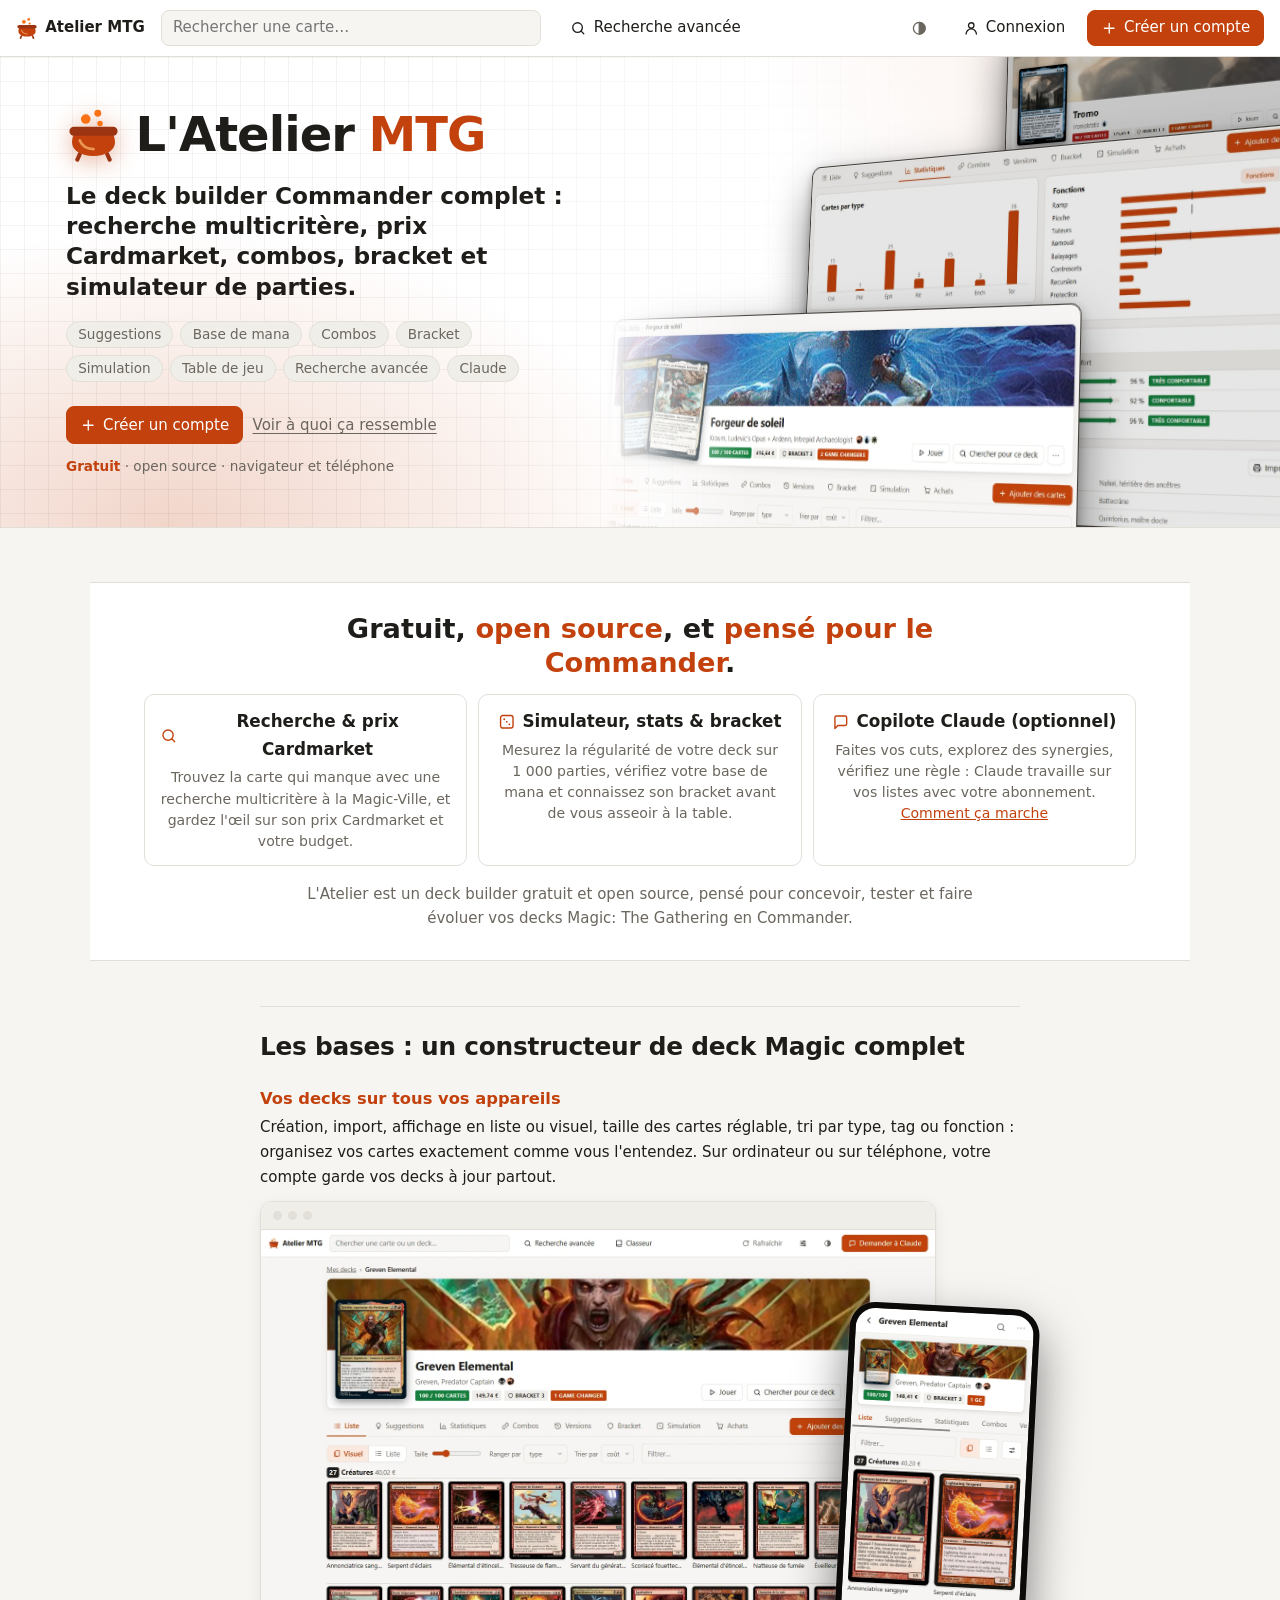
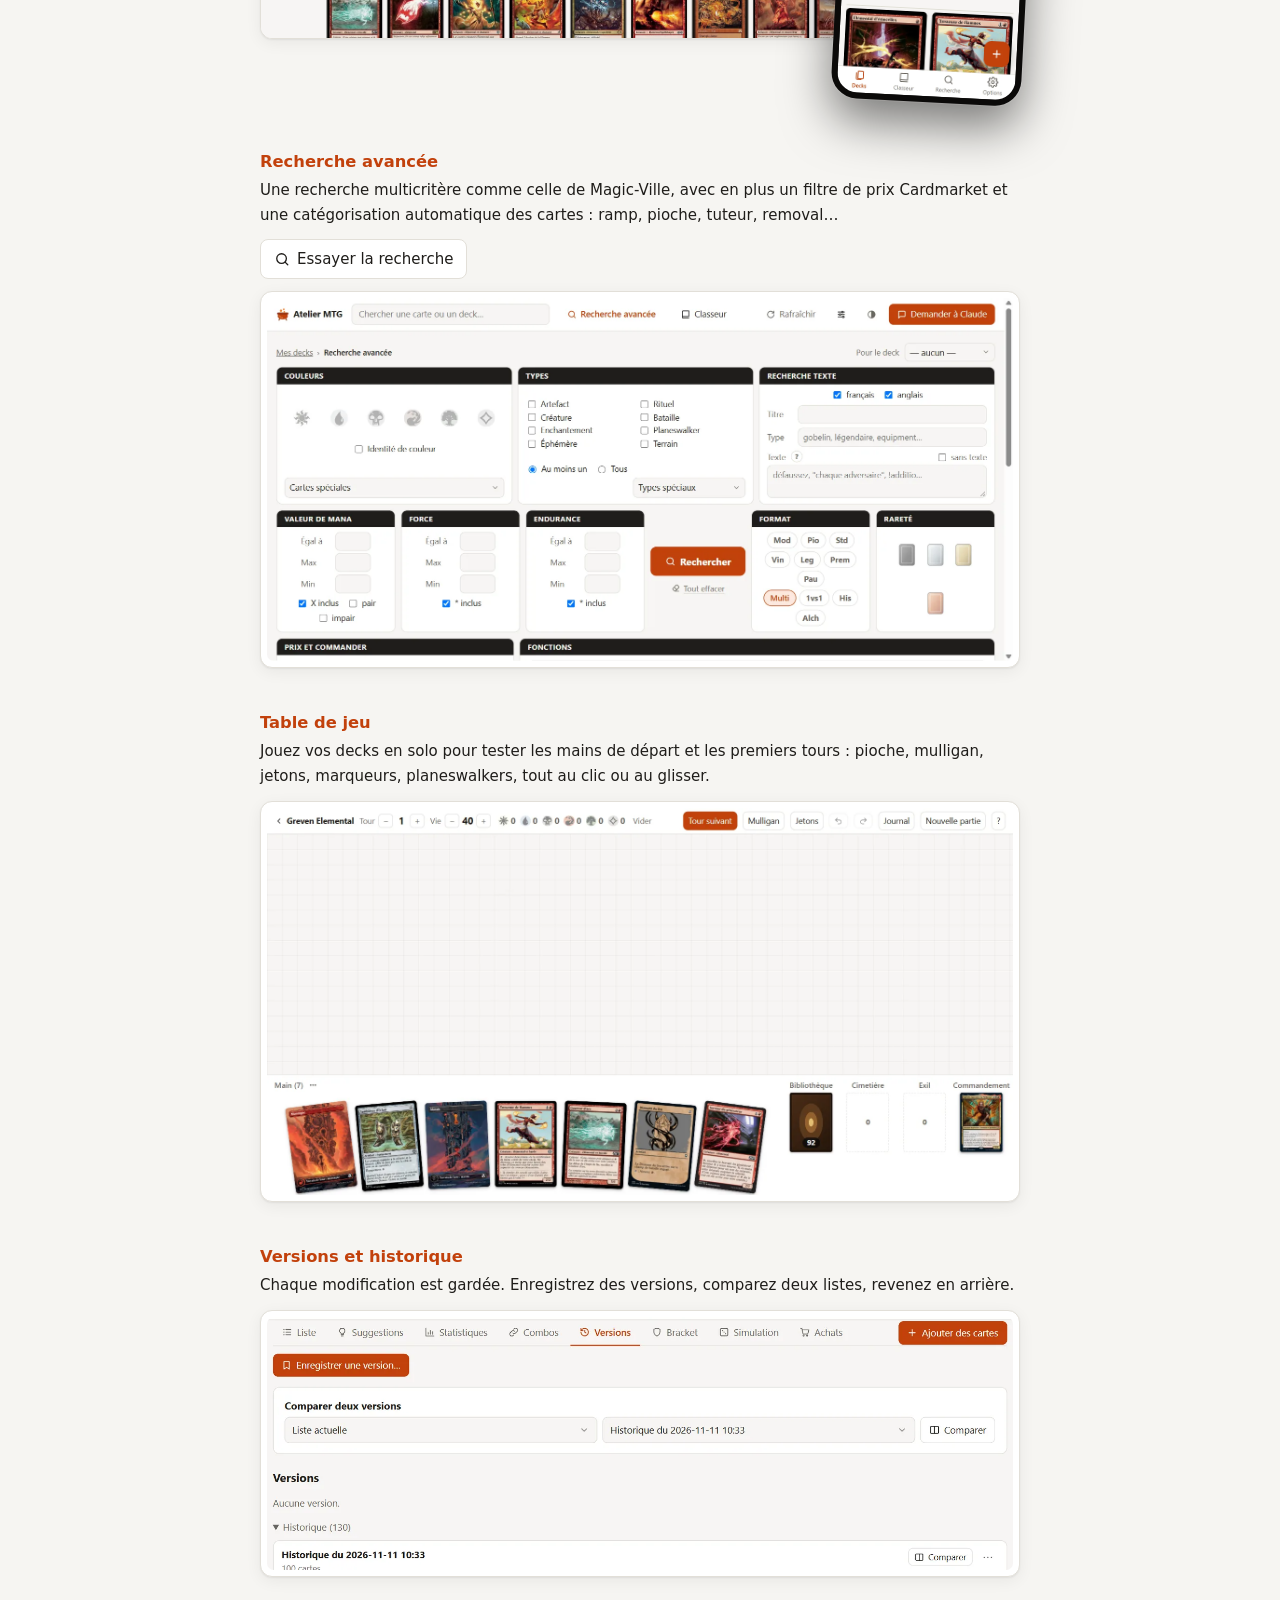
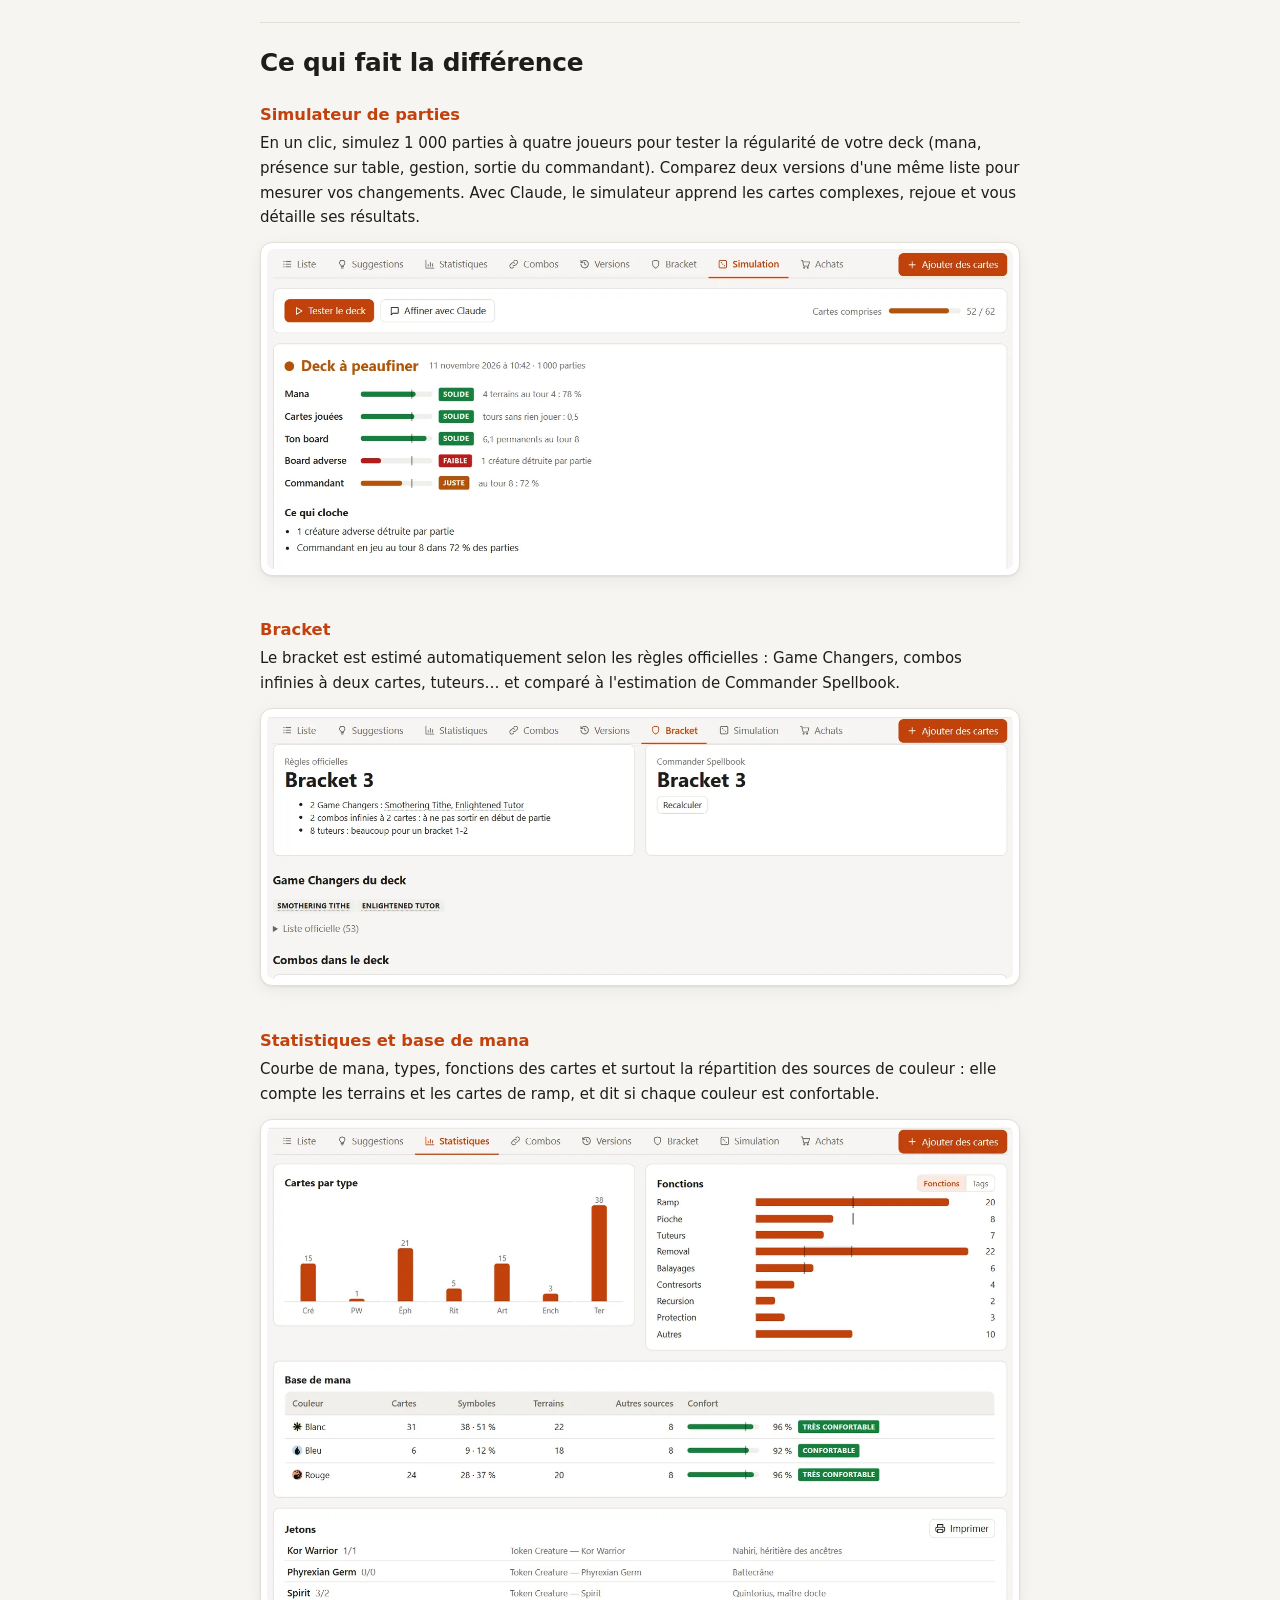
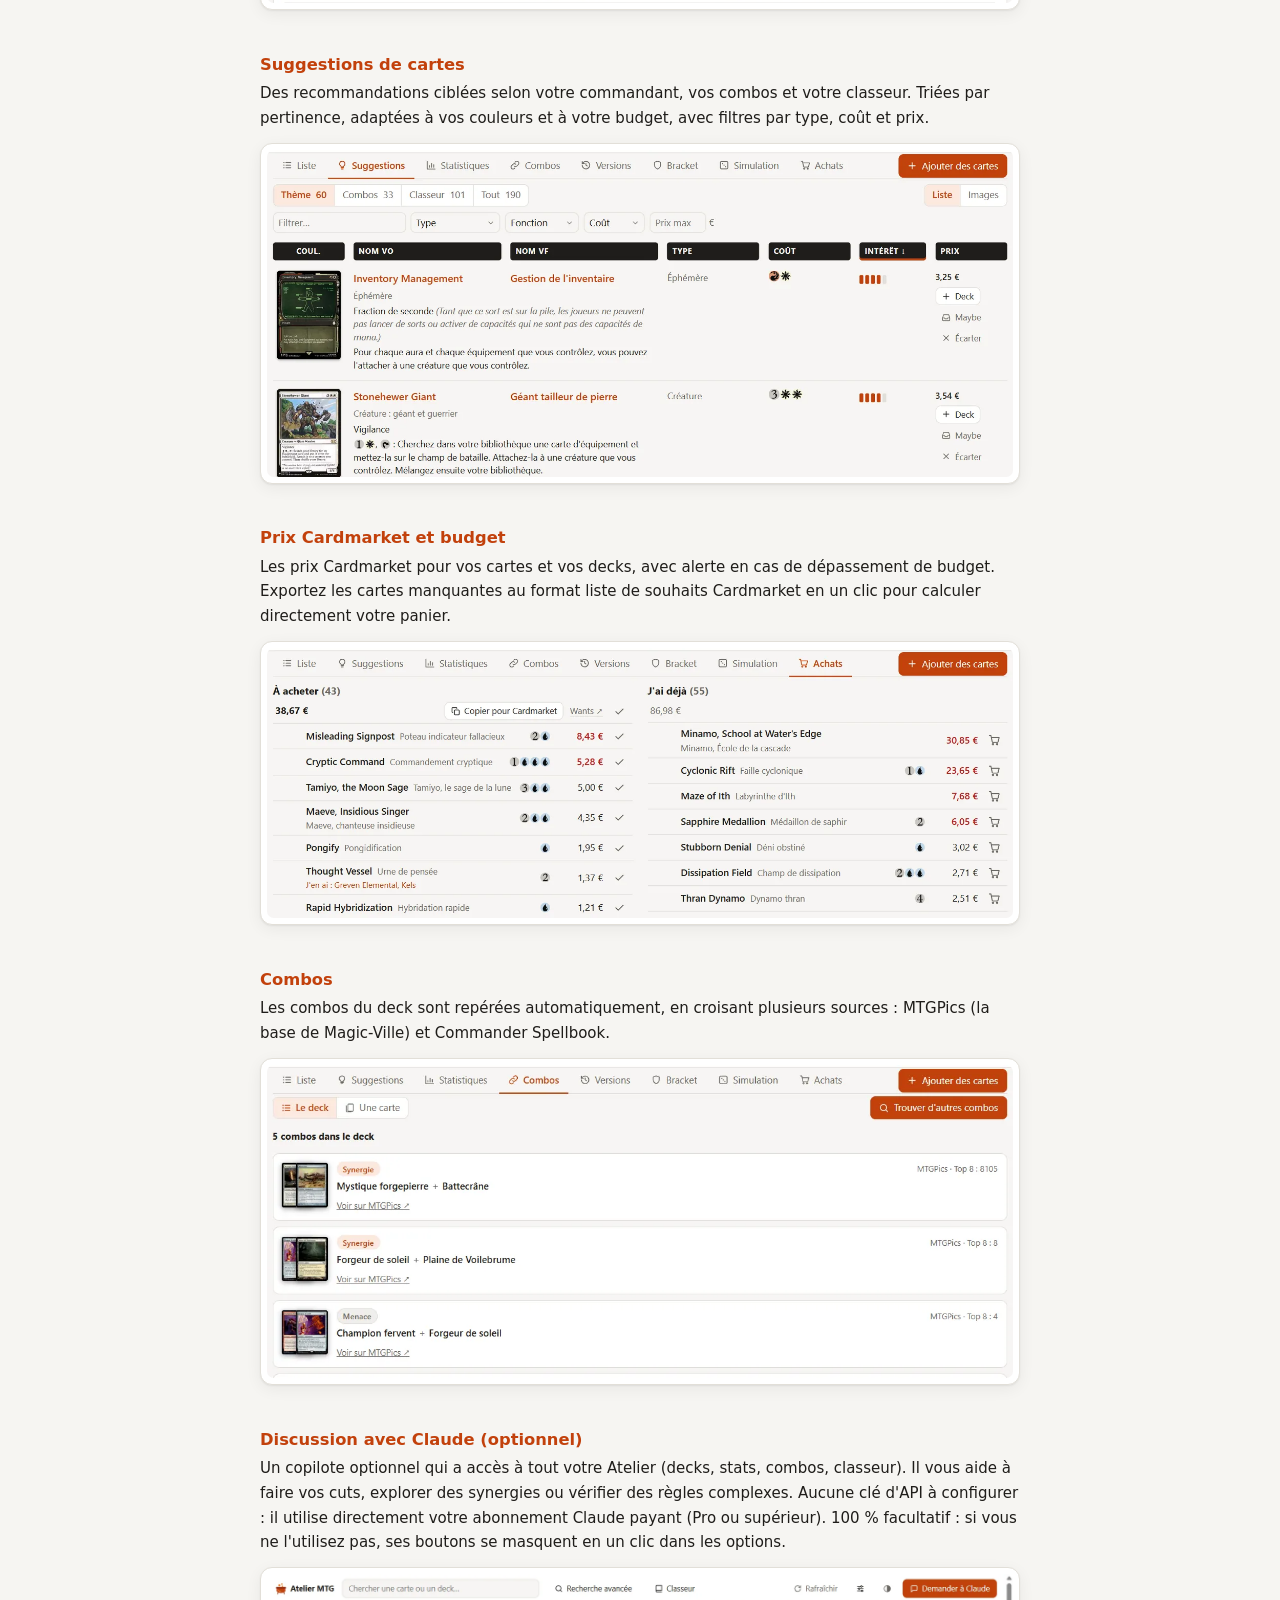
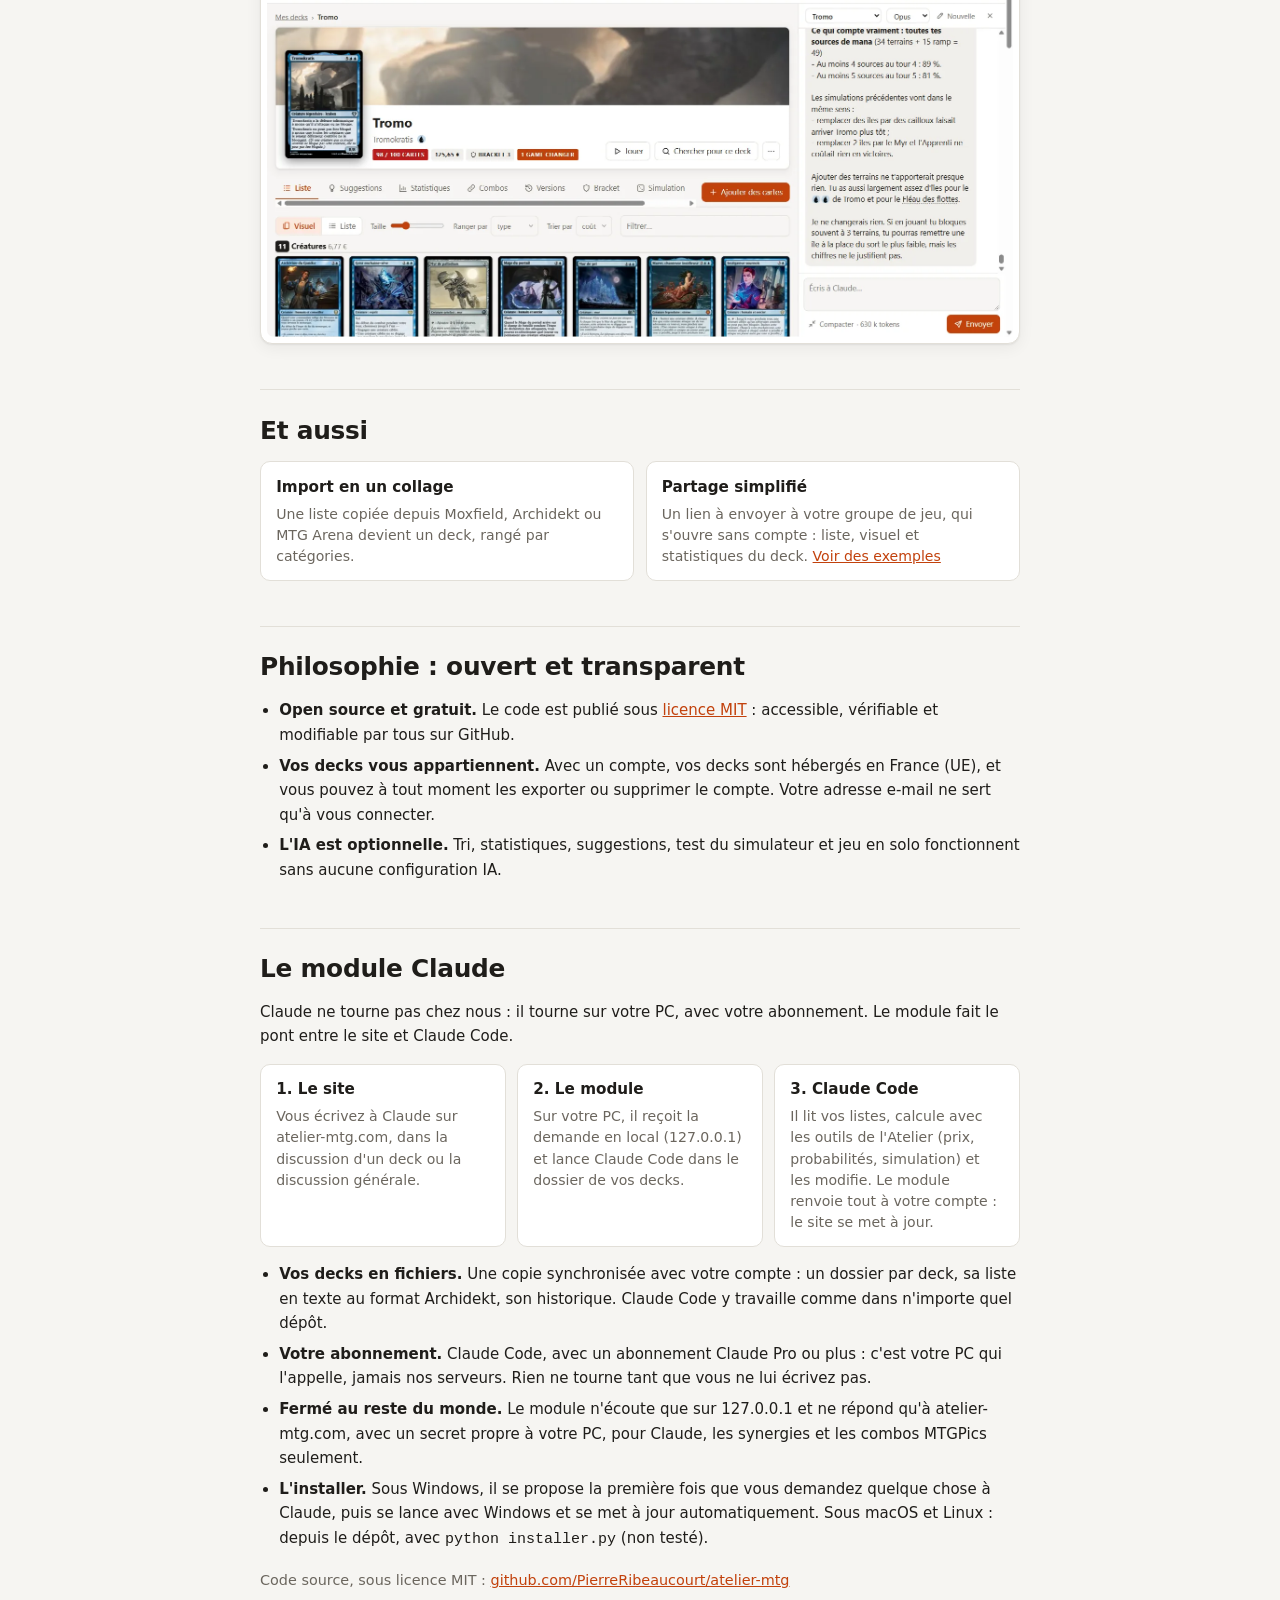
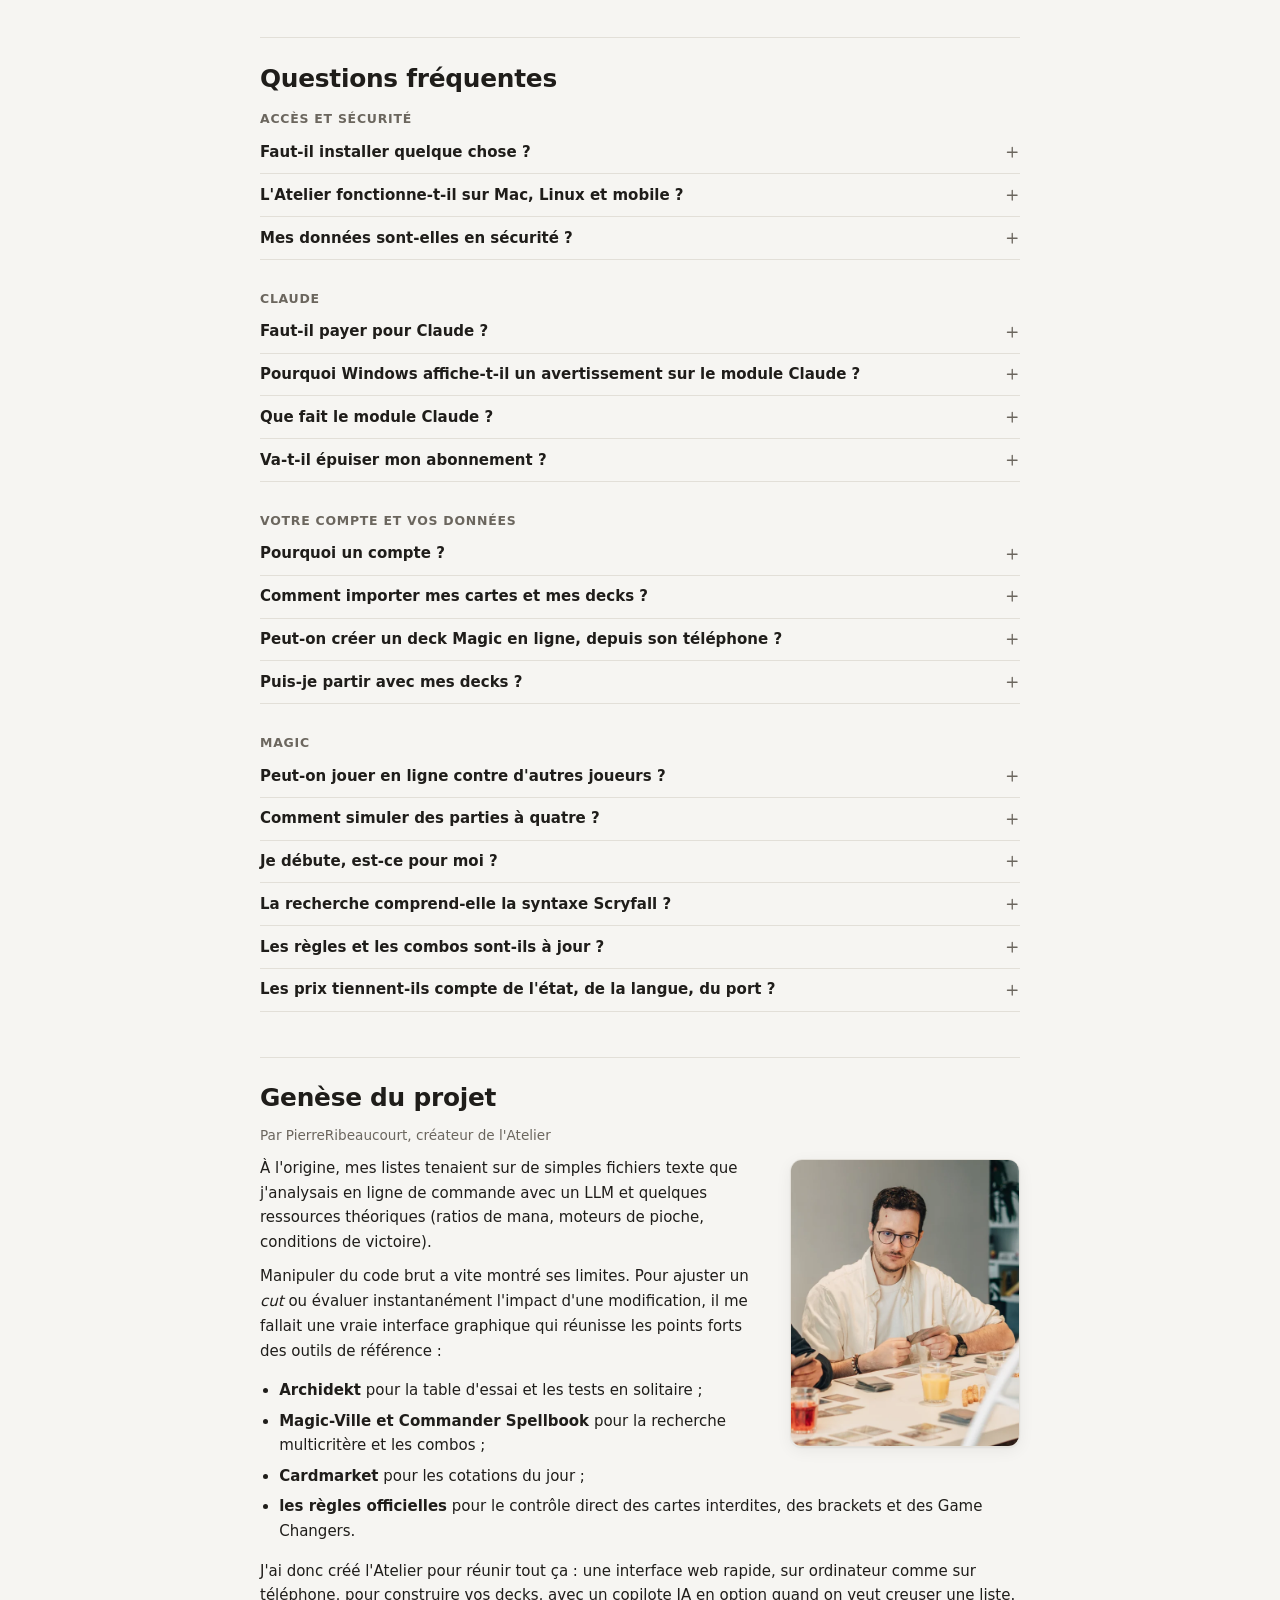
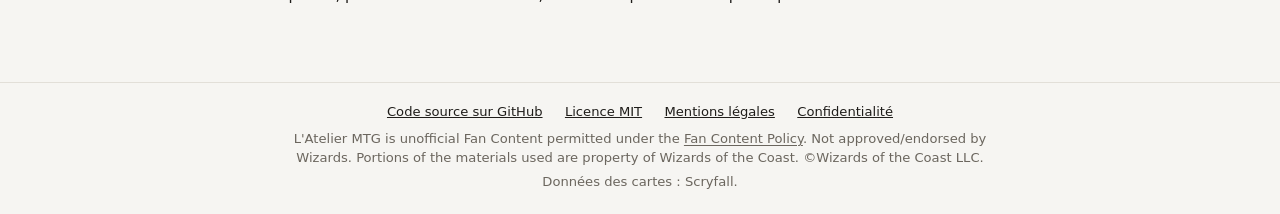
==== commit 6fe0a96f: "Page d'accueil (57f4102)" ====
--- a/fr/index.html
+++ b/fr/index.html
@@ -3,22 +3,23 @@
 <head>
   <meta charset="utf-8">
   <meta name="viewport" content="width=device-width, initial-scale=1">
-  <title>L'Atelier MTG : Deck Builder, Gratuit et Local (en Français)</title>
-  <meta name="description" content="Deck builder Magic gratuit et en français : créez, testez et partagez vos decks Commander (combos, bracket, simulation). 100 % local, sans compte.">
+  <title>L'Atelier MTG : Deck Builder Commander Gratuit (en Français)</title>
+  <meta name="description" content="Deck builder Commander gratuit et open source : créez, testez et partagez vos decks Magic (recherche multicritère, prix Cardmarket, combos, bracket, simulateur).">
   <link rel="canonical" href="https://atelier-mtg.com/fr/">
   <meta property="og:type" content="website">
   <meta property="og:site_name" content="Atelier MTG">
   <meta property="og:locale" content="fr_FR">
   <meta property="og:url" content="https://atelier-mtg.com/fr/">
-  <meta property="og:title" content="L'Atelier MTG : Deck Builder, Gratuit et Local (en Français)">
-  <meta property="og:description" content="Deck builder Magic gratuit et en français : créez, testez et partagez vos decks Commander (combos, bracket, simulation). 100 % local, sans compte.">
+  <meta property="og:title" content="L'Atelier MTG : Deck Builder Commander Gratuit (en Français)">
+  <meta property="og:description" content="Deck builder Commander gratuit et open source : créez, testez et partagez vos decks Magic (recherche multicritère, prix Cardmarket, combos, bracket, simulateur).">
   <meta property="og:image" content="https://atelier-mtg.com/a-propos/atelier.jpg">
   <meta property="og:image:type" content="image/jpeg">
   <meta property="og:image:width" content="1200">
   <meta property="og:image:height" content="630">
-  <meta property="og:image:alt" content="L'Atelier MTG : le deck builder Commander assisté, 100% local et sans compte">
+  <meta property="og:image:alt" content="L'Atelier MTG : deck builder Commander gratuit et open source">
   <meta name="twitter:card" content="summary_large_image">
   <script>try { const t = localStorage.getItem("theme"); if (t) document.documentElement.dataset.theme = t; } catch (e) {}</script>
+  <script>try { const c = JSON.parse(localStorage.getItem("atelier-compte") || "null"), h = document.documentElement; if (c && c.jeton) { h.classList.add("connecte"); if (c.pseudo) h.style.setProperty("--initiale", JSON.stringify(c.pseudo[0].toUpperCase())); } } catch (e) {}</script>
   <script type="application/ld+json">
 {
   "@context": "https://schema.org",
@@ -38,8 +39,8 @@
       "@type": "WebPage",
       "@id": "https://atelier-mtg.com/fr/#page",
       "url": "https://atelier-mtg.com/fr/",
-      "name": "L'Atelier MTG : Deck Builder, Gratuit et Local (en Français)",
-      "description": "Deck builder Magic gratuit et en français : créez, testez et partagez vos decks Commander (combos, bracket, simulation). 100 % local, sans compte.",
+      "name": "L'Atelier MTG : Deck Builder Commander Gratuit (en Français)",
+      "description": "Deck builder Commander gratuit et open source : créez, testez et partagez vos decks Magic (recherche multicritère, prix Cardmarket, combos, bracket, simulateur).",
       "inLanguage": "fr",
       "isPartOf": {
         "@id": "https://atelier-mtg.com/#site"
@@ -54,7 +55,7 @@
       "@id": "https://atelier-mtg.com/#application",
       "name": "Atelier MTG",
       "alternateName": "L'Atelier MTG",
-      "description": "Deck builder Magic gratuit et en français : créez, testez et partagez vos decks Commander (combos, bracket, simulation). 100 % local, sans compte.",
+      "description": "Deck builder Commander gratuit et open source : créez, testez et partagez vos decks Magic (recherche multicritère, prix Cardmarket, combos, bracket, simulateur).",
       "url": "https://atelier-mtg.com/fr/",
       "inLanguage": "fr",
       "applicationCategory": "UtilitiesApplication",
@@ -68,7 +69,7 @@
         ]
       },
       "operatingSystem": "Windows 10, Windows 11, Android, iOS, macOS, Linux",
-      "softwareVersion": "2.1.0",
+      "softwareVersion": "2.5.1",
       "downloadUrl": "https://github.com/PierreRibeaucourt/atelier-mtg/releases/latest/download/Atelier-MTG-Windows.exe",
       "isAccessibleForFree": true,
       "offers": {
@@ -95,6 +96,7 @@
         "Suggestions de cartes",
         "Versions et historique des decks",
         "Partage des decks en ligne",
+        "Compte gratuit : decks synchronisés entre navigateur, téléphone et PC",
         "Discussion avec Claude (optionnelle)"
       ],
       "author": {
@@ -119,26 +121,26 @@
       "mainEntity": [
         {
           "@type": "Question",
-          "name": "Je ne suis pas informaticien : c'est compliqué à installer ?",
-          "acceptedAnswer": {
-            "@type": "Answer",
-            "text": "Non. Sous Windows, téléchargez l'installeur et lancez-le, comme n'importe quel programme : il contient tout ce qu'il faut et crée un raccourci sur le bureau. Ensuite, les mises à jour s'installent en un clic. Sous macOS et Linux, confiez l'installation à un assistant IA qui agit sur votre ordinateur, comme Claude Code : collez-lui la consigne ci-dessus."
-          }
-        },
-        {
-          "@type": "Question",
-          "name": "Ça marche sur Mac et Linux ?",
-          "acceptedAnswer": {
-            "@type": "Answer",
-            "text": "En principe oui : c'est le même programme, lancé par atelier.sh. Mais pour l'instant, seul Windows est testé."
-          }
-        },
-        {
-          "@type": "Question",
-          "name": "Est-ce sûr ?",
-          "acceptedAnswer": {
-            "@type": "Answer",
-            "text": "L'Atelier ne s'ouvre que sur votre PC : il n'est pas accessible depuis le réseau. Son installeur n'est pas signé (une signature coûte plusieurs centaines d'euros par an), d'où l'avertissement de Windows au premier lancement ; mais tout son code est public : vous, ou votre assistant IA, pouvez le lire avant de l'installer."
+          "name": "Faut-il installer quelque chose ?",
+          "acceptedAnswer": {
+            "@type": "Answer",
+            "text": "Rien du tout. L'Atelier est une application web : créez votre compte et accédez à vos decks depuis n'importe quel navigateur, sur ordinateur comme sur téléphone. Seul le module optionnel pour Claude Code s'installe sur PC Windows (en un clic, avec mises à jour automatiques)."
+          }
+        },
+        {
+          "@type": "Question",
+          "name": "L'Atelier fonctionne-t-il sur Mac, Linux et mobile ?",
+          "acceptedAnswer": {
+            "@type": "Answer",
+            "text": "Tout à fait : le site s'ouvre dans n'importe quel navigateur moderne (ordinateur, iOS, Android) et peut s'ajouter à l'écran d'accueil de votre téléphone. Seul le module local pour Claude Code est conçu pour Windows (un script Python expérimental est disponible sur GitHub pour macOS et Linux)."
+          }
+        },
+        {
+          "@type": "Question",
+          "name": "Mes données sont-elles en sécurité ?",
+          "acceptedAnswer": {
+            "@type": "Answer",
+            "text": "La connexion se fait par code unique envoyé par e-mail : aucun mot de passe n'est stocké ni ne peut être volé. Vos decks sont hébergés en France et tout le code source est public sous licence MIT."
           }
         },
         {
@@ -146,7 +148,23 @@
           "name": "Faut-il payer pour Claude ?",
           "acceptedAnswer": {
             "@type": "Answer",
-            "text": "Claude est facultatif : sans lui, tout le reste fonctionne. Pour s'en servir, il faut un abonnement Claude payant (Pro ou plus), car le compte gratuit ne donne pas accès à Claude Code."
+            "text": "Claude est facultatif : sans lui, tout le reste fonctionne, et les options permettent de masquer ses boutons. Pour s'en servir, il faut un abonnement Claude payant (Pro ou plus), car le compte gratuit ne donne pas accès à Claude Code, et un PC Windows pour le module Claude."
+          }
+        },
+        {
+          "@type": "Question",
+          "name": "Pourquoi Windows affiche-t-il un avertissement sur le module Claude ?",
+          "acceptedAnswer": {
+            "@type": "Answer",
+            "text": "L'installeur n'est pas signé numériquement (un certificat coûte plusieurs centaines d'euros par an), d'où l'alerte de sécurité Windows au premier lancement. Le module n'écoute qu'en local (127.0.0.1) et son code source est intégralement vérifiable sur GitHub avant installation."
+          }
+        },
+        {
+          "@type": "Question",
+          "name": "Que fait le module Claude ?",
+          "acceptedAnswer": {
+            "@type": "Answer",
+            "text": "Il garde sur votre PC une copie de vos decks, synchronisée avec votre compte, et y lance Claude Code quand vous lui écrivez depuis le site. Il se lance avec Windows, sans fenêtre : tout se fait sur atelier-mtg.com."
           }
         },
         {
@@ -159,7 +177,15 @@
         },
         {
           "@type": "Question",
-          "name": "Comment entrent mes cartes ?",
+          "name": "Pourquoi un compte ?",
+          "acceptedAnswer": {
+            "@type": "Answer",
+            "text": "Pour retrouver vos decks sur tous vos appareils : navigateur, téléphone, PC. Il ne demande qu'une adresse e-mail, qui sert seulement à vous envoyer le code de connexion. Vos decks sont hébergés en France, et les options permettent à tout moment de les exporter ou de supprimer le compte."
+          }
+        },
+        {
+          "@type": "Question",
+          "name": "Comment importer mes cartes et mes decks ?",
           "acceptedAnswer": {
             "@type": "Answer",
             "text": "On colle une liste copiée depuis Moxfield, Archidekt ou MTG Arena. La liste d'un deck préconstruit se trouve sur ces sites. Les cartes rangées hors des decks se collent de la même façon dans le classeur."
@@ -170,15 +196,7 @@
           "name": "Peut-on créer un deck Magic en ligne, depuis son téléphone ?",
           "acceptedAnswer": {
             "@type": "Answer",
-            "text": "Oui : ouvrez app.atelier-mtg.com sur votre téléphone, puis ajoutez-la à l'écran d'accueil. Elle marche seule, sans PC ni compte, ou reliée à l'Atelier de votre PC par un QR code, et garde vos decks même sans réseau. La simulation, la table de jeu, les proxies et la discussion avec Claude restent sur PC. Pour montrer un deck à quelqu'un, « Partager » le publie sur une page comme celles-ci, qui se lit sur téléphone et se met à jour toute seule. Il faut un compte GitHub, gratuit : c'est lui qui héberge votre page."
-          }
-        },
-        {
-          "@type": "Question",
-          "name": "Et si mon PC tombe en panne ?",
-          "acceptedAnswer": {
-            "@type": "Answer",
-            "text": "Activez la sauvegarde en ligne, facultative : l'Atelier range une copie de vos decks, de leurs versions et de votre classeur sur votre propre compte GitHub, gratuit, dans un espace privé que vous seul voyez. Chaque modification s'y ajoute toute seule. Sur un autre PC, « Récupérer mes decks » les ramène."
+            "text": "Créez votre compte puis ajoutez l'Atelier à l'écran d'accueil de votre téléphone : l'application fonctionne même hors connexion et synchronise vos modifications dès que le réseau revient. Pour partager un deck, envoyez simplement son lien : la page s'ouvre sans compte."
           }
         },
         {
@@ -186,7 +204,7 @@
           "name": "Puis-je partir avec mes decks ?",
           "acceptedAnswer": {
             "@type": "Answer",
-            "text": "Oui. Chaque deck est un dossier sur votre disque, avec sa liste en texte (format Archidekt, tags compris), son historique et ses versions. Le menu « … » copie la liste pour Archidekt, Moxfield, MTG Arena ou MTGO."
+            "text": "« Exporter mes données » (Mon compte) enregistre tout dans un fichier, et le menu « … » d'un deck copie sa liste pour Archidekt, Moxfield, MTG Arena ou MTGO."
           }
         },
         {
@@ -194,7 +212,7 @@
           "name": "Peut-on jouer en ligne contre d'autres joueurs ?",
           "acceptedAnswer": {
             "@type": "Answer",
-            "text": "Non, ce n'est pas un jeu vidéo. La table de jeu se joue seul, à la main, pour tester les mains de départ et les premiers tours."
+            "text": "L'Atelier n'est pas un client de jeu multijoueur : la table de jeu est un mode solitaire (goldfish) pour tester vos mains de départ, vos sorties et les premiers tours à la main."
           }
         },
         {
@@ -210,7 +228,7 @@
           "name": "Je débute, est-ce pour moi ?",
           "acceptedAnswer": {
             "@type": "Answer",
-            "text": "Oui. Les statistiques comparent votre deck à un modèle type, et Claude peut expliquer une règle, une carte ou proposer des ajouts dans votre budget. Les mots de cette page : Ramp : les cartes qui donnent du mana en plus, pour jouer plus gros plus tôt. Removal : les cartes qui détruisent ou exilent une menace adverse. Tuteur : une carte qui va chercher une carte précise dans votre bibliothèque. Combo : des cartes qui, ensemble, gagnent la partie ou créent un effet infini. Cut : les cartes à retirer pour revenir à 100. Bracket : le niveau de puissance officiel d'un deck Commander, de 1 à 5, pour jouer à armes égales. Game Changers : une liste officielle de cartes très puissantes, qui font monter le bracket."
+            "text": "Les statistiques comparent votre deck à un modèle type, et Claude peut expliquer une règle, une carte ou proposer des ajouts dans votre budget. Les mots de cette page : Ramp : les cartes qui donnent du mana en plus, pour jouer plus gros plus tôt. Removal : les cartes qui détruisent ou exilent une menace adverse. Tuteur : une carte qui va chercher une carte précise dans votre bibliothèque. Combo : des cartes qui, ensemble, gagnent la partie ou créent un effet infini. Cut : les cartes à retirer pour revenir à 100. Bracket : le niveau de puissance officiel d'un deck Commander, de 1 à 5, pour jouer à armes égales. Game Changers : une liste officielle de cartes très puissantes, qui font monter le bracket."
           }
         },
         {
@@ -218,7 +236,7 @@
           "name": "La recherche comprend-elle la syntaxe Scryfall ?",
           "acceptedAnswer": {
             "@type": "Answer",
-            "text": "Non. Elle reprend le formulaire de Magic-Ville, où les mêmes critères se cochent : identité de couleur, texte, coût… Elle ajoute le prix et la fonction des cartes."
+            "text": "Elle privilégie un formulaire multicritère visuel (inspiré de Magic-Ville) où l'on coche ses critères : identité de couleur, type, texte, coût de mana, prix Cardmarket et fonction dans le deck (ramp, pioche, tuteur, removal…)."
           }
         },
         {
@@ -226,7 +244,7 @@
           "name": "Les règles et les combos sont-ils à jour ?",
           "acceptedAnswer": {
             "@type": "Answer",
-            "text": "La liste des Game Changers est relue chaque jour, et les nouvelles cartes arrivent toutes seules à chaque extension. Les combos viennent de Commander Spellbook et de MTGPics, entretenues par leurs communautés. Si les règles des brackets changent, une mise à jour de l'Atelier les suit."
+            "text": "La liste officielle des Game Changers est actualisée quotidiennement, et les nouvelles cartes sont ajoutées automatiquement dès leur sortie. Les combos proviennent de Commander Spellbook et de MTGPics, maintenus par leurs communautés."
           }
         },
         {
@@ -234,7 +252,7 @@
           "name": "Les prix tiennent-ils compte de l'état, de la langue, du port ?",
           "acceptedAnswer": {
             "@type": "Answer",
-            "text": "Non : c'est le prix indicatif de Cardmarket, pour l'édition la moins chère. On n'achète pas dans l'Atelier. En revanche, l'onglet Achats copie les cartes qui vous manquent au format des listes de souhaits de Cardmarket, et c'est Cardmarket qui calcule ensuite le panier."
+            "text": "Les montants affichés correspondent au prix de tendance Cardmarket pour l'édition la moins chère, à titre indicatif. L'Atelier ne vend pas de cartes, mais l'onglet Achats exporte vos cartes manquantes au format wishlist Cardmarket en un clic."
           }
         }
       ]
@@ -243,7 +261,7 @@
 }
   </script>
   <link rel="icon" href="data:image/svg+xml,%3Csvg xmlns='http://www.w3.org/2000/svg' viewBox='0 0 32 32'%3E%3Ccircle cx='11.5' cy='7' r='2.8' fill='%23f97316'/%3E%3Ccircle cx='18.5' cy='3.6' r='2' fill='%23f97316'/%3E%3Ccircle cx='19.8' cy='9.6' r='1.6' fill='%23f97316'/%3E%3Cpath d='M8 27.5 6.6 30.6M24 27.5l1.4 3.1' stroke='%239a3412' stroke-width='2.4' stroke-linecap='round'/%3E%3Cpath d='M5 15h22c1 1.9 1.5 3.7 1.5 5.7 0 4.6-5.4 7.8-12.5 7.8S3.5 25.3 3.5 20.7c0-2 .5-3.8 1.5-5.7z' fill='%23c2410c'/%3E%3Crect x='2' y='11.5' width='28' height='5.2' rx='2.6' fill='%239a3412'/%3E%3Cpath d='M8 19.5c1.5 3.5 4.2 5 8 5' stroke='%23fdba74' stroke-width='1.6' fill='none' stroke-linecap='round' opacity='.7'/%3E%3C/svg%3E">
-  <link rel="stylesheet" href="style.css?v=09b783d090">
+  <link rel="stylesheet" href="style.css?v=a393967e78">
 </head>
 <body>
   <header class="barre">
@@ -253,7 +271,7 @@
         aria-label="Rechercher une carte" aria-controls="aller-liste" aria-autocomplete="list">
       <div id="aller-liste" class="aller-liste" role="listbox" hidden></div>
     </div>
-    <a href="#/recherche" id="lien-recherche" class="btn btn-discret lien-recherche" data-ico="chercher"><span>Recherche<span class="long">&nbsp;avancée</span></span></a>
+    <a href="#/recherche" id="lien-recherche" class="btn btn-discret lien-recherche" data-ico="chercher" aria-label="Recherche avancée"><span>Recherche<span class="long">&nbsp;avancée</span></span></a>
     <a href="#/classeur" id="lien-classeur" class="btn btn-discret lien-recherche" data-ico="livre"><span>Classeur</span></a>
     <div class="espace"></div>
     <div class="barre-droite">
@@ -261,8 +279,10 @@
       <button id="btn-rafraichir" class="btn btn-discret" data-ico="rafraichir" title="Rafraîchir les prix du jour et la liste officielle des Game Changers">Rafraîchir</button>
       <a href="#/options" id="lien-options" class="btn btn-discret" data-ico="options" title="Options" aria-label="Options"></a>
       <button id="btn-theme" class="btn btn-discret" data-ico="theme" title="Thème clair ou sombre" aria-label="Thème clair ou sombre"></button>
-      <a href="#installation" id="btn-installer" class="btn btn-contour" data-ico="telecharger"><span>Installer<span class="long">&nbsp;l'Atelier MTG</span></span></a>
-      <a href="https://app.atelier-mtg.com/" id="btn-creer" class="btn btn-accent" data-ico="plus">Créer un deck</a>
+      <a href="https://atelier-mtg.com/mes-decks/#connexion" id="btn-connexion" class="btn btn-discret hors-compte" data-ico="compte" aria-label="Connexion"><span class="txt">Connexion</span></a>
+      <a href="https://atelier-mtg.com/mes-decks/#inscription" id="btn-creer" class="btn btn-accent hors-compte" data-ico="plus">Créer un compte</a>
+      <a href="https://atelier-mtg.com/mes-decks/" id="btn-mes-decks" class="btn btn-accent en-compte" data-ico="cartes">Mes decks</a>
+      <button id="btn-compte" class="btn btn-compte en-compte" data-ico="compte" aria-label="Mon compte"></button>
     </div>
   </header>
   <div class="cadre">
@@ -276,25 +296,30 @@
         </div>
         <div class="ap-tete-texte">
           <h1>L'Atelier <span>MTG</span></h1>
-          <p class="ap-accroche">Le deck builder Commander assisté,<br>100% local et sans compte.</p>
+          <p class="ap-accroche">Le deck builder Commander complet&nbsp;: recherche multicritère, prix Cardmarket, combos, bracket et simulateur de parties.</p>
           <ul class="ap-puces"><li>Suggestions</li><li>Base de mana</li><li>Combos</li><li>Bracket</li><li>Simulation</li><li>Table de jeu</li><li>Recherche avancée</li><li>Claude</li></ul>
-          <p class="ap-cta"><a class="btn btn-accent" href="https://app.atelier-mtg.com/" id="ap-creer"><svg class="ico" viewBox="0 0 24 24" aria-hidden="true"><path d="M12 5v14M5 12h14"></path></svg>Créer un deck</a>
-            <a class="btn btn-contour" href="#installation" id="ap-installer"><svg class="ico" viewBox="0 0 24 24" aria-hidden="true"><path d="M12 4v11"></path><path d="m7 10 5 5 5-5"></path><path d="M5 20h14"></path></svg>Installer l'Atelier MTG</a>
-            <a class="ap-voir" href="https://pierreribeaucourt.github.io/decks/">Voir à quoi ça ressemble</a></p>
-          <p class="ap-mention"><b>Gratuit</b> · open source · PC et téléphone · version 2.1.0</p>
+          <p class="ap-cta"><a class="btn btn-accent hors-compte" href="https://atelier-mtg.com/mes-decks/#inscription" id="ap-creer"><svg class="ico" viewBox="0 0 24 24" aria-hidden="true"><path d="M12 5v14M5 12h14"></path></svg>Créer un compte</a>
+            <a class="btn btn-accent en-compte" href="https://atelier-mtg.com/mes-decks/" id="ap-mes-decks"><svg class="ico" viewBox="0 0 24 24" aria-hidden="true"><rect x="8" y="3" width="12" height="16.5" rx="2"></rect><path d="M4.5 7v11.5a2.5 2.5 0 0 0 2.5 2.5h8"></path></svg>Mes decks</a>
+            <a class="ap-voir" href="https://atelier-mtg.com/decks/pierre/">Voir à quoi ça ressemble</a></p>
+          <p class="ap-mention"><b>Gratuit</b> · open source · navigateur et téléphone</p>
         </div>
       </div>
     </header>
     <article class="a-propos">
       <div class="ap-bandeau">
-        <p class="ap-promesse">Zéro pub, zéro compte, zéro cloud : l'Atelier tourne <em>uniquement sur vos appareils</em>, PC ou téléphone.</p>
-        <p>L'Atelier est un deck builder en français, gratuit et local, qui s'ouvre dans votre navigateur : il est pensé pour
-          concevoir, tester et faire évoluer vos decks Magic: The Gathering en Commander.</p>
+        <p class="ap-promesse">Gratuit, <em>open source</em>, et <em>pensé pour le Commander</em>.</p>
+        <div class="ap-grille ap-piliers">
+          <div class="ap-carte"><h3><svg class="ico" viewBox="0 0 24 24" aria-hidden="true"><circle cx="11" cy="11" r="7"></circle><path d="m20 20-3.5-3.5"></path></svg>Recherche &amp; prix Cardmarket</h3><p>Trouvez la carte qui manque avec une recherche multicritère à la Magic-Ville, et gardez l'œil sur son prix Cardmarket et votre budget.</p></div>
+          <div class="ap-carte"><h3><svg class="ico" viewBox="0 0 24 24" aria-hidden="true"><rect x="3.5" y="3.5" width="17" height="17" rx="3"></rect><circle cx="8.5" cy="8.5" r="1.25" fill="currentColor" stroke="none"></circle><circle cx="12" cy="12" r="1.25" fill="currentColor" stroke="none"></circle><circle cx="15.5" cy="15.5" r="1.25" fill="currentColor" stroke="none"></circle></svg>Simulateur, stats &amp; bracket</h3><p>Mesurez la régularité de votre deck sur 1&nbsp;000 parties, vérifiez votre base de mana et connaissez son bracket avant de vous asseoir à la table.</p></div>
+          <div class="ap-carte"><h3><svg class="ico" viewBox="0 0 24 24" aria-hidden="true"><path d="M20 15a2 2 0 0 1-2 2H8l-4 4V6a2 2 0 0 1 2-2h12a2 2 0 0 1 2 2z"></path></svg>Copilote Claude (optionnel)</h3><p>Faites vos cuts, explorez des synergies, vérifiez une règle : Claude travaille sur vos listes avec votre abonnement. <a href="#module-claude" id="ap-voir-module">Comment ça marche</a></p></div>
+        </div>
+        <p>L'Atelier est un deck builder gratuit et open source, pensé pour concevoir, tester et faire évoluer vos decks Magic: The
+          Gathering en Commander.</p>
       </div>
 
       <h2>Les bases : un constructeur de deck Magic complet</h2>
       <section class="ap-module">
-        <h3>Vos decks, sans compte ni prise de tête</h3><p>Création, import, affichage en liste ou visuel, taille des cartes réglable, tri par type, tag ou fonction : organisez vos cartes exactement comme vous l'entendez. Utilisez l'outil sur ordinateur, sur mobile, ou synchronisez les deux selon vos besoins.</p>
+        <h3>Vos decks sur tous vos appareils</h3><p>Création, import, affichage en liste ou visuel, taille des cartes réglable, tri par type, tag ou fonction : organisez vos cartes exactement comme vous l'entendez. Sur ordinateur ou sur téléphone, votre compte garde vos decks à jour partout.</p>
         
         <div class="ap-appareils">
           <figure class="ap-ecran-pc"><span class="ap-fenetre" aria-hidden="true"><i></i><i></i><i></i></span><img class="cap-sombre" src="../a-propos/appareils-pc.webp" data-f="appareils-pc" alt="Un deck dans l'Atelier, sur ordinateur" loading="lazy"><img class="cap-clair" src="../a-propos/appareils-pc-clair.webp" data-f="appareils-pc-clair" alt="Un deck dans l'Atelier, sur ordinateur" loading="lazy"></figure>
@@ -340,7 +365,7 @@
         
         <figure><img class="cap-sombre" src="../a-propos/combos.webp" data-f="combos" alt="Combos" loading="lazy"><img class="cap-clair" src="../a-propos/combos-clair.webp" data-f="combos-clair" alt="Combos" loading="lazy"></figure>
       </section><section class="ap-module">
-        <h3>Discussion avec Claude (optionnel)</h3><p>Un copilote optionnel qui a accès à tout votre Atelier (decks, stats, combos, classeur). Il vous aide à faire vos cuts, explorer des synergies ou vérifier des règles complexes. Aucune clé d'API à configurer : il utilise directement votre abonnement Claude payant (Pro ou supérieur).</p>
+        <h3>Discussion avec Claude (optionnel)</h3><p>Un copilote optionnel qui a accès à tout votre Atelier (decks, stats, combos, classeur). Il vous aide à faire vos cuts, explorer des synergies ou vérifier des règles complexes. Aucune clé d'API à configurer : il utilise directement votre abonnement Claude payant (Pro ou supérieur). 100 % facultatif : si vous ne l'utilisez pas, ses boutons se masquent en un clic dans les options.</p>
         
         <figure><img class="cap-sombre" src="../a-propos/discussion.webp" data-f="discussion" alt="Discussion avec Claude (optionnel)" loading="lazy"><img class="cap-clair" src="../a-propos/discussion-clair.webp" data-f="discussion-clair" alt="Discussion avec Claude (optionnel)" loading="lazy"></figure>
       </section>
@@ -348,94 +373,60 @@
       <h2>Et aussi</h2>
       <div class="ap-grille">
         <div class="ap-carte"><h3>Import en un collage</h3><p>Une liste copiée depuis Moxfield, Archidekt ou MTG Arena devient un deck, rangé par catégories.</p></div>
-        <div class="ap-carte"><h3>Partage simplifié</h3><p>Chaque deck a sa page en ligne, tenue à jour toute seule, à envoyer à votre groupe de jeu : liste, visuel, statistiques, et une table pour le tester. <a href="https://pierreribeaucourt.github.io/decks/">Voir des exemples</a></p></div>
+        <div class="ap-carte"><h3>Partage simplifié</h3><p>Un lien à envoyer à votre groupe de jeu, qui s'ouvre sans compte : liste, visuel et statistiques du deck. <a href="https://atelier-mtg.com/decks/pierre/">Voir des exemples</a></p></div>
       </div>
 
-      <h2>Philosophie : local, ouvert et transparent</h2>
+      <h2>Philosophie : ouvert et transparent</h2>
       <ul class="ap-principes">
         <li><strong>Open source et gratuit.</strong> Le code est publié sous <a href="https://github.com/PierreRibeaucourt/atelier-mtg/blob/main/LICENSE" target="_blank" rel="noopener">licence MIT</a> :
           accessible, vérifiable et modifiable par tous sur GitHub.</li>
-        <li><strong>Vos decks sont stockés sur vos appareils.</strong> Rien n'est collecté. Seules sortent les
-          requêtes nécessaires : données, images et prix des cartes (Scryfall), combos et bracket (Commander Spellbook, MTGPics),
-          la discussion avec Claude si vous l'utilisez, la sauvegarde en ligne si vous l'activez, et les pages que vous
-          choisissez de partager.</li>
+        <li><strong>Vos decks vous appartiennent.</strong> Avec un compte, vos decks sont hébergés en France (UE), et vous pouvez à tout
+          moment les exporter ou supprimer le compte. Votre adresse e-mail ne sert qu'à vous connecter.</li>
         <li><strong>L'IA est optionnelle.</strong> Tri, statistiques, suggestions, test du simulateur et jeu en solo
           fonctionnent sans aucune configuration IA.</li>
       </ul>
 
-      <h2 id="installation">Installation</h2>
-      <p>Ce logiciel de construction de deck Magic s'utilise sur votre ordinateur Windows ou sur votre téléphone. Gratuit,
-        sans compte.</p>
-      <div class="ap-install-duo"><section class="ap-install">
-          <div class="ap-install-tete"><svg class="ico ap-logo" viewBox="0 0 24 24" aria-hidden="true"><path d="M3 3h8.4v8.4H3zM12.6 3H21v8.4h-8.4zM3 12.6h8.4V21H3zM12.6 12.6H21V21h-8.4z"></path></svg><h3>Sur ordinateur</h3></div>
-          <p class="ap-install-pour">Windows 10 et 11 · rien d'autre à installer</p>
-          <a class="btn btn-accent ap-install-action" href="https://github.com/PierreRibeaucourt/atelier-mtg/releases/latest/download/Atelier-MTG-Windows.exe"><svg class="ico" viewBox="0 0 24 24" aria-hidden="true"><path d="M12 4v11"></path><path d="m7 10 5 5 5-5"></path><path d="M5 20h14"></path></svg>Télécharger pour Windows</a>
-          <ol>
-            <li>Double-cliquez sur le fichier, puis sur <b>Installer</b>. Si Windows affiche <b>Windows a protégé votre
-              ordinateur</b> : <b>Informations complémentaires</b>, puis <b>Exécuter quand même</b>.</li>
-            <li>L'Atelier s'ouvre dans votre navigateur. Pour le rouvrir : raccourci <b>Atelier MTG</b> sur le bureau.</li>
-          </ol>
-        </section><section class="ap-install">
-          <div class="ap-install-tete"><svg class="ico" viewBox="0 0 24 24" aria-hidden="true"><rect width="14" height="20" x="5" y="2" rx="2"></rect><path d="M12 18h.01"></path></svg><h3>Sur téléphone</h3></div>
-          <p class="ap-install-pour">Android et iPhone · sans store, sans compte</p>
-          <div class="ap-qr-ligne"><span class="ap-qr-cadre"><svg class="ap-qr" viewBox="0 0 33 33" role="img" aria-label="QR code de app.atelier-mtg.com"><rect width="33" height="33" fill="#fff"></rect><path fill="#000" d="M2 2h7v1h-7zM10 2h2v1h-2zM14 2h4v1h-4zM20 2h3v1h-3zM24 2h7v1h-7zM2 3h1v1h-1zM8 3h1v1h-1zM10 3h4v1h-4zM15 3h1v1h-1zM18 3h1v1h-1zM20 3h1v1h-1zM22 3h1v1h-1zM24 3h1v1h-1zM30 3h1v1h-1zM2 4h1v1h-1zM4 4h3v1h-3zM8 4h1v1h-1zM11 4h1v1h-1zM13 4h2v1h-2zM18 4h1v1h-1zM20 4h3v1h-3zM24 4h1v1h-1zM26 4h3v1h-3zM30 4h1v1h-1zM2 5h1v1h-1zM4 5h3v1h-3zM8 5h1v1h-1zM10 5h4v1h-4zM16 5h2v1h-2zM19 5h2v1h-2zM22 5h1v1h-1zM24 5h1v1h-1zM26 5h3v1h-3zM30 5h1v1h-1zM2 6h1v1h-1zM4 6h3v1h-3zM8 6h1v1h-1zM11 6h1v1h-1zM13 6h1v1h-1zM16 6h1v1h-1zM18 6h1v1h-1zM21 6h1v1h-1zM24 6h1v1h-1zM26 6h3v1h-3zM30 6h1v1h-1zM2 7h1v1h-1zM8 7h1v1h-1zM15 7h1v1h-1zM17 7h6v1h-6zM24 7h1v1h-1zM30 7h1v1h-1zM2 8h7v1h-7zM10 8h1v1h-1zM12 8h1v1h-1zM14 8h1v1h-1zM16 8h1v1h-1zM18 8h1v1h-1zM20 8h1v1h-1zM22 8h1v1h-1zM24 8h7v1h-7zM10 9h1v1h-1zM12 9h2v1h-2zM17 9h3v1h-3zM2 10h1v1h-1zM4 10h2v1h-2zM7 10h3v1h-3zM11 10h1v1h-1zM15 10h1v1h-1zM17 10h1v1h-1zM19 10h2v1h-2zM24 10h1v1h-1zM27 10h1v1h-1zM29 10h2v1h-2zM4 11h1v1h-1zM6 11h2v1h-2zM9 11h5v1h-5zM15 11h3v1h-3zM20 11h7v1h-7zM30 11h1v1h-1zM4 12h1v1h-1zM6 12h3v1h-3zM15 12h1v1h-1zM18 12h1v1h-1zM25 12h2v1h-2zM28 12h2v1h-2zM2 13h1v1h-1zM5 13h1v1h-1zM7 13h1v1h-1zM9 13h1v1h-1zM12 13h1v1h-1zM18 13h1v1h-1zM20 13h7v1h-7zM30 13h1v1h-1zM3 14h3v1h-3zM8 14h1v1h-1zM12 14h1v1h-1zM16 14h2v1h-2zM19 14h1v1h-1zM21 14h1v1h-1zM27 14h2v1h-2zM6 15h2v1h-2zM10 15h3v1h-3zM16 15h1v1h-1zM18 15h1v1h-1zM21 15h5v1h-5zM28 15h3v1h-3zM4 16h2v1h-2zM8 16h1v1h-1zM10 16h2v1h-2zM13 16h1v1h-1zM15 16h1v1h-1zM17 16h5v1h-5zM23 16h2v1h-2zM28 16h3v1h-3zM6 17h2v1h-2zM10 17h2v1h-2zM13 17h1v1h-1zM16 17h1v1h-1zM18 17h1v1h-1zM21 17h1v1h-1zM23 17h1v1h-1zM26 17h1v1h-1zM29 17h1v1h-1zM4 18h2v1h-2zM7 18h2v1h-2zM10 18h2v1h-2zM13 18h1v1h-1zM16 18h3v1h-3zM20 18h1v1h-1zM23 18h1v1h-1zM26 18h2v1h-2zM29 18h1v1h-1zM4 19h1v1h-1zM6 19h2v1h-2zM12 19h1v1h-1zM16 19h1v1h-1zM18 19h2v1h-2zM22 19h1v1h-1zM25 19h1v1h-1zM27 19h3v1h-3zM2 20h1v1h-1zM5 20h2v1h-2zM8 20h1v1h-1zM10 20h2v1h-2zM15 20h4v1h-4zM22 20h1v1h-1zM26 20h1v1h-1zM28 20h1v1h-1zM7 21h1v1h-1zM9 21h2v1h-2zM12 21h1v1h-1zM15 21h2v1h-2zM19 21h2v1h-2zM23 21h1v1h-1zM25 21h1v1h-1zM28 21h1v1h-1zM3 22h1v1h-1zM5 22h2v1h-2zM8 22h3v1h-3zM12 22h5v1h-5zM18 22h2v1h-2zM21 22h8v1h-8zM10 23h1v1h-1zM12 23h3v1h-3zM17 23h4v1h-4zM22 23h1v1h-1zM26 23h5v1h-5zM2 24h7v1h-7zM10 24h1v1h-1zM13 24h1v1h-1zM16 24h2v1h-2zM20 24h3v1h-3zM24 24h1v1h-1zM26 24h2v1h-2zM29 24h1v1h-1zM2 25h1v1h-1zM8 25h1v1h-1zM10 25h2v1h-2zM15 25h3v1h-3zM20 25h1v1h-1zM22 25h1v1h-1zM26 25h2v1h-2zM30 25h1v1h-1zM2 26h1v1h-1zM4 26h3v1h-3zM8 26h1v1h-1zM11 26h1v1h-1zM13 26h1v1h-1zM18 26h1v1h-1zM20 26h1v1h-1zM22 26h5v1h-5zM28 26h1v1h-1zM30 26h1v1h-1zM2 27h1v1h-1zM4 27h3v1h-3zM8 27h1v1h-1zM10 27h2v1h-2zM13 27h2v1h-2zM21 27h3v1h-3zM26 27h2v1h-2zM29 27h1v1h-1zM2 28h1v1h-1zM4 28h3v1h-3zM8 28h1v1h-1zM10 28h1v1h-1zM14 28h1v1h-1zM16 28h1v1h-1zM19 28h4v1h-4zM25 28h1v1h-1zM28 28h1v1h-1zM30 28h1v1h-1zM2 29h1v1h-1zM8 29h1v1h-1zM12 29h2v1h-2zM17 29h1v1h-1zM19 29h2v1h-2zM22 29h1v1h-1zM24 29h4v1h-4zM29 29h1v1h-1zM2 30h7v1h-7zM10 30h1v1h-1zM13 30h2v1h-2zM16 30h1v1h-1zM19 30h4v1h-4zM25 30h1v1h-1zM29 30h1v1h-1z"></path></svg></span>
-              <p>Scannez ce code avec votre téléphone, ou ouvrez <a href="https://app.atelier-mtg.com/">app.atelier-mtg.com</a>.</p></div>
-          <ol>
-            <li>Ajoutez l'appli à l'écran d'accueil. Android : <b>Installer l'application</b> ; iPhone : <b>Partager</b>, puis
-              <b>Sur l'écran d'accueil</b>.</li>
-            <li>Touchez <b>Commencer</b>. L'Atelier est déjà sur votre PC ? <b>Relier à mon PC</b>.</li>
-          </ol>
-        </section></div>
-      <p class="ap-autres-titre">Autres façons d'installer</p>
-      <p class="ap-autres-texte">Sur Mac, sur Linux, ou pour tout contrôler vous-même.</p>
-      <div class="ap-autres">
-        <details class="ap-autre"><summary><svg class="ico" viewBox="0 0 24 24" aria-hidden="true"><path d="M20 15a2 2 0 0 1-2 2H8l-4 4V6a2 2 0 0 1 2-2h12a2 2 0 0 1 2 2z"></path></svg><span class="ap-autre-nom"><b>Avec un assistant IA</b>
-          <small>Windows, macOS, Linux · il s'occupe de tout</small></span><svg class="ico" viewBox="0 0 24 24" aria-hidden="true"><path d="M12 5v14M5 12h14"></path></svg></summary>
-          <ol>
-            <li>Ouvrez un assistant IA qui agit sur votre ordinateur : Claude Code, Cursor, Copilot… Sinon,
-              <a href="https://code.claude.com/docs/fr/desktop-quickstart" target="_blank" rel="noopener">l'application Claude pour ordinateur</a>
-              (abonnement Pro ou plus), onglet <b>Code</b>.</li>
-            <li>Collez-lui cette consigne :
-              <div class="ap-commande"><code>Installe et lance l'Atelier MTG depuis github.com/PierreRibeaucourt/atelier-mtg</code><button type="button" data-copier="">Copier</button></div></li>
-            <li>Répondez à ses trois questions : il installe tout et crée le raccourci sur le bureau.</li>
-          </ol>
-        </details>
-        <details class="ap-autre"><summary><svg class="ico" viewBox="0 0 24 24" aria-hidden="true"><rect x="3" y="4" width="18" height="16" rx="2"></rect><path d="m7.5 9.5 3 2.5-3 2.5M13 15h4"></path></svg><span class="ap-autre-nom"><b>À la main</b>
-          <small>Windows, macOS, Linux · Python et git</small></span><svg class="ico" viewBox="0 0 24 24" aria-hidden="true"><path d="M12 5v14M5 12h14"></path></svg></summary>
-          <ol>
-            <li>Installez <a href="https://www.python.org/downloads/" target="_blank" rel="noopener">Python</a> 3.10 ou plus
-              récent, et <a href="https://git-scm.com/downloads" target="_blank" rel="noopener">git</a>.</li>
-            <li>Dans un terminal :
-              <div class="ap-commande"><code>git clone https://github.com/PierreRibeaucourt/atelier-mtg.git "Atelier MTG"
-cd "Atelier MTG"
-python installer.py</code><button type="button" data-copier="">Copier</button></div></li>
-            <li>Pour rouvrir l'Atelier : raccourci <b>Atelier MTG</b> sur le bureau, ou <code>./atelier.sh</code> sous macOS et
-              Linux.</li>
-          </ol>
-        </details>
+      <h2 id="module-claude">Le module Claude</h2>
+      <p>Claude ne tourne pas chez nous : il tourne sur votre PC, avec votre abonnement. Le module fait le pont entre le
+        site et Claude Code.</p>
+      <div class="ap-grille ap-flux">
+        <div class="ap-carte"><h3>1. Le site</h3><p>Vous écrivez à Claude sur atelier-mtg.com, dans la discussion d'un deck ou la discussion générale.</p></div>
+        <div class="ap-carte"><h3>2. Le module</h3><p>Sur votre PC, il reçoit la demande en local (127.0.0.1) et lance Claude Code dans le dossier de vos decks.</p></div>
+        <div class="ap-carte"><h3>3. Claude Code</h3><p>Il lit vos listes, calcule avec les outils de l'Atelier (prix, probabilités, simulation) et les modifie. Le module renvoie tout à votre compte : le site se met à jour.</p></div>
       </div>
-      <p class="ap-install-sous">Les nouvelles versions s'annoncent dans l'Atelier et s'installent en un clic ; vos decks sont
-        conservés. Code source : <a class="ap-depot" href="https://github.com/PierreRibeaucourt/atelier-mtg" target="_blank" rel="noopener">github.com/PierreRibeaucourt/atelier-mtg</a></p>
+      <ul class="ap-principes">
+        <li><strong>Vos decks en fichiers.</strong> Une copie synchronisée avec votre compte : un dossier par deck, sa liste
+          en texte au format Archidekt, son historique. Claude Code y travaille comme dans n'importe quel dépôt.</li>
+        <li><strong>Votre abonnement.</strong> Claude Code, avec un abonnement Claude Pro ou plus : c'est votre PC qui
+          l'appelle, jamais nos serveurs. Rien ne tourne tant que vous ne lui écrivez pas.</li>
+        <li><strong>Fermé au reste du monde.</strong> Le module n'écoute que sur 127.0.0.1 et ne répond qu'à atelier-mtg.com,
+          avec un secret propre à votre PC, pour Claude, les synergies et les combos MTGPics seulement.</li>
+        <li><strong>L'installer.</strong> Sous Windows, il se propose la première fois que vous demandez quelque chose à
+          Claude, puis se lance avec Windows et se met à jour automatiquement. Sous macOS et Linux : depuis le dépôt, avec
+          <code>python installer.py</code> (non testé).</li>
+      </ul>
+      <p class="ap-install-sous">Code source, sous licence MIT : <a class="ap-depot" href="https://github.com/PierreRibeaucourt/atelier-mtg" target="_blank" rel="noopener">github.com/PierreRibeaucourt/atelier-mtg</a></p>
 
       <h2>Questions fréquentes</h2>
-      <h3 class="ap-faq-groupe">Installation et sécurité</h3>
-        <details class="ap-faq"><summary>Je ne suis pas informaticien&nbsp;: c'est compliqué à installer&nbsp;?<svg class="ico" viewBox="0 0 24 24" aria-hidden="true"><path d="M12 5v14M5 12h14"></path></svg></summary>
-          <div class="ap-faq-rep"><p>Non. Sous Windows, téléchargez l'installeur et lancez-le, comme n'importe quel programme&nbsp;: il contient tout ce qu'il faut et crée un raccourci sur le bureau. Ensuite, les mises à jour s'installent en un clic. Sous macOS et Linux, confiez l'installation à un assistant IA qui agit sur votre ordinateur, comme Claude Code&nbsp;: collez-lui la consigne ci-dessus.</p></div></details><details class="ap-faq"><summary>Ça marche sur Mac et Linux&nbsp;?<svg class="ico" viewBox="0 0 24 24" aria-hidden="true"><path d="M12 5v14M5 12h14"></path></svg></summary>
-          <div class="ap-faq-rep"><p>En principe oui&nbsp;: c'est le même programme, lancé par <code>atelier.sh</code>. Mais pour l'instant, seul Windows est testé.</p></div></details><details class="ap-faq"><summary>Est-ce sûr&nbsp;?<svg class="ico" viewBox="0 0 24 24" aria-hidden="true"><path d="M12 5v14M5 12h14"></path></svg></summary>
-          <div class="ap-faq-rep"><p>L'Atelier ne s'ouvre que sur votre PC&nbsp;: il n'est pas accessible depuis le réseau. Son installeur n'est pas signé (une signature coûte plusieurs centaines d'euros par an), d'où l'avertissement de Windows au premier lancement&nbsp;; mais tout son code est public&nbsp;: vous, ou votre assistant IA, pouvez le lire avant de l'installer.</p></div></details><h3 class="ap-faq-groupe">Claude</h3>
+      <h3 class="ap-faq-groupe">Accès et sécurité</h3>
+        <details class="ap-faq"><summary>Faut-il installer quelque chose&nbsp;?<svg class="ico" viewBox="0 0 24 24" aria-hidden="true"><path d="M12 5v14M5 12h14"></path></svg></summary>
+          <div class="ap-faq-rep"><p>Rien du tout. L'Atelier est une application web&nbsp;: créez votre compte et accédez à vos decks depuis n'importe quel navigateur, sur ordinateur comme sur téléphone. Seul le module optionnel pour Claude Code s'installe sur PC Windows (en un clic, avec mises à jour automatiques).</p></div></details><details class="ap-faq"><summary>L'Atelier fonctionne-t-il sur Mac, Linux et mobile&nbsp;?<svg class="ico" viewBox="0 0 24 24" aria-hidden="true"><path d="M12 5v14M5 12h14"></path></svg></summary>
+          <div class="ap-faq-rep"><p>Tout à fait&nbsp;: le site s'ouvre dans n'importe quel navigateur moderne (ordinateur, iOS, Android) et peut s'ajouter à l'écran d'accueil de votre téléphone. Seul le module local pour Claude Code est conçu pour Windows (un script Python expérimental est disponible sur GitHub pour macOS et Linux).</p></div></details><details class="ap-faq"><summary>Mes données sont-elles en sécurité&nbsp;?<svg class="ico" viewBox="0 0 24 24" aria-hidden="true"><path d="M12 5v14M5 12h14"></path></svg></summary>
+          <div class="ap-faq-rep"><p>La connexion se fait par code unique envoyé par e-mail&nbsp;: aucun mot de passe n'est stocké ni ne peut être volé. Vos decks sont hébergés en France et tout le code source est public sous licence MIT.</p></div></details><h3 class="ap-faq-groupe">Claude</h3>
         <details class="ap-faq"><summary>Faut-il payer pour Claude&nbsp;?<svg class="ico" viewBox="0 0 24 24" aria-hidden="true"><path d="M12 5v14M5 12h14"></path></svg></summary>
-          <div class="ap-faq-rep"><p>Claude est facultatif&nbsp;: sans lui, tout le reste fonctionne. Pour s'en servir, il faut un abonnement Claude payant (Pro ou plus), car le compte gratuit ne donne pas accès à Claude Code.</p></div></details><details class="ap-faq"><summary>Va-t-il épuiser mon abonnement&nbsp;?<svg class="ico" viewBox="0 0 24 24" aria-hidden="true"><path d="M12 5v14M5 12h14"></path></svg></summary>
-          <div class="ap-faq-rep"><p>Il ne travaille que quand vous lui écrivez, ou quand vous cliquez sur un bouton qui l'appelle, comme l'analyse des synergies d'un deck ou «&nbsp;Affiner avec Claude&nbsp;»&nbsp;: rien ne tourne en arrière-plan. Les suggestions, les combos, le bracket, les statistiques, les fonctions des cartes et le test du simulateur ne passent pas par lui. «&nbsp;Compacter&nbsp;» résume une longue discussion pour qu'elle consomme moins.</p></div></details><h3 class="ap-faq-groupe">Vos cartes et vos données</h3>
-        <details class="ap-faq"><summary>Comment entrent mes cartes&nbsp;?<svg class="ico" viewBox="0 0 24 24" aria-hidden="true"><path d="M12 5v14M5 12h14"></path></svg></summary>
+          <div class="ap-faq-rep"><p>Claude est facultatif&nbsp;: sans lui, tout le reste fonctionne, et les options permettent de masquer ses boutons. Pour s'en servir, il faut un abonnement Claude payant (Pro ou plus), car le compte gratuit ne donne pas accès à Claude Code, et un PC Windows pour le module Claude.</p></div></details><details class="ap-faq"><summary>Pourquoi Windows affiche-t-il un avertissement sur le module Claude&nbsp;?<svg class="ico" viewBox="0 0 24 24" aria-hidden="true"><path d="M12 5v14M5 12h14"></path></svg></summary>
+          <div class="ap-faq-rep"><p>L'installeur n'est pas signé numériquement (un certificat coûte plusieurs centaines d'euros par an), d'où l'alerte de sécurité Windows au premier lancement. Le module n'écoute qu'en local (127.0.0.1) et son code source est intégralement vérifiable sur GitHub avant installation.</p></div></details><details class="ap-faq"><summary>Que fait le module Claude&nbsp;?<svg class="ico" viewBox="0 0 24 24" aria-hidden="true"><path d="M12 5v14M5 12h14"></path></svg></summary>
+          <div class="ap-faq-rep"><p>Il garde sur votre PC une copie de vos decks, synchronisée avec votre compte, et y lance Claude Code quand vous lui écrivez depuis le site. Il se lance avec Windows, sans fenêtre&nbsp;: tout se fait sur atelier-mtg.com.</p></div></details><details class="ap-faq"><summary>Va-t-il épuiser mon abonnement&nbsp;?<svg class="ico" viewBox="0 0 24 24" aria-hidden="true"><path d="M12 5v14M5 12h14"></path></svg></summary>
+          <div class="ap-faq-rep"><p>Il ne travaille que quand vous lui écrivez, ou quand vous cliquez sur un bouton qui l'appelle, comme l'analyse des synergies d'un deck ou «&nbsp;Affiner avec Claude&nbsp;»&nbsp;: rien ne tourne en arrière-plan. Les suggestions, les combos, le bracket, les statistiques, les fonctions des cartes et le test du simulateur ne passent pas par lui. «&nbsp;Compacter&nbsp;» résume une longue discussion pour qu'elle consomme moins.</p></div></details><h3 class="ap-faq-groupe">Votre compte et vos données</h3>
+        <details class="ap-faq"><summary>Pourquoi un compte&nbsp;?<svg class="ico" viewBox="0 0 24 24" aria-hidden="true"><path d="M12 5v14M5 12h14"></path></svg></summary>
+          <div class="ap-faq-rep"><p>Pour retrouver vos decks sur tous vos appareils&nbsp;: navigateur, téléphone, PC. Il ne demande qu'une adresse e-mail, qui sert seulement à vous envoyer le code de connexion. Vos decks sont hébergés en France, et les options permettent à tout moment de les exporter ou de supprimer le compte.</p></div></details><details class="ap-faq"><summary>Comment importer mes cartes et mes decks&nbsp;?<svg class="ico" viewBox="0 0 24 24" aria-hidden="true"><path d="M12 5v14M5 12h14"></path></svg></summary>
           <div class="ap-faq-rep"><p>On colle une liste copiée depuis Moxfield, Archidekt ou MTG Arena. La liste d'un deck préconstruit se trouve sur ces sites. Les cartes rangées hors des decks se collent de la même façon dans le classeur.</p></div></details><details class="ap-faq"><summary>Peut-on créer un deck Magic en ligne, depuis son téléphone&nbsp;?<svg class="ico" viewBox="0 0 24 24" aria-hidden="true"><path d="M12 5v14M5 12h14"></path></svg></summary>
-          <div class="ap-faq-rep"><p>Oui&nbsp;: ouvrez <a href="https://app.atelier-mtg.com/">app.atelier-mtg.com</a> sur votre téléphone, puis ajoutez-la à l'écran d'accueil. Elle marche seule, sans PC ni compte, ou reliée à l'Atelier de votre PC par un QR code, et garde vos decks même sans réseau. La simulation, la table de jeu, les proxies et la discussion avec Claude restent sur PC.</p>
-      <p>Pour montrer un deck à quelqu'un, «&nbsp;Partager&nbsp;» le publie sur une page <a href="https://pierreribeaucourt.github.io/decks/">comme celles-ci</a>, qui se lit sur téléphone et se met à jour toute seule. Il faut un compte GitHub, gratuit&nbsp;: c'est lui qui héberge votre page.</p></div></details><details class="ap-faq"><summary>Et si mon PC tombe en panne&nbsp;?<svg class="ico" viewBox="0 0 24 24" aria-hidden="true"><path d="M12 5v14M5 12h14"></path></svg></summary>
-          <div class="ap-faq-rep"><p>Activez la sauvegarde en ligne, facultative&nbsp;: l'Atelier range une copie de vos decks, de leurs versions et de votre classeur sur votre propre compte GitHub, gratuit, dans un espace privé que vous seul voyez. Chaque modification s'y ajoute toute seule. Sur un autre PC, «&nbsp;Récupérer mes decks&nbsp;» les ramène.</p></div></details><details class="ap-faq"><summary>Puis-je partir avec mes decks&nbsp;?<svg class="ico" viewBox="0 0 24 24" aria-hidden="true"><path d="M12 5v14M5 12h14"></path></svg></summary>
-          <div class="ap-faq-rep"><p>Oui. Chaque deck est un dossier sur votre disque, avec sa liste en texte (format Archidekt, tags compris), son historique et ses versions. Le menu «&nbsp;…&nbsp;» copie la liste pour Archidekt, Moxfield, MTG Arena ou MTGO.</p></div></details><h3 class="ap-faq-groupe">Magic</h3>
+          <div class="ap-faq-rep"><p><a href="https://atelier-mtg.com/mes-decks/#inscription">Créez votre compte</a> puis ajoutez l'Atelier à l'écran d'accueil de votre téléphone&nbsp;: l'application fonctionne même hors connexion et synchronise vos modifications dès que le réseau revient. Pour partager un deck, envoyez simplement son lien&nbsp;: la page s'ouvre sans compte.</p></div></details><details class="ap-faq"><summary>Puis-je partir avec mes decks&nbsp;?<svg class="ico" viewBox="0 0 24 24" aria-hidden="true"><path d="M12 5v14M5 12h14"></path></svg></summary>
+          <div class="ap-faq-rep"><p>«&nbsp;Exporter mes données&nbsp;» (Mon compte) enregistre tout dans un fichier, et le menu «&nbsp;…&nbsp;» d'un deck copie sa liste pour Archidekt, Moxfield, MTG Arena ou MTGO.</p></div></details><h3 class="ap-faq-groupe">Magic</h3>
         <details class="ap-faq"><summary>Peut-on jouer en ligne contre d'autres joueurs&nbsp;?<svg class="ico" viewBox="0 0 24 24" aria-hidden="true"><path d="M12 5v14M5 12h14"></path></svg></summary>
-          <div class="ap-faq-rep"><p>Non, ce n'est pas un jeu vidéo. La table de jeu se joue seul, à la main, pour tester les mains de départ et les premiers tours.</p></div></details><details class="ap-faq"><summary>Comment simuler des parties à quatre&nbsp;?<svg class="ico" viewBox="0 0 24 24" aria-hidden="true"><path d="M12 5v14M5 12h14"></path></svg></summary>
+          <div class="ap-faq-rep"><p>L'Atelier n'est pas un client de jeu multijoueur&nbsp;: la table de jeu est un mode solitaire (<i>goldfish</i>) pour tester vos mains de départ, vos sorties et les premiers tours à la main.</p></div></details><details class="ap-faq"><summary>Comment simuler des parties à quatre&nbsp;?<svg class="ico" viewBox="0 0 24 24" aria-hidden="true"><path d="M12 5v14M5 12h14"></path></svg></summary>
           <div class="ap-faq-rep"><p>En simplifiant. Les trois adversaires sont des archétypes (aggro, contrôle, jetons, combo…). Selon des probabilités, ils posent des créatures, retirent vos menaces, rasent la table ou gagnent sur une combo, mais sans politique. Seul, le simulateur juge la régularité du deck&nbsp;: le mana, les cartes jouées, le board, le commandant. Il comprend une partie des cartes en lisant leur texte, et joue les autres sans leur effet, ou avec une partie seulement&nbsp;: c'est Claude qui lui apprend celles-là. Les taux de victoire ne s'affichent qu'ensuite, quand ils ont un sens.</p></div></details><details class="ap-faq"><summary>Je débute, est-ce pour moi&nbsp;?<svg class="ico" viewBox="0 0 24 24" aria-hidden="true"><path d="M12 5v14M5 12h14"></path></svg></summary>
-          <div class="ap-faq-rep"><p>Oui. Les statistiques comparent votre deck à un modèle type, et Claude peut expliquer une règle, une carte ou proposer des ajouts dans votre budget. Les mots de cette page&nbsp;:</p>
+          <div class="ap-faq-rep"><p>Les statistiques comparent votre deck à un modèle type, et Claude peut expliquer une règle, une carte ou proposer des ajouts dans votre budget. Les mots de cette page&nbsp;:</p>
       <ul class="ap-lexique">
         <li><dfn>Ramp</dfn>&nbsp;: les cartes qui donnent du mana en plus, pour jouer plus gros plus tôt.</li>
         <li><dfn>Removal</dfn>&nbsp;: les cartes qui détruisent ou exilent une menace adverse.</li>
@@ -445,9 +436,9 @@
         <li><dfn>Bracket</dfn>&nbsp;: le niveau de puissance officiel d'un deck Commander, de 1 à 5, pour jouer à armes égales.</li>
         <li><dfn>Game Changers</dfn>&nbsp;: une liste officielle de cartes très puissantes, qui font monter le bracket.</li>
       </ul></div></details><details class="ap-faq"><summary>La recherche comprend-elle la syntaxe Scryfall&nbsp;?<svg class="ico" viewBox="0 0 24 24" aria-hidden="true"><path d="M12 5v14M5 12h14"></path></svg></summary>
-          <div class="ap-faq-rep"><p>Non. Elle reprend le formulaire de Magic-Ville, où les mêmes critères se cochent&nbsp;: identité de couleur, texte, coût… Elle ajoute le prix et la fonction des cartes.</p></div></details><details class="ap-faq"><summary>Les règles et les combos sont-ils à jour&nbsp;?<svg class="ico" viewBox="0 0 24 24" aria-hidden="true"><path d="M12 5v14M5 12h14"></path></svg></summary>
-          <div class="ap-faq-rep"><p>La liste des Game Changers est relue chaque jour, et les nouvelles cartes arrivent toutes seules à chaque extension. Les combos viennent de Commander Spellbook et de MTGPics, entretenues par leurs communautés. Si les règles des brackets changent, une mise à jour de l'Atelier les suit.</p></div></details><details class="ap-faq"><summary>Les prix tiennent-ils compte de l'état, de la langue, du port&nbsp;?<svg class="ico" viewBox="0 0 24 24" aria-hidden="true"><path d="M12 5v14M5 12h14"></path></svg></summary>
-          <div class="ap-faq-rep"><p>Non&nbsp;: c'est le prix indicatif de Cardmarket, pour l'édition la moins chère. On n'achète pas dans l'Atelier. En revanche, l'onglet Achats copie les cartes qui vous manquent au format des listes de souhaits de Cardmarket, et c'est Cardmarket qui calcule ensuite le panier.</p></div></details>
+          <div class="ap-faq-rep"><p>Elle privilégie un formulaire multicritère visuel (inspiré de Magic-Ville) où l'on coche ses critères&nbsp;: identité de couleur, type, texte, coût de mana, prix Cardmarket et fonction dans le deck (ramp, pioche, tuteur, removal…).</p></div></details><details class="ap-faq"><summary>Les règles et les combos sont-ils à jour&nbsp;?<svg class="ico" viewBox="0 0 24 24" aria-hidden="true"><path d="M12 5v14M5 12h14"></path></svg></summary>
+          <div class="ap-faq-rep"><p>La liste officielle des Game Changers est actualisée quotidiennement, et les nouvelles cartes sont ajoutées automatiquement dès leur sortie. Les combos proviennent de Commander Spellbook et de MTGPics, maintenus par leurs communautés.</p></div></details><details class="ap-faq"><summary>Les prix tiennent-ils compte de l'état, de la langue, du port&nbsp;?<svg class="ico" viewBox="0 0 24 24" aria-hidden="true"><path d="M12 5v14M5 12h14"></path></svg></summary>
+          <div class="ap-faq-rep"><p>Les montants affichés correspondent au prix de tendance Cardmarket pour l'édition la moins chère, à titre indicatif. L'Atelier ne vend pas de cartes, mais l'onglet Achats exporte vos cartes manquantes au format <i>wishlist</i> Cardmarket en un clic.</p></div></details>
 
       <h2>Genèse du projet</h2>
       <p class="ap-signature">Par PierreRibeaucourt, créateur de l'Atelier</p>
@@ -462,8 +453,8 @@
         <li><strong>Cardmarket</strong> pour les cotations du jour ;</li>
         <li><strong>les règles officielles</strong> pour le contrôle direct des cartes interdites, des brackets et des Game Changers.</li>
       </ul>
-      <p>J'ai donc créé l'Atelier pour réunir tout ça : une vraie interface sur PC pour construire vos decks, avec la
-        possibilité d'appeler l'IA en renfort si besoin.</p>
+      <p>J'ai donc créé l'Atelier pour réunir tout ça : une interface web rapide, sur ordinateur comme sur téléphone, pour
+        construire vos decks, avec un copilote IA en option quand on veut creuser une liste.</p>
     </article></main>
     <aside id="chat" class="chat" hidden></aside>
   </div>
@@ -473,7 +464,7 @@
   <div id="bulle" class="bulle" role="tooltip" hidden></div>
   <div id="fiche-survol" class="fiche-survol" role="tooltip" hidden></div>
   <div id="toast" class="toast" hidden></div>
-  <script src="donnees.js?v=3dd30c53a3"></script>
-  <script src="app.js?v=828536386c"></script>
+  <script src="donnees.js?v=bbf6802bbd"></script>
+  <script src="app.js?v=179a4d8f1c"></script>
 </body>
 </html>
--- a/fr/style.css
+++ b/fr/style.css
@@ -72,21 +72,47 @@
 @media (max-width: 700px) { .etat-maj { display: none; } }
 @media (max-width: 560px) { .barre { gap: .5rem; padding: .5rem .6rem; } .logo { font-size: 0; gap: 0; }
   .lien-recherche > span, #btn-chat .txt { display: none; } }
-/* site de l'Atelier, sur téléphone : le champ du haut et « Recherche avancée » sur une 2e ligne */
+/* site de l'Atelier, sur téléphone : une ligne. Le logo, la loupe (la recherche de cartes), « Connexion » et
+   « Créer un compte », en toutes lettres ; le thème passe dans le pied de page */
 @media (max-width: 560px) {
-  .site-atelier .barre { flex-wrap: wrap; row-gap: 0; }
-  .site-atelier .barre::after { content: ""; order: 2; flex-basis: 100%; }
-  .site-atelier .barre-droite { order: 1; }
-  .site-atelier :is(.aller, #lien-recherche) { order: 3; margin-top: .5rem; }
-  .site-atelier .aller { flex: 1 1 0; }
+  .site-atelier .barre :is(.aller, .espace, #btn-theme) { display: none; }
+  .site-atelier #lien-recherche { width: 44px; height: 44px; padding: 0; justify-content: center; margin-left: auto; }
   .site-atelier .logo { font-size: inherit; gap: .45rem; }
-  .site-atelier #lien-recherche > span, .site-atelier #lien-recherche .long { display: inline; }
-}
-@media (max-width: 400px) { .site-atelier #lien-recherche .ico { display: none; } }
-/* « Installer », sans « l'Atelier MTG » ; plus étroit : le chaudron seul, puis les boutons sans icône (une seule ligne) */
-@media (max-width: 560px) { #btn-installer .long { display: none; } }
-@media (max-width: 440px) { .site-atelier .logo { font-size: 0; gap: 0; } }
-@media (max-width: 380px) { :is(#btn-installer, #btn-creer) .ico { display: none; } }
+  .site-atelier .barre-droite .btn:not(.btn-compte) { min-height: 44px; padding-inline: .75rem; }
+  .site-atelier .barre-droite .btn:not(.btn-compte) .ico { display: none; }
+}
+@media (max-width: 440px) { .site-atelier .logo { font-size: 0; gap: 0; } }      /* plus étroit : le chaudron seul */
+/* le compte en haut à droite (site et appli) : connecté (classe « connecte », posée avant l'affichage), « Mes decks » et le
+   rond du pseudo ; sinon « Se connecter » et « Créer un compte ». Le rond : 36 px visibles, 44 px à toucher */
+html:not(.connecte) .en-compte, html.connecte .hors-compte { display: none !important; }
+/* « Masquer les fonctions Claude » (Options de l'appli) : ni Claude ni MTGPics, qui passent par le module Claude */
+.sans-claude #btn-chat, .sans-claude [data-pc="claude"], .sans-claude [data-pc="synergies"], .sans-claude [data-pc="mtgpics"],
+.sans-claude #cb-claude, .sans-claude #cb-mtgpics { display: none !important; }
+.page-module { max-width: 560px; margin: 24px auto; }
+.page-module h1 { display: flex; align-items: center; gap: 10px; font-size: 1.4rem; margin: 0 0 12px; }
+.btn.btn-compte { width: 44px; height: 44px; padding: 0; flex: none; justify-content: center; border: 4px solid transparent; border-radius: 50%;
+  background: var(--accent) padding-box; color: var(--accent-texte, #fff); font-weight: 700; font-size: 1rem; line-height: 1; }
+.btn.btn-compte:hover { filter: brightness(1.1); background: var(--accent) padding-box; border-color: transparent; }
+.btn-compte::after { content: var(--initiale, none); }
+html[style*="--initiale"] .btn-compte .ico { display: none; }
+/* l'installeur Windows : rien à télécharger depuis un téléphone ou une tablette (ni en haut, ni dans la page, ni sur les
+   bandeaux des pages partagées) ; la section Installation reste, pour savoir que la version PC existe */
+@media (hover: none) and (pointer: coarse) { :is(#btn-installer, #ap-installer, .deux-choix .btn-contour, .ap-windows) { display: none !important; } }
+/* la page est pré-rendue sur ordinateur : au doigt, « En ligne » passe avant « Sur ordinateur » */
+@media (hover: none) and (pointer: coarse) {
+  .ap-install-duo { display: flex; flex-direction: column; } .ap-install-duo .ap-en-ligne { order: -1; }
+  .ap-qr-ligne { display: none !important; }                                   /* le QR code : pour passer de l'ordinateur au téléphone */
+  .ap-en-ligne .ap-install-action { background: var(--accent); border-color: var(--accent); color: var(--accent-texte); }
+}
+@media (max-width: 560px) { .site-atelier #btn-installer { display: none; } }   /* et dans une fenêtre étroite, la place manque */
+.telephone .barre .btn-compte { margin-left: .15rem; order: 9; }
+/* partager un deck (app.js › modaleLien) : son lien, puis sa visibilité, une ligne par choix (44 px à toucher) */
+.pt-visibilite { border: 0; padding: 0; margin: 1rem 0 0; }
+.pt-visibilite legend { font-weight: 600; padding: 0; margin-bottom: .3rem; }
+.pt-choix { display: flex; align-items: center; gap: .65rem; min-height: 44px; cursor: pointer; }
+.pt-choix input { width: 20px; height: 20px; margin: 0; flex: none; accent-color: var(--accent); }
+/* le bandeau « écran d'accueil » ne passe pas devant une fenêtre ouverte */
+body:has(#modale:not([hidden])) .tel-bandeau { display: none; }        /* tout à droite, après la loupe et « … » */
 .fil { display: flex; gap: .45rem; align-items: center; font-size: .85rem; color: var(--texte-2); margin: -.25rem 0 .6rem; }
 .fil a { color: var(--texte-2); }
 .fil a:hover { color: var(--accent); }
@@ -714,6 +740,8 @@
 .fen-couleurs .rch-sym[data-etat]:not([data-etat=""])::after { content: attr(data-etat); position: absolute; top: calc(100% + 3px); left: 50%;
   transform: translateX(-50%); font-size: .72rem; line-height: 1; color: var(--texte-2); white-space: nowrap; }
 .fen-couleurs .rch-sym.oblig[data-etat]::after { color: var(--accent); font-weight: 650; }
+/* ce que la sélection veut dire : deux lignes gardées, rien ne bouge au clic */
+.rch-explic { margin: 0; min-height: 2.7em; line-height: 1.35; text-align: center; }
 .rch-sym .sym { width: 22px; height: 22px; vertical-align: 0; }
 .rch-sym:focus-visible, .rch-bascule:focus-visible { outline: 2px solid var(--accent); outline-offset: 1px; }
 .rch-bascules { display: flex; flex-wrap: wrap; gap: .3rem; }
@@ -891,6 +919,18 @@
 .partage:not(.site-atelier) .aller { display: none !important; }      /* site de l'Atelier : le champ du haut cherche une carte */
 .partage :is(.ecrit, #btn-rafraichir, #etat-maj, .ligne-outil, #lien-options, #lien-classeur) { display: none !important; }
 .voir-attente .barre > :not(.logo) { visibility: hidden; }     /* lien instantané (voir/) : rien d'inerte avant app.js */
+/* connecté, sur la page d'un autre (app.js › CHEZ_UN_AUTRE) : sa navigation, celle de l'appli ; Claude reste dans son appli.
+   Au téléphone (habillage de l'appli : pas « ordinateur »), ses écrans en bas, comme dans l'appli */
+.partage.connecte:not(.site-atelier) :is(#lien-options, #lien-classeur) { display: inline-flex !important; }
+.partage.connecte:not(.site-atelier) #btn-chat { display: none !important; }
+@media not all and (min-width: 900px) and (pointer: fine) {
+  .partage.connecte:not(.site-atelier) .barre :is(#lien-recherche, #lien-classeur, #lien-options, #btn-theme) { display: none !important; }
+  .partage.connecte:not(.site-atelier) .barre .btn-compte { margin-left: auto; }
+  .partage.connecte:not(.site-atelier) .app-onglets { display: flex; position: fixed; z-index: 20; left: 0; right: 0; bottom: 0;
+    padding-bottom: env(safe-area-inset-bottom); background: var(--surface); border-top: 1px solid var(--bord); }
+  .partage.connecte:not(.site-atelier) body { padding-bottom: calc(56px + env(safe-area-inset-bottom)); }
+  .partage.connecte:not(.site-atelier) .toast { bottom: calc(56px + 1rem + env(safe-area-inset-bottom)); }
+}
 /* nouvelle version de l'Atelier à installer */
 /* une ligne fine, de la couleur de l'en-tête, avec une pastille orange ; les nouveautés sur une ligne (en entier au survol) */
 .bandeau-maj { position: relative; display: flex; align-items: center; justify-content: center; gap: .4rem 1rem; padding: .35rem 1rem;
@@ -925,6 +965,7 @@
 .bandeau-partage { display: flex; align-items: center; justify-content: center; flex-wrap: wrap; gap: .45rem 1rem; padding: .5rem 1rem;
   background: var(--accent-doux); border-bottom: 1px solid var(--bord); font-size: .9rem; text-align: center; }
 .bandeau-partage p { margin: 0; }
+.deux-choix { display: inline-flex; flex-wrap: wrap; gap: .5rem; }
 /* fenêtre « Partager » : le lien instantané, puis la page permanente */
 .pt-bloc h3 { margin: 0 0 .5rem; font-size: 1rem; }
 .pt-bloc + .pt-bloc { margin-top: 1rem; padding-top: .9rem; border-top: 1px solid var(--bord); }
@@ -932,6 +973,8 @@
 .pied-partage { border-top: 1px solid var(--bord); padding: 1.2rem 1rem 1.6rem; text-align: center; font-size: .82rem; color: var(--texte-2); }
 .pied-partage nav { display: flex; flex-wrap: wrap; justify-content: center; gap: .3rem 1.4rem; margin-bottom: .5rem; }
 .pied-partage nav a { color: var(--texte); }
+.pied-theme { display: none; border: 0; padding: 0; background: none; font: inherit; color: var(--texte); cursor: pointer; text-decoration: underline; }
+@media (max-width: 560px) { .site-atelier .pied-theme { display: inline; } }       /* l'en-tête n'a plus la place */
 .pied-partage p { margin: 0 auto; max-width: 720px; }
 .pied-partage p + p { margin-top: .3rem; }
 .pied-partage p a { color: inherit; text-decoration: underline; text-underline-offset: 2px; }
@@ -962,7 +1005,12 @@
 .ap-carte { background: var(--surface); border: 1px solid var(--bord); border-radius: var(--rayon); padding: .8rem .95rem; }
 .ap-carte:last-child:nth-child(3n+1) { grid-column: 1 / -1; }      /* seule sur sa ligne : toute la largeur */
 .ap-carte h3 { margin: 0 0 .25rem; font-size: .95rem; }
+.ap-flux { margin: .9rem 0 .6rem; }                                 /* le module Claude : du site à Claude Code */
 .ap-carte p { margin: 0; font-size: .88rem; line-height: 1.5; color: var(--texte-2); }
+.ap-duo { max-width: 44rem; margin: .9rem auto 1rem; text-align: center; }
+.ap-duo h3, .ap-piliers h3 { display: flex; align-items: center; justify-content: center; gap: .4rem; font-size: 1.05rem; }
+.ap-duo h3 .ico, .ap-piliers h3 .ico { width: 1.1rem; height: 1.1rem; color: var(--accent); }
+.ap-piliers { max-width: 62rem; margin: .9rem auto 1rem; text-align: center; }    /* les trois piliers, sous la promesse */
 .ap-portrait { float: right; width: min(40%, 230px); margin: .2rem 0 .8rem 1.5rem; }
 .ap-portrait img { display: block; width: 100%; height: auto; border-radius: 12px; border: 1px solid var(--bord); box-shadow: var(--ombre); }
 /* en-tête pleine largeur : le titre, l'accroche et le bouton à gauche ; trois captures en perspective à droite */
@@ -1009,6 +1057,13 @@
   .ap-tete h1 { font-size: 2.2rem; }
   .ap-accroche { font-size: 1.2rem; }
 }
+@media (max-width: 560px) {                        /* téléphone : le titre, l'accroche et les deux liens, sans plus */
+  .ap-puces, .ap-mention { display: none; }
+  .ap-tete-texte { padding: 1.6rem 0 1.5rem; }
+  .ap-tete h1 { font-size: 2rem; }
+  .ap-accroche { font-size: 1.08rem; margin: .9rem 0 1.2rem; }
+  .ap-cta { margin: 0; }
+}
 .ap-module { margin: 1.4rem 0 2.6rem; }
 .ap-module h3 { margin: 0 0 .15rem; font-size: 1.02rem; color: var(--accent); }
 .ap-module p { margin: 0 0 .75rem; }
@@ -1050,6 +1105,7 @@
 }
 /* installation : Windows et le téléphone côte à côte ; les autres façons en dessous, repliées */
 .ap-install-duo { display: grid; grid-template-columns: repeat(2, minmax(0, 1fr)); gap: 1rem; margin-top: .9rem; align-items: start; }
+.ap-install-duo.ap-install-seul { grid-template-columns: minmax(0, 560px); }
 .ap-install-duo .ap-install { margin-top: 0; display: grid; gap: .85rem; align-content: start; }
 .ap-install-tete { display: flex; align-items: center; gap: .6rem; }
 .a-propos .ap-install-tete h3 { margin: 0; font-size: 1.15rem; }
@@ -1081,7 +1137,7 @@
 /* l'adresse de l'appli du téléphone en QR code, pour qui lit la page sur un ordinateur */
 .ap-qr-cadre { display: block; width: fit-content; margin-top: .6rem; padding: 6px; background: #fff; border-radius: 8px; border: 1px solid var(--bord); }
 .ap-qr { display: block; width: 136px; height: 136px; }
-#installation { scroll-margin-top: var(--haut-barre, 56px); }        /* bouton « Installer » : le titre sous la barre du haut */
+#module-claude { scroll-margin-top: var(--haut-barre, 56px); }      /* « Comment ça marche » : le titre sous la barre du haut */
 .ap-depot { white-space: nowrap; }                                   /* l'adresse du dépôt d'un seul tenant */
 /* questions fréquentes : une question par ligne, la réponse se déplie au clic ; le + tourne en × */
 .a-propos .ap-faq-groupe { font-size: .78rem; font-weight: 700; text-transform: uppercase; letter-spacing: .06em; color: var(--texte-2); margin: 1.8rem 0 .1rem; }
@@ -1183,6 +1239,8 @@
 .etat-sauvegarde .ico { width: 1rem; height: 1rem; color: var(--bon); }
 .etat-sauvegarde:hover { color: var(--texte); }
 .etat-sauvegarde.en-echec, .etat-sauvegarde.en-echec .ico { color: var(--alerte); }
+button.etat-sauvegarde { background: none; border: 0; padding: 0; cursor: pointer; font-family: inherit; }
+.etat-sauvegarde.a-envoyer, .etat-sauvegarde.a-envoyer .ico { color: var(--accent); }
 .bandeau-sauvegarde { display: flex; flex-wrap: wrap; align-items: center; gap: .6rem 1rem; margin-top: 1rem; padding: .75rem 1rem;
   border: 1px solid var(--bord); border-radius: var(--rayon); background: var(--surface); }
 .bandeau-sauvegarde > .ico { width: 1.3rem; height: 1.3rem; color: var(--accent); flex: none; }
@@ -1458,6 +1516,19 @@
 .telephone .repliable:not(.ouvert) > .pli { display: none; }
 .telephone .repliable.ouvert > .pli { order: 1; }
 .telephone .repliable.ouvert::after { content: ""; order: 0; flex-basis: 100%; }      /* les réglages dépliés : à la ligne */
+/* les pages partagées (decks d'un joueur), au téléphone (pas l'habillage « ordinateur » de l'appli) : les mêmes */
+@media not all and (min-width: 900px) and (pointer: fine) {
+  .partage .repliable { gap: .5rem; }
+  .partage .barre-outils.repliable { flex-wrap: wrap; margin-top: .75rem; }
+  .partage .repliable .filtre, .partage .sg-filtres.repliable input[type=search] { order: -2; flex: 1 1 0; min-width: 0; }
+  .partage .repliable > .segments { order: -1; }
+  .partage .repliable .seg-txt { display: none; }
+  .partage .repliable .outils-plus { display: inline-flex; order: -1; width: 44px; }
+  .partage .repliable .outils-plus[aria-expanded=true] { color: var(--accent); border-color: var(--accent); }
+  .partage .repliable:not(.ouvert) > .pli { display: none; }
+  .partage .repliable.ouvert > .pli { order: 1; }
+  .partage .repliable.ouvert::after { content: ""; order: 0; flex-basis: 100%; }
+}
 .telephone .sg-tete { flex-wrap: nowrap; }
 .telephone .sg-tete .segments { flex-wrap: nowrap; }
 .telephone .sg-tete .segments:first-child { overflow-x: auto; min-width: 0; }
